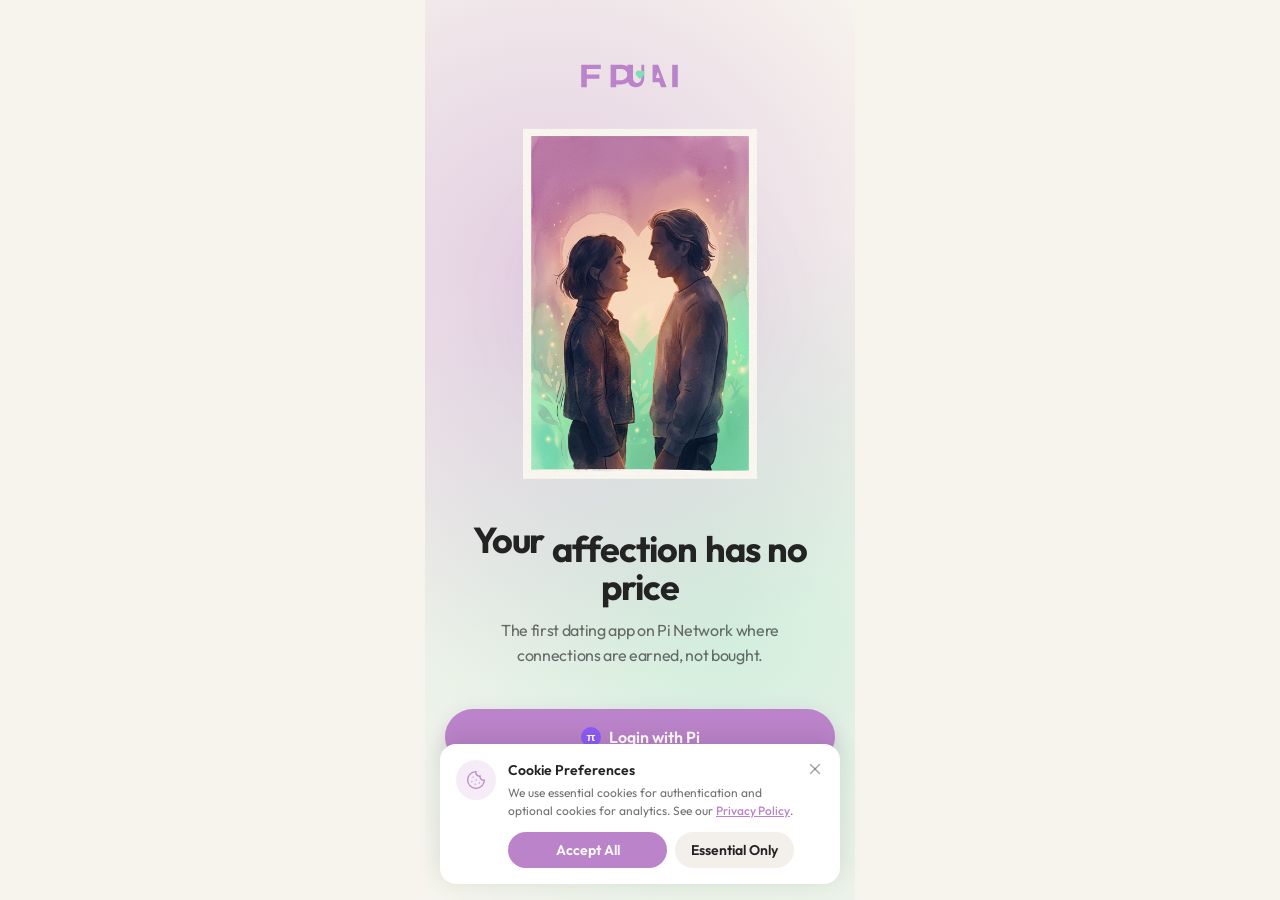
==== index.html @ 89ef03f2 "fix: backend warm-up ping on Welcome load + returning user auto-redirect Co-Authored-By: Claude Sonn" ====
<!DOCTYPE html>
<html lang="en">
<head>
  <meta charset="UTF-8" />
  <meta name="viewport" content="width=device-width, initial-scale=1.0, maximum-scale=1.0, user-scalable=no">
  <meta name="description" content="Equal — The first dating app on Pi Network. Your affection has no price.">
  <meta name="theme-color" content="#BB83C9">
  <title>Equal - Dating on Pi Network</title>
  <link rel="manifest" href="./manifest.json">
  <link rel="apple-touch-icon" href="./apple-touch-icon.png">
  <link href="https://fonts.googleapis.com/css2?family=Outfit:wght@400;500;600;700&display=swap" rel="stylesheet">
  <script src="https://sdk.minepi.com/pi-sdk.js"></script>
  <script type="module" crossorigin src="./assets/index-Cpblaclc.js"></script>
  <link rel="modulepreload" crossorigin href="./assets/vendor-Cgt5Vt7h.js">
  <link rel="modulepreload" crossorigin href="./assets/ui-o7NDKXPU.js">
  <link rel="modulepreload" crossorigin href="./assets/i18n-C26jH6Mh.js">
  <link rel="stylesheet" crossorigin href="./assets/index-re_MmMt7.css">
</head>
<body>
  <div id="root"></div>
</body>
</html>
---- assets/index-re_MmMt7.css ----
*,:before,:after{--tw-border-spacing-x: 0;--tw-border-spacing-y: 0;--tw-translate-x: 0;--tw-translate-y: 0;--tw-rotate: 0;--tw-skew-x: 0;--tw-skew-y: 0;--tw-scale-x: 1;--tw-scale-y: 1;--tw-pan-x: ;--tw-pan-y: ;--tw-pinch-zoom: ;--tw-scroll-snap-strictness: proximity;--tw-gradient-from-position: ;--tw-gradient-via-position: ;--tw-gradient-to-position: ;--tw-ordinal: ;--tw-slashed-zero: ;--tw-numeric-figure: ;--tw-numeric-spacing: ;--tw-numeric-fraction: ;--tw-ring-inset: ;--tw-ring-offset-width: 0px;--tw-ring-offset-color: #fff;--tw-ring-color: rgb(59 130 246 / .5);--tw-ring-offset-shadow: 0 0 #0000;--tw-ring-shadow: 0 0 #0000;--tw-shadow: 0 0 #0000;--tw-shadow-colored: 0 0 #0000;--tw-blur: ;--tw-brightness: ;--tw-contrast: ;--tw-grayscale: ;--tw-hue-rotate: ;--tw-invert: ;--tw-saturate: ;--tw-sepia: ;--tw-drop-shadow: ;--tw-backdrop-blur: ;--tw-backdrop-brightness: ;--tw-backdrop-contrast: ;--tw-backdrop-grayscale: ;--tw-backdrop-hue-rotate: ;--tw-backdrop-invert: ;--tw-backdrop-opacity: ;--tw-backdrop-saturate: ;--tw-backdrop-sepia: ;--tw-contain-size: ;--tw-contain-layout: ;--tw-contain-paint: ;--tw-contain-style: }::backdrop{--tw-border-spacing-x: 0;--tw-border-spacing-y: 0;--tw-translate-x: 0;--tw-translate-y: 0;--tw-rotate: 0;--tw-skew-x: 0;--tw-skew-y: 0;--tw-scale-x: 1;--tw-scale-y: 1;--tw-pan-x: ;--tw-pan-y: ;--tw-pinch-zoom: ;--tw-scroll-snap-strictness: proximity;--tw-gradient-from-position: ;--tw-gradient-via-position: ;--tw-gradient-to-position: ;--tw-ordinal: ;--tw-slashed-zero: ;--tw-numeric-figure: ;--tw-numeric-spacing: ;--tw-numeric-fraction: ;--tw-ring-inset: ;--tw-ring-offset-width: 0px;--tw-ring-offset-color: #fff;--tw-ring-color: rgb(59 130 246 / .5);--tw-ring-offset-shadow: 0 0 #0000;--tw-ring-shadow: 0 0 #0000;--tw-shadow: 0 0 #0000;--tw-shadow-colored: 0 0 #0000;--tw-blur: ;--tw-brightness: ;--tw-contrast: ;--tw-grayscale: ;--tw-hue-rotate: ;--tw-invert: ;--tw-saturate: ;--tw-sepia: ;--tw-drop-shadow: ;--tw-backdrop-blur: ;--tw-backdrop-brightness: ;--tw-backdrop-contrast: ;--tw-backdrop-grayscale: ;--tw-backdrop-hue-rotate: ;--tw-backdrop-invert: ;--tw-backdrop-opacity: ;--tw-backdrop-saturate: ;--tw-backdrop-sepia: ;--tw-contain-size: ;--tw-contain-layout: ;--tw-contain-paint: ;--tw-contain-style: }*,:before,:after{box-sizing:border-box;border-width:0;border-style:solid;border-color:#e5e7eb}:before,:after{--tw-content: ""}html,:host{line-height:1.5;-webkit-text-size-adjust:100%;-moz-tab-size:4;-o-tab-size:4;tab-size:4;font-family:ui-sans-serif,system-ui,sans-serif,"Apple Color Emoji","Segoe UI Emoji",Segoe UI Symbol,"Noto Color Emoji";font-feature-settings:normal;font-variation-settings:normal;-webkit-tap-highlight-color:transparent}body{margin:0;line-height:inherit}hr{height:0;color:inherit;border-top-width:1px}abbr:where([title]){-webkit-text-decoration:underline dotted;text-decoration:underline dotted}h1,h2,h3,h4,h5,h6{font-size:inherit;font-weight:inherit}a{color:inherit;text-decoration:inherit}b,strong{font-weight:bolder}code,kbd,samp,pre{font-family:JetBrains Mono,ui-monospace,monospace;font-feature-settings:normal;font-variation-settings:normal;font-size:1em}small{font-size:80%}sub,sup{font-size:75%;line-height:0;position:relative;vertical-align:baseline}sub{bottom:-.25em}sup{top:-.5em}table{text-indent:0;border-color:inherit;border-collapse:collapse}button,input,optgroup,select,textarea{font-family:inherit;font-feature-settings:inherit;font-variation-settings:inherit;font-size:100%;font-weight:inherit;line-height:inherit;letter-spacing:inherit;color:inherit;margin:0;padding:0}button,select{text-transform:none}button,input:where([type=button]),input:where([type=reset]),input:where([type=submit]){-webkit-appearance:button;background-color:transparent;background-image:none}:-moz-focusring{outline:auto}:-moz-ui-invalid{box-shadow:none}progress{vertical-align:baseline}::-webkit-inner-spin-button,::-webkit-outer-spin-button{height:auto}[type=search]{-webkit-appearance:textfield;outline-offset:-2px}::-webkit-search-decoration{-webkit-appearance:none}::-webkit-file-upload-button{-webkit-appearance:button;font:inherit}summary{display:list-item}blockquote,dl,dd,h1,h2,h3,h4,h5,h6,hr,figure,p,pre{margin:0}fieldset{margin:0;padding:0}legend{padding:0}ol,ul,menu{list-style:none;margin:0;padding:0}dialog{padding:0}textarea{resize:vertical}input::-moz-placeholder,textarea::-moz-placeholder{opacity:1;color:#9ca3af}input::placeholder,textarea::placeholder{opacity:1;color:#9ca3af}button,[role=button]{cursor:pointer}:disabled{cursor:default}img,svg,video,canvas,audio,iframe,embed,object{display:block;vertical-align:middle}img,video{max-width:100%;height:auto}[hidden]:where(:not([hidden=until-found])){display:none}:root{--background: 40 23% 95%;--foreground: 0 0% 14%;--card: 0 0% 100%;--card-foreground: 0 0% 14%;--popover: 0 0% 100%;--popover-foreground: 0 0% 14%;--primary: 288 36% 65%;--primary-foreground: 0 0% 100%;--secondary: 155 62% 69%;--secondary-foreground: 0 0% 14%;--muted: 37 18% 88%;--muted-foreground: 0 0% 14%;--accent: 288 36% 65%;--accent-foreground: 0 0% 100%;--destructive: 0 72% 66%;--destructive-foreground: 0 0% 100%;--border: 37 18% 88%;--input: 37 18% 88%;--ring: 288 36% 65%;--radius: .625rem;--sidebar-background: 40 23% 95%;--sidebar-foreground: 0 0% 14%;--sidebar-primary: 288 36% 65%;--sidebar-primary-foreground: 0 0% 100%;--sidebar-accent: 37 18% 88%;--sidebar-accent-foreground: 0 0% 14%;--sidebar-border: 37 18% 88%;--sidebar-ring: 288 36% 65%;--mauve: #BB83C9;--mauve-light: #D4A8DE;--mauve-dark: #9A63A8;--emerald: #7DE0B3;--emerald-light: #A8EBCC;--emerald-dark: #5BC492;--charcoal: #232323;--charcoal-light: #3A3A3A;--linen: #F7F4EE;--linen-dark: #E8E2D8;--error: #E86A6A;--warning: #F0B84A;--sky: #7BC4E8}.dark{--background: 240 25% 14%;--foreground: 0 0% 88%;--card: 222 41% 17%;--card-foreground: 0 0% 88%;--popover: 222 41% 17%;--popover-foreground: 0 0% 88%;--primary: 288 36% 65%;--primary-foreground: 0 0% 100%;--secondary: 155 62% 69%;--secondary-foreground: 0 0% 14%;--muted: 240 15% 22%;--muted-foreground: 0 0% 88%;--accent: 288 36% 65%;--accent-foreground: 0 0% 100%;--destructive: 0 72% 66%;--destructive-foreground: 0 0% 100%;--border: 240 15% 22%;--input: 240 15% 22%;--ring: 288 36% 65%;--sidebar-background: 240 25% 14%;--sidebar-foreground: 0 0% 88%;--sidebar-primary: 288 36% 65%;--sidebar-primary-foreground: 0 0% 100%;--sidebar-accent: 240 15% 22%;--sidebar-accent-foreground: 0 0% 88%;--sidebar-border: 240 15% 22%;--sidebar-ring: 288 36% 65%;--mauve: #BB83C9;--mauve-light: #D4A8DE;--mauve-dark: #9A63A8;--emerald: #7DE0B3;--emerald-light: #A8EBCC;--emerald-dark: #5BC492;--charcoal: #E0E0E0;--charcoal-light: #A0A0B0;--linen: #1a1a2e;--linen-dark: #16213e;--error: #E86A6A;--warning: #F0B84A;--sky: #7BC4E8}*{border-color:hsl(var(--border));-ms-overflow-style:none;scrollbar-width:none}*::-webkit-scrollbar{display:none}html{-webkit-tap-highlight-color:transparent;text-rendering:optimizeLegibility;-webkit-font-smoothing:antialiased;-moz-osx-font-smoothing:grayscale}body{font-family:Outfit,system-ui,sans-serif;background-color:var(--linen);color:var(--charcoal);overscroll-behavior-y:none;touch-action:manipulation}.container{width:100%}@media(min-width:640px){.container{max-width:640px}}@media(min-width:768px){.container{max-width:768px}}@media(min-width:1024px){.container{max-width:1024px}}@media(min-width:1280px){.container{max-width:1280px}}@media(min-width:1536px){.container{max-width:1536px}}.sr-only{position:absolute;width:1px;height:1px;padding:0;margin:-1px;overflow:hidden;clip:rect(0,0,0,0);white-space:nowrap;border-width:0}.pointer-events-none{pointer-events:none}.pointer-events-auto{pointer-events:auto}.visible{visibility:visible}.invisible{visibility:hidden}.static{position:static}.fixed{position:fixed}.absolute{position:absolute}.relative{position:relative}.sticky{position:sticky}.inset-0{inset:0}.inset-x-0{left:0;right:0}.inset-y-0{top:0;bottom:0}.-bottom-0\.5{bottom:-.125rem}.-bottom-12{bottom:-3rem}.-bottom-8{bottom:-2rem}.-left-12{left:-3rem}.-left-8{left:-2rem}.-right-0\.5{right:-.125rem}.-right-1{right:-.25rem}.-right-12{right:-3rem}.-right-2{right:-.5rem}.-right-3{right:-.75rem}.-right-5{right:-1.25rem}.-right-6{right:-1.5rem}.-top-0\.5{top:-.125rem}.-top-1{top:-.25rem}.-top-1\.5{top:-.375rem}.-top-12{top:-3rem}.-top-2{top:-.5rem}.-top-5{top:-1.25rem}.bottom-0{bottom:0}.bottom-0\.5{bottom:.125rem}.bottom-20{bottom:5rem}.bottom-3{bottom:.75rem}.bottom-4{bottom:1rem}.left-0{left:0}.left-1\/2{left:50%}.left-2{left:.5rem}.left-3{left:.75rem}.left-4{left:1rem}.left-6{left:1.5rem}.left-\[50\%\]{left:50%}.right-0{right:0}.right-0\.5{right:.125rem}.right-1{right:.25rem}.right-2{right:.5rem}.right-20{right:5rem}.right-3{right:.75rem}.right-4{right:1rem}.right-5{right:1.25rem}.right-6{right:1.5rem}.top-0{top:0}.top-0\.5{top:.125rem}.top-1\.5{top:.375rem}.top-1\/2{top:50%}.top-12{top:3rem}.top-14{top:3.5rem}.top-16{top:4rem}.top-2{top:.5rem}.top-3{top:.75rem}.top-3\.5{top:.875rem}.top-4{top:1rem}.top-6{top:1.5rem}.top-\[1px\]{top:1px}.top-\[50\%\]{top:50%}.top-\[60\%\]{top:60%}.top-full{top:100%}.isolate{isolation:isolate}.z-0{z-index:0}.z-10{z-index:10}.z-20{z-index:20}.z-30{z-index:30}.z-40{z-index:40}.z-50{z-index:50}.z-\[1\]{z-index:1}.z-\[200\]{z-index:200}.z-\[201\]{z-index:201}.z-\[300\]{z-index:300}.z-\[60\]{z-index:60}.order-first{order:-9999}.order-last{order:9999}.col-start-2{grid-column-start:2}.row-span-2{grid-row:span 2 / span 2}.row-start-1{grid-row-start:1}.\!m-0{margin:0!important}.-mx-1{margin-left:-.25rem;margin-right:-.25rem}.-mx-5{margin-left:-1.25rem;margin-right:-1.25rem}.-my-2{margin-top:-.5rem;margin-bottom:-.5rem}.mx-0{margin-left:0;margin-right:0}.mx-2{margin-left:.5rem;margin-right:.5rem}.mx-3\.5{margin-left:.875rem;margin-right:.875rem}.mx-5{margin-left:1.25rem;margin-right:1.25rem}.mx-auto{margin-left:auto;margin-right:auto}.my-0{margin-top:0;margin-bottom:0}.my-0\.5{margin-top:.125rem;margin-bottom:.125rem}.my-1{margin-top:.25rem;margin-bottom:.25rem}.my-3{margin-top:.75rem;margin-bottom:.75rem}.my-4{margin-top:1rem;margin-bottom:1rem}.my-5{margin-top:1.25rem;margin-bottom:1.25rem}.-ml-4{margin-left:-1rem}.-mr-4{margin-right:-1rem}.-mt-4{margin-top:-1rem}.-mt-5{margin-top:-1.25rem}.mb-0\.5{margin-bottom:.125rem}.mb-1{margin-bottom:.25rem}.mb-1\.5{margin-bottom:.375rem}.mb-10{margin-bottom:2.5rem}.mb-2{margin-bottom:.5rem}.mb-3{margin-bottom:.75rem}.mb-4{margin-bottom:1rem}.mb-5{margin-bottom:1.25rem}.mb-6{margin-bottom:1.5rem}.mb-8{margin-bottom:2rem}.ml-0\.5{margin-left:.125rem}.ml-1{margin-left:.25rem}.ml-2{margin-left:.5rem}.ml-3{margin-left:.75rem}.ml-4{margin-left:1rem}.ml-auto{margin-left:auto}.mr-1{margin-right:.25rem}.mr-2{margin-right:.5rem}.mt-0\.5{margin-top:.125rem}.mt-1{margin-top:.25rem}.mt-1\.5{margin-top:.375rem}.mt-10{margin-top:2.5rem}.mt-2{margin-top:.5rem}.mt-3{margin-top:.75rem}.mt-4{margin-top:1rem}.mt-5{margin-top:1.25rem}.mt-6{margin-top:1.5rem}.mt-8{margin-top:2rem}.mt-auto{margin-top:auto}.line-clamp-1{overflow:hidden;display:-webkit-box;-webkit-box-orient:vertical;-webkit-line-clamp:1}.line-clamp-2{overflow:hidden;display:-webkit-box;-webkit-box-orient:vertical;-webkit-line-clamp:2}.block{display:block}.inline-block{display:inline-block}.inline{display:inline}.flex{display:flex}.inline-flex{display:inline-flex}.table{display:table}.table-caption{display:table-caption}.table-cell{display:table-cell}.table-row{display:table-row}.grid{display:grid}.hidden{display:none}.aspect-square{aspect-ratio:1 / 1}.aspect-video{aspect-ratio:16 / 9}.size-10{width:2.5rem;height:2.5rem}.size-2{width:.5rem;height:.5rem}.size-2\.5{width:.625rem;height:.625rem}.size-3{width:.75rem;height:.75rem}.size-3\.5{width:.875rem;height:.875rem}.size-4{width:1rem;height:1rem}.size-6{width:1.5rem;height:1.5rem}.size-7{width:1.75rem;height:1.75rem}.size-8{width:2rem;height:2rem}.size-9{width:2.25rem;height:2.25rem}.size-auto{width:auto;height:auto}.size-full{width:100%;height:100%}.h-0\.5{height:.125rem}.h-1{height:.25rem}.h-1\.5{height:.375rem}.h-10{height:2.5rem}.h-11{height:2.75rem}.h-12{height:3rem}.h-14{height:3.5rem}.h-16{height:4rem}.h-2{height:.5rem}.h-2\.5{height:.625rem}.h-20{height:5rem}.h-24{height:6rem}.h-3\.5{height:.875rem}.h-32{height:8rem}.h-4{height:1rem}.h-40{height:10rem}.h-48{height:12rem}.h-5{height:1.25rem}.h-6{height:1.5rem}.h-7{height:1.75rem}.h-8{height:2rem}.h-9{height:2.25rem}.h-\[1\.15rem\]{height:1.15rem}.h-\[100px\]{height:100px}.h-\[120px\]{height:120px}.h-\[18px\]{height:18px}.h-\[200px\]{height:200px}.h-\[52px\]{height:52px}.h-\[60px\]{height:60px}.h-\[72px\]{height:72px}.h-\[calc\(100\%-1px\)\]{height:calc(100% - 1px)}.h-\[var\(--radix-navigation-menu-viewport-height\)\]{height:var(--radix-navigation-menu-viewport-height)}.h-\[var\(--radix-select-trigger-height\)\]{height:var(--radix-select-trigger-height)}.h-auto{height:auto}.h-full{height:100%}.h-px{height:1px}.h-svh{height:100svh}.max-h-80{max-height:20rem}.max-h-\[300px\]{max-height:300px}.max-h-\[80vh\]{max-height:80vh}.max-h-\[90vh\]{max-height:90vh}.max-h-full{max-height:100%}.min-h-0{min-height:0px}.min-h-16{min-height:4rem}.min-h-4{min-height:1rem}.min-h-\[100dvh\]{min-height:100dvh}.min-h-\[120px\]{min-height:120px}.min-h-\[24px\]{min-height:24px}.min-h-screen{min-height:100vh}.min-h-svh{min-height:100svh}.w-0{width:0px}.w-1{width:.25rem}.w-1\.5{width:.375rem}.w-10{width:2.5rem}.w-11{width:2.75rem}.w-12{width:3rem}.w-14{width:3.5rem}.w-16{width:4rem}.w-2{width:.5rem}.w-2\.5{width:.625rem}.w-20{width:5rem}.w-24{width:6rem}.w-3{width:.75rem}.w-3\.5{width:.875rem}.w-3\/4{width:75%}.w-32{width:8rem}.w-4{width:1rem}.w-40{width:10rem}.w-48{width:12rem}.w-5{width:1.25rem}.w-6{width:1.5rem}.w-64{width:16rem}.w-7{width:1.75rem}.w-72{width:18rem}.w-8{width:2rem}.w-80{width:20rem}.w-9{width:2.25rem}.w-\[100px\]{width:100px}.w-\[140px\]{width:140px}.w-\[150px\]{width:150px}.w-\[200px\]{width:200px}.w-\[2px\]{width:2px}.w-\[45\%\]{width:45%}.w-\[50\%\]{width:50%}.w-\[60\%\]{width:60%}.w-\[60px\]{width:60px}.w-\[70\%\]{width:70%}.w-\[72px\]{width:72px}.w-\[80px\]{width:80px}.w-\[calc\(100\%-40px\)\]{width:calc(100% - 40px)}.w-auto{width:auto}.w-fit{width:-moz-fit-content;width:fit-content}.w-full{width:100%}.w-max{width:-moz-max-content;width:max-content}.w-px{width:1px}.min-w-0{min-width:0px}.min-w-10{min-width:2.5rem}.min-w-5{min-width:1.25rem}.min-w-8{min-width:2rem}.min-w-9{min-width:2.25rem}.min-w-\[12rem\]{min-width:12rem}.min-w-\[18px\]{min-width:18px}.min-w-\[20px\]{min-width:20px}.min-w-\[8rem\]{min-width:8rem}.min-w-\[var\(--radix-select-trigger-width\)\]{min-width:var(--radix-select-trigger-width)}.max-w-\[240px\]{max-width:240px}.max-w-\[260px\]{max-width:260px}.max-w-\[280px\]{max-width:280px}.max-w-\[300px\]{max-width:300px}.max-w-\[320px\]{max-width:320px}.max-w-\[340px\]{max-width:340px}.max-w-\[360px\]{max-width:360px}.max-w-\[400px\]{max-width:400px}.max-w-\[430px\]{max-width:430px}.max-w-\[75\%\]{max-width:75%}.max-w-\[calc\(100\%-2rem\)\]{max-width:calc(100% - 2rem)}.max-w-full{max-width:100%}.max-w-max{max-width:-moz-max-content;max-width:max-content}.max-w-sm{max-width:24rem}.flex-1{flex:1 1 0%}.flex-\[2\]{flex:2}.flex-shrink-0,.shrink-0{flex-shrink:0}.grow{flex-grow:1}.grow-0{flex-grow:0}.basis-full{flex-basis:100%}.caption-bottom{caption-side:bottom}.border-collapse{border-collapse:collapse}.-translate-x-1\/2{--tw-translate-x: -50%;transform:translate(var(--tw-translate-x),var(--tw-translate-y)) rotate(var(--tw-rotate)) skew(var(--tw-skew-x)) skewY(var(--tw-skew-y)) scaleX(var(--tw-scale-x)) scaleY(var(--tw-scale-y))}.-translate-x-px{--tw-translate-x: -1px;transform:translate(var(--tw-translate-x),var(--tw-translate-y)) rotate(var(--tw-rotate)) skew(var(--tw-skew-x)) skewY(var(--tw-skew-y)) scaleX(var(--tw-scale-x)) scaleY(var(--tw-scale-y))}.-translate-y-1\/2{--tw-translate-y: -50%;transform:translate(var(--tw-translate-x),var(--tw-translate-y)) rotate(var(--tw-rotate)) skew(var(--tw-skew-x)) skewY(var(--tw-skew-y)) scaleX(var(--tw-scale-x)) scaleY(var(--tw-scale-y))}.translate-x-\[-50\%\]{--tw-translate-x: -50%;transform:translate(var(--tw-translate-x),var(--tw-translate-y)) rotate(var(--tw-rotate)) skew(var(--tw-skew-x)) skewY(var(--tw-skew-y)) scaleX(var(--tw-scale-x)) scaleY(var(--tw-scale-y))}.translate-x-px{--tw-translate-x: 1px;transform:translate(var(--tw-translate-x),var(--tw-translate-y)) rotate(var(--tw-rotate)) skew(var(--tw-skew-x)) skewY(var(--tw-skew-y)) scaleX(var(--tw-scale-x)) scaleY(var(--tw-scale-y))}.translate-y-0\.5{--tw-translate-y: .125rem;transform:translate(var(--tw-translate-x),var(--tw-translate-y)) rotate(var(--tw-rotate)) skew(var(--tw-skew-x)) skewY(var(--tw-skew-y)) scaleX(var(--tw-scale-x)) scaleY(var(--tw-scale-y))}.translate-y-\[-50\%\]{--tw-translate-y: -50%;transform:translate(var(--tw-translate-x),var(--tw-translate-y)) rotate(var(--tw-rotate)) skew(var(--tw-skew-x)) skewY(var(--tw-skew-y)) scaleX(var(--tw-scale-x)) scaleY(var(--tw-scale-y))}.translate-y-\[calc\(-50\%_-_2px\)\]{--tw-translate-y: calc(-50% - 2px) ;transform:translate(var(--tw-translate-x),var(--tw-translate-y)) rotate(var(--tw-rotate)) skew(var(--tw-skew-x)) skewY(var(--tw-skew-y)) scaleX(var(--tw-scale-x)) scaleY(var(--tw-scale-y))}.-rotate-90{--tw-rotate: -90deg;transform:translate(var(--tw-translate-x),var(--tw-translate-y)) rotate(var(--tw-rotate)) skew(var(--tw-skew-x)) skewY(var(--tw-skew-y)) scaleX(var(--tw-scale-x)) scaleY(var(--tw-scale-y))}.rotate-45{--tw-rotate: 45deg;transform:translate(var(--tw-translate-x),var(--tw-translate-y)) rotate(var(--tw-rotate)) skew(var(--tw-skew-x)) skewY(var(--tw-skew-y)) scaleX(var(--tw-scale-x)) scaleY(var(--tw-scale-y))}.rotate-90{--tw-rotate: 90deg;transform:translate(var(--tw-translate-x),var(--tw-translate-y)) rotate(var(--tw-rotate)) skew(var(--tw-skew-x)) skewY(var(--tw-skew-y)) scaleX(var(--tw-scale-x)) scaleY(var(--tw-scale-y))}.transform{transform:translate(var(--tw-translate-x),var(--tw-translate-y)) rotate(var(--tw-rotate)) skew(var(--tw-skew-x)) skewY(var(--tw-skew-y)) scaleX(var(--tw-scale-x)) scaleY(var(--tw-scale-y))}@keyframes caret-blink{0%,70%,to{opacity:1}20%,50%{opacity:0}}.animate-caret-blink{animation:caret-blink 1.25s ease-out infinite}@keyframes float{0%,to{transform:translateY(0)}50%{transform:translateY(-6px)}}.animate-float{animation:float 4s ease-in-out infinite}@keyframes logo-breathe{0%,to{transform:scale(1)}50%{transform:scale(1.03)}}.animate-logo-breathe{animation:logo-breathe 3s ease-in-out infinite}@keyframes pulse{50%{opacity:.5}}.animate-pulse{animation:pulse 2s cubic-bezier(.4,0,.6,1) infinite}@keyframes spin{to{transform:rotate(360deg)}}.animate-spin{animation:spin 1s linear infinite}.cursor-default{cursor:default}.cursor-pointer{cursor:pointer}.cursor-text{cursor:text}.touch-none{touch-action:none}.select-none{-webkit-user-select:none;-moz-user-select:none;user-select:none}.resize-none{resize:none}.resize{resize:both}.snap-x{scroll-snap-type:x var(--tw-scroll-snap-strictness)}.snap-mandatory{--tw-scroll-snap-strictness: mandatory}.snap-start{scroll-snap-align:start}.scroll-my-1{scroll-margin-top:.25rem;scroll-margin-bottom:.25rem}.scroll-py-1{scroll-padding-top:.25rem;scroll-padding-bottom:.25rem}.list-disc{list-style-type:disc}.list-none{list-style-type:none}.appearance-none{-webkit-appearance:none;-moz-appearance:none;appearance:none}.auto-rows-min{grid-auto-rows:min-content}.grid-cols-2{grid-template-columns:repeat(2,minmax(0,1fr))}.grid-cols-3{grid-template-columns:repeat(3,minmax(0,1fr))}.grid-cols-5{grid-template-columns:repeat(5,minmax(0,1fr))}.grid-cols-\[0_1fr\]{grid-template-columns:0 1fr}.grid-rows-\[auto_auto\]{grid-template-rows:auto auto}.flex-row{flex-direction:row}.flex-row-reverse{flex-direction:row-reverse}.flex-col{flex-direction:column}.flex-col-reverse{flex-direction:column-reverse}.flex-wrap{flex-wrap:wrap}.place-content-center{place-content:center}.items-start{align-items:flex-start}.items-end{align-items:flex-end}.items-center{align-items:center}.items-stretch{align-items:stretch}.justify-start{justify-content:flex-start}.justify-end{justify-content:flex-end}.justify-center{justify-content:center}.justify-between{justify-content:space-between}.justify-around{justify-content:space-around}.justify-items-start{justify-items:start}.gap-0{gap:0px}.gap-0\.5{gap:.125rem}.gap-1{gap:.25rem}.gap-1\.5{gap:.375rem}.gap-2{gap:.5rem}.gap-2\.5{gap:.625rem}.gap-3{gap:.75rem}.gap-4{gap:1rem}.gap-5{gap:1.25rem}.gap-6{gap:1.5rem}.gap-7{gap:1.75rem}.gap-\[--spacing\(var\(--gap\)\)\]{gap:var(--spacing(var(--gap)))}.gap-\[2px\]{gap:2px}.gap-x-2{-moz-column-gap:.5rem;column-gap:.5rem}.gap-y-0{row-gap:0px}.gap-y-0\.5{row-gap:.125rem}.-space-x-2>:not([hidden])~:not([hidden]){--tw-space-x-reverse: 0;margin-right:calc(-.5rem * var(--tw-space-x-reverse));margin-left:calc(-.5rem * calc(1 - var(--tw-space-x-reverse)))}.-space-x-2\.5>:not([hidden])~:not([hidden]){--tw-space-x-reverse: 0;margin-right:calc(-.625rem * var(--tw-space-x-reverse));margin-left:calc(-.625rem * calc(1 - var(--tw-space-x-reverse)))}.space-y-1>:not([hidden])~:not([hidden]){--tw-space-y-reverse: 0;margin-top:calc(.25rem * calc(1 - var(--tw-space-y-reverse)));margin-bottom:calc(.25rem * var(--tw-space-y-reverse))}.space-y-2>:not([hidden])~:not([hidden]){--tw-space-y-reverse: 0;margin-top:calc(.5rem * calc(1 - var(--tw-space-y-reverse)));margin-bottom:calc(.5rem * var(--tw-space-y-reverse))}.space-y-3>:not([hidden])~:not([hidden]){--tw-space-y-reverse: 0;margin-top:calc(.75rem * calc(1 - var(--tw-space-y-reverse)));margin-bottom:calc(.75rem * var(--tw-space-y-reverse))}.space-y-4>:not([hidden])~:not([hidden]){--tw-space-y-reverse: 0;margin-top:calc(1rem * calc(1 - var(--tw-space-y-reverse)));margin-bottom:calc(1rem * var(--tw-space-y-reverse))}.space-y-5>:not([hidden])~:not([hidden]){--tw-space-y-reverse: 0;margin-top:calc(1.25rem * calc(1 - var(--tw-space-y-reverse)));margin-bottom:calc(1.25rem * var(--tw-space-y-reverse))}.space-y-6>:not([hidden])~:not([hidden]){--tw-space-y-reverse: 0;margin-top:calc(1.5rem * calc(1 - var(--tw-space-y-reverse)));margin-bottom:calc(1.5rem * var(--tw-space-y-reverse))}.space-y-8>:not([hidden])~:not([hidden]){--tw-space-y-reverse: 0;margin-top:calc(2rem * calc(1 - var(--tw-space-y-reverse)));margin-bottom:calc(2rem * var(--tw-space-y-reverse))}.self-start{align-self:flex-start}.self-stretch{align-self:stretch}.justify-self-end{justify-self:end}.overflow-auto{overflow:auto}.overflow-hidden{overflow:hidden}.overflow-x-auto{overflow-x:auto}.overflow-y-auto{overflow-y:auto}.overflow-x-hidden{overflow-x:hidden}.truncate{overflow:hidden;text-overflow:ellipsis;white-space:nowrap}.whitespace-nowrap{white-space:nowrap}.whitespace-pre-wrap{white-space:pre-wrap}.text-balance{text-wrap:balance}.break-words{overflow-wrap:break-word}.break-all{word-break:break-all}.rounded{border-radius:.25rem}.rounded-2xl{border-radius:1rem}.rounded-3xl{border-radius:1.5rem}.rounded-\[10px\]{border-radius:10px}.rounded-\[12px\]{border-radius:12px}.rounded-\[16px\]{border-radius:16px}.rounded-\[18px\]{border-radius:18px}.rounded-\[20px\]{border-radius:20px}.rounded-\[24px\]{border-radius:24px}.rounded-\[2px\]{border-radius:2px}.rounded-\[4px\]{border-radius:4px}.rounded-\[calc\(var\(--radius\)-5px\)\]{border-radius:calc(var(--radius) - 5px)}.rounded-\[inherit\]{border-radius:inherit}.rounded-full{border-radius:9999px}.rounded-lg{border-radius:var(--radius)}.rounded-md{border-radius:calc(var(--radius) - 2px)}.rounded-none{border-radius:0}.rounded-sm{border-radius:calc(var(--radius) - 4px)}.rounded-xl{border-radius:calc(var(--radius) + 4px)}.rounded-xs{border-radius:calc(var(--radius) - 6px)}.rounded-b-none{border-bottom-right-radius:0;border-bottom-left-radius:0}.rounded-l-md{border-top-left-radius:calc(var(--radius) - 2px);border-bottom-left-radius:calc(var(--radius) - 2px)}.rounded-r-md{border-top-right-radius:calc(var(--radius) - 2px);border-bottom-right-radius:calc(var(--radius) - 2px)}.rounded-t-3xl{border-top-left-radius:1.5rem;border-top-right-radius:1.5rem}.rounded-t-\[24px\]{border-top-left-radius:24px;border-top-right-radius:24px}.rounded-tl-sm{border-top-left-radius:calc(var(--radius) - 4px)}.border{border-width:1px}.border-0{border-width:0px}.border-2{border-width:2px}.border-4{border-width:4px}.border-\[1\.5px\]{border-width:1.5px}.border-\[3px\]{border-width:3px}.border-y{border-top-width:1px;border-bottom-width:1px}.border-b{border-bottom-width:1px}.border-l{border-left-width:1px}.border-r{border-right-width:1px}.border-t{border-top-width:1px}.border-dashed{border-style:dashed}.border-\[\#232323\]{--tw-border-opacity: 1;border-color:rgb(35 35 35 / var(--tw-border-opacity, 1))}.border-\[\#7DE0B3\]{--tw-border-opacity: 1;border-color:rgb(125 224 179 / var(--tw-border-opacity, 1))}.border-\[\#BB83C9\]{--tw-border-opacity: 1;border-color:rgb(187 131 201 / var(--tw-border-opacity, 1))}.border-\[\#E86A6A\]{--tw-border-opacity: 1;border-color:rgb(232 106 106 / var(--tw-border-opacity, 1))}.border-\[\#E8E2D8\]{--tw-border-opacity: 1;border-color:rgb(232 226 216 / var(--tw-border-opacity, 1))}.border-\[\#F0B84A40\]{border-color:#f0b84a40}.border-\[rgba\(232\,106\,106\,0\.3\)\]{border-color:#e86a6a4d}.border-\[rgba\(35\,35\,35\,0\.1\)\]{border-color:#2323231a}.border-border{border-color:hsl(var(--border))}.border-border\/50{border-color:hsl(var(--border) / .5)}.border-input{border-color:hsl(var(--input))}.border-primary{border-color:hsl(var(--primary))}.border-sidebar-border{border-color:hsl(var(--sidebar-border))}.border-transparent{border-color:transparent}.border-white{--tw-border-opacity: 1;border-color:rgb(255 255 255 / var(--tw-border-opacity, 1))}.border-white\/30{border-color:#ffffff4d}.border-l-transparent{border-left-color:transparent}.border-t-transparent{border-top-color:transparent}.bg-\[\#232323\]{--tw-bg-opacity: 1;background-color:rgb(35 35 35 / var(--tw-bg-opacity, 1))}.bg-\[\#7DE0B3\]{--tw-bg-opacity: 1;background-color:rgb(125 224 179 / var(--tw-bg-opacity, 1))}.bg-\[\#BB83C9\]{--tw-bg-opacity: 1;background-color:rgb(187 131 201 / var(--tw-bg-opacity, 1))}.bg-\[\#BB83C9\]\/10{background-color:#bb83c91a}.bg-\[\#E86A6A\]{--tw-bg-opacity: 1;background-color:rgb(232 106 106 / var(--tw-bg-opacity, 1))}.bg-\[\#E8E2D8\]{--tw-bg-opacity: 1;background-color:rgb(232 226 216 / var(--tw-bg-opacity, 1))}.bg-\[\#F0B84A15\]{background-color:#f0b84a15}.bg-\[\#F0B84A\]{--tw-bg-opacity: 1;background-color:rgb(240 184 74 / var(--tw-bg-opacity, 1))}.bg-\[rgba\(125\,224\,179\,0\.15\)\]{background-color:#7de0b326}.bg-\[rgba\(232\,106\,106\,0\.15\)\]{background-color:#e86a6a26}.bg-\[rgba\(232\,226\,216\,0\.4\)\]{background-color:#e8e2d866}.bg-\[rgba\(240\,184\,74\,0\.15\)\]{background-color:#f0b84a26}.bg-\[rgba\(255\,255\,255\,0\.72\)\]{background-color:#ffffffb8}.bg-accent{background-color:hsl(var(--accent))}.bg-background{background-color:hsl(var(--background))}.bg-black\/50{background-color:#00000080}.bg-border{background-color:hsl(var(--border))}.bg-card{background-color:hsl(var(--card))}.bg-destructive{--tw-bg-opacity: 1;background-color:hsl(var(--destructive) / var(--tw-bg-opacity, 1))}.bg-foreground{background-color:hsl(var(--foreground))}.bg-input{background-color:hsl(var(--input))}.bg-muted{background-color:hsl(var(--muted))}.bg-muted\/50{background-color:hsl(var(--muted) / .5)}.bg-popover{background-color:hsl(var(--popover))}.bg-primary{background-color:hsl(var(--primary))}.bg-primary\/20{background-color:hsl(var(--primary) / .2)}.bg-secondary{background-color:hsl(var(--secondary))}.bg-sidebar{background-color:hsl(var(--sidebar-background))}.bg-sidebar-border{background-color:hsl(var(--sidebar-border))}.bg-transparent{background-color:transparent}.bg-white{--tw-bg-opacity: 1;background-color:rgb(255 255 255 / var(--tw-bg-opacity, 1))}.bg-gradient-to-t{background-image:linear-gradient(to top,var(--tw-gradient-stops))}.from-black\/50{--tw-gradient-from: rgb(0 0 0 / .5) var(--tw-gradient-from-position);--tw-gradient-to: rgb(0 0 0 / 0) var(--tw-gradient-to-position);--tw-gradient-stops: var(--tw-gradient-from), var(--tw-gradient-to)}.from-purple-400{--tw-gradient-from: #c084fc var(--tw-gradient-from-position);--tw-gradient-to: rgb(192 132 252 / 0) var(--tw-gradient-to-position);--tw-gradient-stops: var(--tw-gradient-from), var(--tw-gradient-to)}.to-pink-400{--tw-gradient-to: #f472b6 var(--tw-gradient-to-position)}.to-transparent{--tw-gradient-to: transparent var(--tw-gradient-to-position)}.fill-current{fill:currentColor}.fill-foreground{fill:hsl(var(--foreground))}.fill-primary{fill:hsl(var(--primary))}.object-contain{-o-object-fit:contain;object-fit:contain}.object-cover{-o-object-fit:cover;object-fit:cover}.p-0{padding:0}.p-1{padding:.25rem}.p-2{padding:.5rem}.p-3{padding:.75rem}.p-4{padding:1rem}.p-5{padding:1.25rem}.p-6{padding:1.5rem}.p-\[3px\]{padding:3px}.p-px{padding:1px}.px-1{padding-left:.25rem;padding-right:.25rem}.px-1\.5{padding-left:.375rem;padding-right:.375rem}.px-10{padding-left:2.5rem;padding-right:2.5rem}.px-2{padding-left:.5rem;padding-right:.5rem}.px-2\.5{padding-left:.625rem;padding-right:.625rem}.px-3{padding-left:.75rem;padding-right:.75rem}.px-3\.5{padding-left:.875rem;padding-right:.875rem}.px-4{padding-left:1rem;padding-right:1rem}.px-5{padding-left:1.25rem;padding-right:1.25rem}.px-6{padding-left:1.5rem;padding-right:1.5rem}.px-8{padding-left:2rem;padding-right:2rem}.py-0\.5{padding-top:.125rem;padding-bottom:.125rem}.py-1{padding-top:.25rem;padding-bottom:.25rem}.py-1\.5{padding-top:.375rem;padding-bottom:.375rem}.py-10{padding-top:2.5rem;padding-bottom:2.5rem}.py-12{padding-top:3rem;padding-bottom:3rem}.py-16{padding-top:4rem;padding-bottom:4rem}.py-2{padding-top:.5rem;padding-bottom:.5rem}.py-2\.5{padding-top:.625rem;padding-bottom:.625rem}.py-3{padding-top:.75rem;padding-bottom:.75rem}.py-3\.5{padding-top:.875rem;padding-bottom:.875rem}.py-4{padding-top:1rem;padding-bottom:1rem}.py-5{padding-top:1.25rem;padding-bottom:1.25rem}.py-6{padding-top:1.5rem;padding-bottom:1.5rem}.py-8{padding-top:2rem;padding-bottom:2rem}.pb-1{padding-bottom:.25rem}.pb-10{padding-bottom:2.5rem}.pb-2{padding-bottom:.5rem}.pb-2\.5{padding-bottom:.625rem}.pb-28{padding-bottom:7rem}.pb-3{padding-bottom:.75rem}.pb-4{padding-bottom:1rem}.pb-5{padding-bottom:1.25rem}.pb-6{padding-bottom:1.5rem}.pb-8{padding-bottom:2rem}.pl-11{padding-left:2.75rem}.pl-2{padding-left:.5rem}.pl-3{padding-left:.75rem}.pl-4{padding-left:1rem}.pl-8{padding-left:2rem}.pl-9{padding-left:2.25rem}.pr-1{padding-right:.25rem}.pr-2{padding-right:.5rem}.pr-2\.5{padding-right:.625rem}.pr-3{padding-right:.75rem}.pr-4{padding-right:1rem}.pr-8{padding-right:2rem}.pt-0{padding-top:0}.pt-1{padding-top:.25rem}.pt-10{padding-top:2.5rem}.pt-2{padding-top:.5rem}.pt-3{padding-top:.75rem}.pt-4{padding-top:1rem}.pt-5{padding-top:1.25rem}.pt-6{padding-top:1.5rem}.text-left{text-align:left}.text-center{text-align:center}.text-right{text-align:right}.align-middle{vertical-align:middle}.font-mono{font-family:JetBrains Mono,ui-monospace,monospace}.font-sans{font-family:ui-sans-serif,system-ui,sans-serif,"Apple Color Emoji","Segoe UI Emoji",Segoe UI Symbol,"Noto Color Emoji"}.text-2xl{font-size:1.5rem;line-height:2rem}.text-3xl{font-size:1.875rem;line-height:2.25rem}.text-4xl{font-size:2.25rem;line-height:2.5rem}.text-5xl{font-size:3rem;line-height:1}.text-\[0\.8rem\]{font-size:.8rem}.text-\[10px\]{font-size:10px}.text-\[11px\]{font-size:11px}.text-\[120px\]{font-size:120px}.text-\[28px\]{font-size:28px}.text-base{font-size:1rem;line-height:1.5rem}.text-lg{font-size:1.125rem;line-height:1.75rem}.text-sm{font-size:.875rem;line-height:1.25rem}.text-sm\/relaxed{font-size:.875rem;line-height:1.625}.text-xl{font-size:1.25rem;line-height:1.75rem}.text-xs{font-size:.75rem;line-height:1rem}.font-black{font-weight:900}.font-bold{font-weight:700}.font-medium{font-weight:500}.font-normal{font-weight:400}.font-semibold{font-weight:600}.uppercase{text-transform:uppercase}.capitalize{text-transform:capitalize}.tabular-nums{--tw-numeric-spacing: tabular-nums;font-variant-numeric:var(--tw-ordinal) var(--tw-slashed-zero) var(--tw-numeric-figure) var(--tw-numeric-spacing) var(--tw-numeric-fraction)}.leading-none{line-height:1}.leading-normal{line-height:1.5}.leading-relaxed{line-height:1.625}.leading-snug{line-height:1.375}.leading-tight{line-height:1.25}.tracking-\[2px\]{letter-spacing:2px}.tracking-tight{letter-spacing:-.025em}.tracking-wide{letter-spacing:.025em}.tracking-wider{letter-spacing:.05em}.tracking-widest{letter-spacing:.1em}.text-\[\#232323\]{--tw-text-opacity: 1;color:rgb(35 35 35 / var(--tw-text-opacity, 1))}.text-\[\#232323\]\/20{color:#23232333}.text-\[\#232323\]\/30{color:#2323234d}.text-\[\#232323\]\/40{color:#23232366}.text-\[\#232323\]\/50{color:#23232380}.text-\[\#232323\]\/60{color:#23232399}.text-\[\#232323\]\/70{color:#232323b3}.text-\[\#5BC492\]{--tw-text-opacity: 1;color:rgb(91 196 146 / var(--tw-text-opacity, 1))}.text-\[\#7DE0B3\]{--tw-text-opacity: 1;color:rgb(125 224 179 / var(--tw-text-opacity, 1))}.text-\[\#BB83C9\]{--tw-text-opacity: 1;color:rgb(187 131 201 / var(--tw-text-opacity, 1))}.text-\[\#E86A6A\]{--tw-text-opacity: 1;color:rgb(232 106 106 / var(--tw-text-opacity, 1))}.text-\[\#E8E2D8\]{--tw-text-opacity: 1;color:rgb(232 226 216 / var(--tw-text-opacity, 1))}.text-\[\#F0B84A\]{--tw-text-opacity: 1;color:rgb(240 184 74 / var(--tw-text-opacity, 1))}.text-accent-foreground{color:hsl(var(--accent-foreground))}.text-background{color:hsl(var(--background))}.text-card-foreground{color:hsl(var(--card-foreground))}.text-current{color:currentColor}.text-destructive{--tw-text-opacity: 1;color:hsl(var(--destructive) / var(--tw-text-opacity, 1))}.text-foreground{color:hsl(var(--foreground))}.text-muted-foreground{color:hsl(var(--muted-foreground))}.text-popover-foreground{color:hsl(var(--popover-foreground))}.text-primary{color:hsl(var(--primary))}.text-primary-foreground{color:hsl(var(--primary-foreground))}.text-secondary-foreground{color:hsl(var(--secondary-foreground))}.text-sidebar-foreground{color:hsl(var(--sidebar-foreground))}.text-sidebar-foreground\/70{color:hsl(var(--sidebar-foreground) / .7)}.text-white{--tw-text-opacity: 1;color:rgb(255 255 255 / var(--tw-text-opacity, 1))}.text-opacity-50{--tw-text-opacity: .5}.text-opacity-80{--tw-text-opacity: .8}.underline{text-decoration-line:underline}.underline-offset-4{text-underline-offset:4px}.opacity-0{opacity:0}.opacity-10{opacity:.1}.opacity-25{opacity:.25}.opacity-30{opacity:.3}.opacity-35{opacity:.35}.opacity-40{opacity:.4}.opacity-45{opacity:.45}.opacity-50{opacity:.5}.opacity-60{opacity:.6}.opacity-70{opacity:.7}.opacity-80{opacity:.8}.shadow{--tw-shadow: 0 1px 3px 0 rgb(0 0 0 / .1), 0 1px 2px -1px rgb(0 0 0 / .1);--tw-shadow-colored: 0 1px 3px 0 var(--tw-shadow-color), 0 1px 2px -1px var(--tw-shadow-color);box-shadow:var(--tw-ring-offset-shadow, 0 0 #0000),var(--tw-ring-shadow, 0 0 #0000),var(--tw-shadow)}.shadow-\[0_0_0_1px_hsl\(var\(--sidebar-border\)\)\]{--tw-shadow: 0 0 0 1px hsl(var(--sidebar-border));--tw-shadow-colored: 0 0 0 1px var(--tw-shadow-color);box-shadow:var(--tw-ring-offset-shadow, 0 0 #0000),var(--tw-ring-shadow, 0 0 #0000),var(--tw-shadow)}.shadow-lg{--tw-shadow: 0 10px 15px -3px rgb(0 0 0 / .1), 0 4px 6px -4px rgb(0 0 0 / .1);--tw-shadow-colored: 0 10px 15px -3px var(--tw-shadow-color), 0 4px 6px -4px var(--tw-shadow-color);box-shadow:var(--tw-ring-offset-shadow, 0 0 #0000),var(--tw-ring-shadow, 0 0 #0000),var(--tw-shadow)}.shadow-md{--tw-shadow: 0 4px 6px -1px rgb(0 0 0 / .1), 0 2px 4px -2px rgb(0 0 0 / .1);--tw-shadow-colored: 0 4px 6px -1px var(--tw-shadow-color), 0 2px 4px -2px var(--tw-shadow-color);box-shadow:var(--tw-ring-offset-shadow, 0 0 #0000),var(--tw-ring-shadow, 0 0 #0000),var(--tw-shadow)}.shadow-none{--tw-shadow: 0 0 #0000;--tw-shadow-colored: 0 0 #0000;box-shadow:var(--tw-ring-offset-shadow, 0 0 #0000),var(--tw-ring-shadow, 0 0 #0000),var(--tw-shadow)}.shadow-sm{--tw-shadow: 0 1px 2px 0 rgb(0 0 0 / .05);--tw-shadow-colored: 0 1px 2px 0 var(--tw-shadow-color);box-shadow:var(--tw-ring-offset-shadow, 0 0 #0000),var(--tw-ring-shadow, 0 0 #0000),var(--tw-shadow)}.shadow-xl{--tw-shadow: 0 20px 25px -5px rgb(0 0 0 / .1), 0 8px 10px -6px rgb(0 0 0 / .1);--tw-shadow-colored: 0 20px 25px -5px var(--tw-shadow-color), 0 8px 10px -6px var(--tw-shadow-color);box-shadow:var(--tw-ring-offset-shadow, 0 0 #0000),var(--tw-ring-shadow, 0 0 #0000),var(--tw-shadow)}.shadow-xs{--tw-shadow: 0 1px 2px 0 rgb(0 0 0 / .05);--tw-shadow-colored: 0 1px 2px 0 var(--tw-shadow-color);box-shadow:var(--tw-ring-offset-shadow, 0 0 #0000),var(--tw-ring-shadow, 0 0 #0000),var(--tw-shadow)}.outline-none{outline:2px solid transparent;outline-offset:2px}.outline{outline-style:solid}.ring-0{--tw-ring-offset-shadow: var(--tw-ring-inset) 0 0 0 var(--tw-ring-offset-width) var(--tw-ring-offset-color);--tw-ring-shadow: var(--tw-ring-inset) 0 0 0 calc(0px + var(--tw-ring-offset-width)) var(--tw-ring-color);box-shadow:var(--tw-ring-offset-shadow),var(--tw-ring-shadow),var(--tw-shadow, 0 0 #0000)}.ring-ring\/50{--tw-ring-color: hsl(var(--ring) / .5)}.ring-sidebar-ring{--tw-ring-color: hsl(var(--sidebar-ring))}.ring-offset-background{--tw-ring-offset-color: hsl(var(--background))}.blur{--tw-blur: blur(8px);filter:var(--tw-blur) var(--tw-brightness) var(--tw-contrast) var(--tw-grayscale) var(--tw-hue-rotate) var(--tw-invert) var(--tw-saturate) var(--tw-sepia) var(--tw-drop-shadow)}.drop-shadow{--tw-drop-shadow: drop-shadow(0 1px 2px rgb(0 0 0 / .1)) drop-shadow(0 1px 1px rgb(0 0 0 / .06));filter:var(--tw-blur) var(--tw-brightness) var(--tw-contrast) var(--tw-grayscale) var(--tw-hue-rotate) var(--tw-invert) var(--tw-saturate) var(--tw-sepia) var(--tw-drop-shadow)}.filter{filter:var(--tw-blur) var(--tw-brightness) var(--tw-contrast) var(--tw-grayscale) var(--tw-hue-rotate) var(--tw-invert) var(--tw-saturate) var(--tw-sepia) var(--tw-drop-shadow)}.transition{transition-property:color,background-color,border-color,text-decoration-color,fill,stroke,opacity,box-shadow,transform,filter,backdrop-filter;transition-timing-function:cubic-bezier(.4,0,.2,1);transition-duration:.15s}.transition-\[color\,box-shadow\]{transition-property:color,box-shadow;transition-timing-function:cubic-bezier(.4,0,.2,1);transition-duration:.15s}.transition-\[left\,right\,width\]{transition-property:left,right,width;transition-timing-function:cubic-bezier(.4,0,.2,1);transition-duration:.15s}.transition-\[margin\,opacity\]{transition-property:margin,opacity;transition-timing-function:cubic-bezier(.4,0,.2,1);transition-duration:.15s}.transition-\[width\,height\,padding\]{transition-property:width,height,padding;transition-timing-function:cubic-bezier(.4,0,.2,1);transition-duration:.15s}.transition-\[width\]{transition-property:width;transition-timing-function:cubic-bezier(.4,0,.2,1);transition-duration:.15s}.transition-all{transition-property:all;transition-timing-function:cubic-bezier(.4,0,.2,1);transition-duration:.15s}.transition-colors{transition-property:color,background-color,border-color,text-decoration-color,fill,stroke;transition-timing-function:cubic-bezier(.4,0,.2,1);transition-duration:.15s}.transition-none{transition-property:none}.transition-opacity{transition-property:opacity;transition-timing-function:cubic-bezier(.4,0,.2,1);transition-duration:.15s}.transition-shadow{transition-property:box-shadow;transition-timing-function:cubic-bezier(.4,0,.2,1);transition-duration:.15s}.transition-transform{transition-property:transform;transition-timing-function:cubic-bezier(.4,0,.2,1);transition-duration:.15s}.duration-100{transition-duration:.1s}.duration-1000{transition-duration:1s}.duration-200{transition-duration:.2s}.duration-300{transition-duration:.3s}.ease-in-out{transition-timing-function:cubic-bezier(.4,0,.2,1)}.ease-linear{transition-timing-function:linear}@keyframes enter{0%{opacity:var(--tw-enter-opacity, 1);transform:translate3d(var(--tw-enter-translate-x, 0),var(--tw-enter-translate-y, 0),0) scale3d(var(--tw-enter-scale, 1),var(--tw-enter-scale, 1),var(--tw-enter-scale, 1)) rotate(var(--tw-enter-rotate, 0))}}@keyframes exit{to{opacity:var(--tw-exit-opacity, 1);transform:translate3d(var(--tw-exit-translate-x, 0),var(--tw-exit-translate-y, 0),0) scale3d(var(--tw-exit-scale, 1),var(--tw-exit-scale, 1),var(--tw-exit-scale, 1)) rotate(var(--tw-exit-rotate, 0))}}.animate-in{animation-name:enter;animation-duration:.15s;--tw-enter-opacity: initial;--tw-enter-scale: initial;--tw-enter-rotate: initial;--tw-enter-translate-x: initial;--tw-enter-translate-y: initial}.fade-in-0{--tw-enter-opacity: 0}.zoom-in-95{--tw-enter-scale: .95}.duration-100{animation-duration:.1s}.duration-1000{animation-duration:1s}.duration-200{animation-duration:.2s}.duration-300{animation-duration:.3s}.ease-in-out{animation-timing-function:cubic-bezier(.4,0,.2,1)}.ease-linear{animation-timing-function:linear}.\[--cell-size\:--spacing\(8\)\]{--cell-size: var(--spacing(8))}.selection\:bg-primary *::-moz-selection{background-color:hsl(var(--primary))}.selection\:bg-primary *::selection{background-color:hsl(var(--primary))}.selection\:text-primary-foreground *::-moz-selection{color:hsl(var(--primary-foreground))}.selection\:text-primary-foreground *::selection{color:hsl(var(--primary-foreground))}.selection\:bg-primary::-moz-selection{background-color:hsl(var(--primary))}.selection\:bg-primary::selection{background-color:hsl(var(--primary))}.selection\:text-primary-foreground::-moz-selection{color:hsl(var(--primary-foreground))}.selection\:text-primary-foreground::selection{color:hsl(var(--primary-foreground))}.file\:inline-flex::file-selector-button{display:inline-flex}.file\:h-7::file-selector-button{height:1.75rem}.file\:border-0::file-selector-button{border-width:0px}.file\:bg-transparent::file-selector-button{background-color:transparent}.file\:text-sm::file-selector-button{font-size:.875rem;line-height:1.25rem}.file\:font-medium::file-selector-button{font-weight:500}.file\:text-foreground::file-selector-button{color:hsl(var(--foreground))}.placeholder\:text-\[\#232323\]::-moz-placeholder{--tw-text-opacity: 1;color:rgb(35 35 35 / var(--tw-text-opacity, 1))}.placeholder\:text-\[\#232323\]::placeholder{--tw-text-opacity: 1;color:rgb(35 35 35 / var(--tw-text-opacity, 1))}.placeholder\:text-\[\#232323\]\/30::-moz-placeholder{color:#2323234d}.placeholder\:text-\[\#232323\]\/30::placeholder{color:#2323234d}.placeholder\:text-\[rgba\(35\,35\,35\,0\.35\)\]::-moz-placeholder{color:#23232359}.placeholder\:text-\[rgba\(35\,35\,35\,0\.35\)\]::placeholder{color:#23232359}.placeholder\:text-muted-foreground::-moz-placeholder{color:hsl(var(--muted-foreground))}.placeholder\:text-muted-foreground::placeholder{color:hsl(var(--muted-foreground))}.placeholder\:opacity-35::-moz-placeholder{opacity:.35}.placeholder\:opacity-35::placeholder{opacity:.35}.after\:absolute:after{content:var(--tw-content);position:absolute}.after\:-inset-2:after{content:var(--tw-content);inset:-.5rem}.after\:inset-y-0:after{content:var(--tw-content);top:0;bottom:0}.after\:left-1\/2:after{content:var(--tw-content);left:50%}.after\:w-1:after{content:var(--tw-content);width:.25rem}.after\:w-\[2px\]:after{content:var(--tw-content);width:2px}.after\:-translate-x-1\/2:after{content:var(--tw-content);--tw-translate-x: -50%;transform:translate(var(--tw-translate-x),var(--tw-translate-y)) rotate(var(--tw-rotate)) skew(var(--tw-skew-x)) skewY(var(--tw-skew-y)) scaleX(var(--tw-scale-x)) scaleY(var(--tw-scale-y))}.first\:rounded-l-md:first-child{border-top-left-radius:calc(var(--radius) - 2px);border-bottom-left-radius:calc(var(--radius) - 2px)}.first\:border-l:first-child{border-left-width:1px}.last\:mt-0:last-child{margin-top:0}.last\:rounded-r-md:last-child{border-top-right-radius:calc(var(--radius) - 2px);border-bottom-right-radius:calc(var(--radius) - 2px)}.last\:border-b-0:last-child{border-bottom-width:0px}.hover\:border-\[\#E86A6A\]:hover{--tw-border-opacity: 1;border-color:rgb(232 106 106 / var(--tw-border-opacity, 1))}.hover\:border-\[\#F0B84A\]:hover{--tw-border-opacity: 1;border-color:rgb(240 184 74 / var(--tw-border-opacity, 1))}.hover\:bg-\[\#5BC492\]:hover{--tw-bg-opacity: 1;background-color:rgb(91 196 146 / var(--tw-bg-opacity, 1))}.hover\:bg-\[\#9A63A8\]:hover{--tw-bg-opacity: 1;background-color:rgb(154 99 168 / var(--tw-bg-opacity, 1))}.hover\:bg-\[\#E86A6A\]\/10:hover{background-color:#e86a6a1a}.hover\:bg-\[\#E86A6A\]\/90:hover{background-color:#e86a6ae6}.hover\:bg-\[\#F0B84A\]\/10:hover{background-color:#f0b84a1a}.hover\:bg-\[\#F0B84A\]\/90:hover{background-color:#f0b84ae6}.hover\:bg-\[\#F7F4EE\]:hover{--tw-bg-opacity: 1;background-color:rgb(247 244 238 / var(--tw-bg-opacity, 1))}.hover\:bg-\[rgba\(125\,224\,179\,0\.15\)\]:hover{background-color:#7de0b326}.hover\:bg-\[rgba\(232\,106\,106\,0\.15\)\]:hover{background-color:#e86a6a26}.hover\:bg-\[rgba\(240\,184\,74\,0\.15\)\]:hover{background-color:#f0b84a26}.hover\:bg-accent:hover{background-color:hsl(var(--accent))}.hover\:bg-destructive\/90:hover{background-color:hsl(var(--destructive) / .9)}.hover\:bg-muted:hover{background-color:hsl(var(--muted))}.hover\:bg-muted\/50:hover{background-color:hsl(var(--muted) / .5)}.hover\:bg-primary\/90:hover{background-color:hsl(var(--primary) / .9)}.hover\:bg-secondary\/80:hover{background-color:hsl(var(--secondary) / .8)}.hover\:bg-sidebar-accent:hover{background-color:hsl(var(--sidebar-accent))}.hover\:text-\[\#E86A6A\]:hover{--tw-text-opacity: 1;color:rgb(232 106 106 / var(--tw-text-opacity, 1))}.hover\:text-accent-foreground:hover{color:hsl(var(--accent-foreground))}.hover\:text-foreground:hover{color:hsl(var(--foreground))}.hover\:text-muted-foreground:hover{color:hsl(var(--muted-foreground))}.hover\:text-sidebar-accent-foreground:hover{color:hsl(var(--sidebar-accent-foreground))}.hover\:underline:hover{text-decoration-line:underline}.hover\:no-underline:hover{text-decoration-line:none}.hover\:opacity-100:hover{opacity:1}.hover\:shadow-\[0_0_0_1px_hsl\(var\(--sidebar-accent\)\)\]:hover{--tw-shadow: 0 0 0 1px hsl(var(--sidebar-accent));--tw-shadow-colored: 0 0 0 1px var(--tw-shadow-color);box-shadow:var(--tw-ring-offset-shadow, 0 0 #0000),var(--tw-ring-shadow, 0 0 #0000),var(--tw-shadow)}.hover\:ring-4:hover{--tw-ring-offset-shadow: var(--tw-ring-inset) 0 0 0 var(--tw-ring-offset-width) var(--tw-ring-offset-color);--tw-ring-shadow: var(--tw-ring-inset) 0 0 0 calc(4px + var(--tw-ring-offset-width)) var(--tw-ring-color);box-shadow:var(--tw-ring-offset-shadow),var(--tw-ring-shadow),var(--tw-shadow, 0 0 #0000)}.hover\:after\:bg-sidebar-border:hover:after{content:var(--tw-content);background-color:hsl(var(--sidebar-border))}.focus\:z-10:focus{z-index:10}.focus\:border-\[\#BB83C3\]:focus{--tw-border-opacity: 1;border-color:rgb(187 131 195 / var(--tw-border-opacity, 1))}.focus\:border-\[\#BB83C9\]:focus{--tw-border-opacity: 1;border-color:rgb(187 131 201 / var(--tw-border-opacity, 1))}.focus\:border-\[\#E86A6A\]:focus{--tw-border-opacity: 1;border-color:rgb(232 106 106 / var(--tw-border-opacity, 1))}.focus\:bg-\[rgba\(187\,131\,201\,0\.1\)\]:focus{background-color:#bb83c91a}.focus\:bg-accent:focus{background-color:hsl(var(--accent))}.focus\:text-\[\#232323\]:focus{--tw-text-opacity: 1;color:rgb(35 35 35 / var(--tw-text-opacity, 1))}.focus\:text-accent-foreground:focus{color:hsl(var(--accent-foreground))}.focus\:ring-0:focus{--tw-ring-offset-shadow: var(--tw-ring-inset) 0 0 0 var(--tw-ring-offset-width) var(--tw-ring-offset-color);--tw-ring-shadow: var(--tw-ring-inset) 0 0 0 calc(0px + var(--tw-ring-offset-width)) var(--tw-ring-color);box-shadow:var(--tw-ring-offset-shadow),var(--tw-ring-shadow),var(--tw-shadow, 0 0 #0000)}.focus\:ring-2:focus{--tw-ring-offset-shadow: var(--tw-ring-inset) 0 0 0 var(--tw-ring-offset-width) var(--tw-ring-offset-color);--tw-ring-shadow: var(--tw-ring-inset) 0 0 0 calc(2px + var(--tw-ring-offset-width)) var(--tw-ring-color);box-shadow:var(--tw-ring-offset-shadow),var(--tw-ring-shadow),var(--tw-shadow, 0 0 #0000)}.focus\:ring-\[3px\]:focus{--tw-ring-offset-shadow: var(--tw-ring-inset) 0 0 0 var(--tw-ring-offset-width) var(--tw-ring-offset-color);--tw-ring-shadow: var(--tw-ring-inset) 0 0 0 calc(3px + var(--tw-ring-offset-width)) var(--tw-ring-color);box-shadow:var(--tw-ring-offset-shadow),var(--tw-ring-shadow),var(--tw-shadow, 0 0 #0000)}.focus\:ring-\[rgba\(187\,131\,201\,0\.15\)\]:focus{--tw-ring-color: rgba(187,131,201,.15)}.focus\:ring-\[rgba\(232\,106\,106\,0\.15\)\]:focus{--tw-ring-color: rgba(232,106,106,.15)}.focus\:ring-ring:focus{--tw-ring-color: hsl(var(--ring))}.focus\:ring-offset-0:focus{--tw-ring-offset-width: 0px}.focus\:ring-offset-2:focus{--tw-ring-offset-width: 2px}.focus-visible\:z-10:focus-visible{z-index:10}.focus-visible\:border-ring:focus-visible{border-color:hsl(var(--ring))}.focus-visible\:outline-1:focus-visible{outline-width:1px}.focus-visible\:outline-ring:focus-visible{outline-color:hsl(var(--ring))}.focus-visible\:ring-0:focus-visible{--tw-ring-offset-shadow: var(--tw-ring-inset) 0 0 0 var(--tw-ring-offset-width) var(--tw-ring-offset-color);--tw-ring-shadow: var(--tw-ring-inset) 0 0 0 calc(0px + var(--tw-ring-offset-width)) var(--tw-ring-color);box-shadow:var(--tw-ring-offset-shadow),var(--tw-ring-shadow),var(--tw-shadow, 0 0 #0000)}.focus-visible\:ring-1:focus-visible{--tw-ring-offset-shadow: var(--tw-ring-inset) 0 0 0 var(--tw-ring-offset-width) var(--tw-ring-offset-color);--tw-ring-shadow: var(--tw-ring-inset) 0 0 0 calc(1px + var(--tw-ring-offset-width)) var(--tw-ring-color);box-shadow:var(--tw-ring-offset-shadow),var(--tw-ring-shadow),var(--tw-shadow, 0 0 #0000)}.focus-visible\:ring-2:focus-visible{--tw-ring-offset-shadow: var(--tw-ring-inset) 0 0 0 var(--tw-ring-offset-width) var(--tw-ring-offset-color);--tw-ring-shadow: var(--tw-ring-inset) 0 0 0 calc(2px + var(--tw-ring-offset-width)) var(--tw-ring-color);box-shadow:var(--tw-ring-offset-shadow),var(--tw-ring-shadow),var(--tw-shadow, 0 0 #0000)}.focus-visible\:ring-4:focus-visible{--tw-ring-offset-shadow: var(--tw-ring-inset) 0 0 0 var(--tw-ring-offset-width) var(--tw-ring-offset-color);--tw-ring-shadow: var(--tw-ring-inset) 0 0 0 calc(4px + var(--tw-ring-offset-width)) var(--tw-ring-color);box-shadow:var(--tw-ring-offset-shadow),var(--tw-ring-shadow),var(--tw-shadow, 0 0 #0000)}.focus-visible\:ring-\[3px\]:focus-visible{--tw-ring-offset-shadow: var(--tw-ring-inset) 0 0 0 var(--tw-ring-offset-width) var(--tw-ring-offset-color);--tw-ring-shadow: var(--tw-ring-inset) 0 0 0 calc(3px + var(--tw-ring-offset-width)) var(--tw-ring-color);box-shadow:var(--tw-ring-offset-shadow),var(--tw-ring-shadow),var(--tw-shadow, 0 0 #0000)}.focus-visible\:ring-\[\#BB83C9\]\/20:focus-visible{--tw-ring-color: rgb(187 131 201 / .2)}.focus-visible\:ring-destructive\/20:focus-visible{--tw-ring-color: hsl(var(--destructive) / .2)}.focus-visible\:ring-ring:focus-visible{--tw-ring-color: hsl(var(--ring))}.focus-visible\:ring-ring\/50:focus-visible{--tw-ring-color: hsl(var(--ring) / .5)}.focus-visible\:ring-offset-1:focus-visible{--tw-ring-offset-width: 1px}.active\:bg-\[rgba\(232\,226\,216\,0\.2\)\]:active{background-color:#e8e2d833}.active\:bg-sidebar-accent:active{background-color:hsl(var(--sidebar-accent))}.active\:text-sidebar-accent-foreground:active{color:hsl(var(--sidebar-accent-foreground))}.disabled\:pointer-events-none:disabled{pointer-events:none}.disabled\:cursor-not-allowed:disabled{cursor:not-allowed}.disabled\:opacity-30:disabled{opacity:.3}.disabled\:opacity-40:disabled{opacity:.4}.disabled\:opacity-50:disabled{opacity:.5}.disabled\:shadow-none:disabled{--tw-shadow: 0 0 #0000;--tw-shadow-colored: 0 0 #0000;box-shadow:var(--tw-ring-offset-shadow, 0 0 #0000),var(--tw-ring-shadow, 0 0 #0000),var(--tw-shadow)}.group\/menu-item:focus-within .group-focus-within\/menu-item\:opacity-100{opacity:1}.group\/menu-item:hover .group-hover\/menu-item\:opacity-100{opacity:1}.peer\/menu-button:hover~.peer-hover\/menu-button\:text-sidebar-accent-foreground{color:hsl(var(--sidebar-accent-foreground))}.peer:disabled~.peer-disabled\:cursor-not-allowed{cursor:not-allowed}.peer:disabled~.peer-disabled\:opacity-50{opacity:.5}.has-\[\>button\]\:ml-\[-0\.45rem\]:has(>button){margin-left:-.45rem}.has-\[\>button\]\:mr-\[-0\.45rem\]:has(>button){margin-right:-.45rem}.has-\[\>kbd\]\:ml-\[-0\.35rem\]:has(>kbd){margin-left:-.35rem}.has-\[\>kbd\]\:mr-\[-0\.35rem\]:has(>kbd){margin-right:-.35rem}.has-\[\>\[data-align\=block-end\]\]\:h-auto:has(>[data-align=block-end]){height:auto}.has-\[\>\[data-align\=block-start\]\]\:h-auto:has(>[data-align=block-start]){height:auto}.has-\[\>textarea\]\:h-auto:has(>textarea){height:auto}.has-\[\>\[data-slot\=field\]\]\:w-full:has(>[data-slot=field]){width:100%}.has-\[\>svg\]\:grid-cols-\[calc\(var\(--spacing\)\*4\)_1fr\]:has(>svg){grid-template-columns:calc(var(--spacing) * 4) 1fr}.has-\[\>\[data-align\=block-end\]\]\:flex-col:has(>[data-align=block-end]){flex-direction:column}.has-\[\>\[data-align\=block-start\]\]\:flex-col:has(>[data-align=block-start]){flex-direction:column}.has-\[\>\[data-slot\=field\]\]\:flex-col:has(>[data-slot=field]){flex-direction:column}.has-\[\>\[data-slot\=field-content\]\]\:items-start:has(>[data-slot=field-content]){align-items:flex-start}.has-\[\>\[data-slot\=button-group\]\]\:gap-2:has(>[data-slot=button-group]){gap:.5rem}.has-\[\>\[data-slot\=checkbox-group\]\]\:gap-3:has(>[data-slot=checkbox-group]){gap:.75rem}.has-\[\>\[data-slot\=radio-group\]\]\:gap-3:has(>[data-slot=radio-group]){gap:.75rem}.has-\[\>svg\]\:gap-x-3:has(>svg){-moz-column-gap:.75rem;column-gap:.75rem}.has-\[\>\[data-slot\=field\]\]\:rounded-md:has(>[data-slot=field]){border-radius:calc(var(--radius) - 2px)}.has-\[\>\[data-slot\=field\]\]\:border:has(>[data-slot=field]){border-width:1px}.has-\[\[data-slot\=input-group-control\]\:focus-visible\]\:border-ring:has([data-slot=input-group-control]:focus-visible){border-color:hsl(var(--ring))}.has-\[\[data-slot\]\[aria-invalid\=true\]\]\:border-destructive:has([data-slot][aria-invalid=true]){--tw-border-opacity: 1;border-color:hsl(var(--destructive) / var(--tw-border-opacity, 1))}.has-\[\>svg\]\:p-0:has(>svg){padding:0}.has-\[\>svg\]\:px-2:has(>svg){padding-left:.5rem;padding-right:.5rem}.has-\[\>svg\]\:px-2\.5:has(>svg){padding-left:.625rem;padding-right:.625rem}.has-\[\>svg\]\:px-3:has(>svg){padding-left:.75rem;padding-right:.75rem}.has-\[\>svg\]\:px-4:has(>svg){padding-left:1rem;padding-right:1rem}.has-\[\[data-slot\=input-group-control\]\:focus-visible\]\:ring-\[3px\]:has([data-slot=input-group-control]:focus-visible){--tw-ring-offset-shadow: var(--tw-ring-inset) 0 0 0 var(--tw-ring-offset-width) var(--tw-ring-offset-color);--tw-ring-shadow: var(--tw-ring-inset) 0 0 0 calc(3px + var(--tw-ring-offset-width)) var(--tw-ring-color);box-shadow:var(--tw-ring-offset-shadow),var(--tw-ring-shadow),var(--tw-shadow, 0 0 #0000)}.has-\[\[data-slot\=input-group-control\]\:focus-visible\]\:ring-ring\/50:has([data-slot=input-group-control]:focus-visible){--tw-ring-color: hsl(var(--ring) / .5)}.has-\[\[data-slot\]\[aria-invalid\=true\]\]\:ring-destructive\/20:has([data-slot][aria-invalid=true]){--tw-ring-color: hsl(var(--destructive) / .2)}.group\/item:has([data-slot=item-description]) .group-has-\[\[data-slot\=item-description\]\]\/item\:translate-y-0\.5{--tw-translate-y: .125rem;transform:translate(var(--tw-translate-x),var(--tw-translate-y)) rotate(var(--tw-rotate)) skew(var(--tw-skew-x)) skewY(var(--tw-skew-y)) scaleX(var(--tw-scale-x)) scaleY(var(--tw-scale-y))}.group\/item:has([data-slot=item-description]) .group-has-\[\[data-slot\=item-description\]\]\/item\:self-start{align-self:flex-start}.group\/field:has([data-orientation=horizontal]) .group-has-\[\[data-orientation\=horizontal\]\]\/field\:text-balance{text-wrap:balance}.group\/input-group:has(>input) .group-has-\[\>input\]\/input-group\:pb-2\.5{padding-bottom:.625rem}.group\/input-group:has(>input) .group-has-\[\>input\]\/input-group\:pt-2\.5{padding-top:.625rem}.aria-disabled\:pointer-events-none[aria-disabled=true]{pointer-events:none}.aria-disabled\:opacity-50[aria-disabled=true]{opacity:.5}.aria-selected\:text-muted-foreground[aria-selected=true]{color:hsl(var(--muted-foreground))}.data-\[disabled\=true\]\:pointer-events-none[data-disabled=true],.data-\[disabled\]\:pointer-events-none[data-disabled]{pointer-events:none}.data-\[vaul-drawer-direction\=bottom\]\:inset-x-0[data-vaul-drawer-direction=bottom]{left:0;right:0}.data-\[vaul-drawer-direction\=left\]\:inset-y-0[data-vaul-drawer-direction=left],.data-\[vaul-drawer-direction\=right\]\:inset-y-0[data-vaul-drawer-direction=right]{top:0;bottom:0}.data-\[vaul-drawer-direction\=top\]\:inset-x-0[data-vaul-drawer-direction=top]{left:0;right:0}.data-\[vaul-drawer-direction\=bottom\]\:bottom-0[data-vaul-drawer-direction=bottom]{bottom:0}.data-\[vaul-drawer-direction\=left\]\:left-0[data-vaul-drawer-direction=left]{left:0}.data-\[vaul-drawer-direction\=right\]\:right-0[data-vaul-drawer-direction=right]{right:0}.data-\[vaul-drawer-direction\=top\]\:top-0[data-vaul-drawer-direction=top]{top:0}.data-\[active\=true\]\:z-10[data-active=true]{z-index:10}.data-\[vaul-drawer-direction\=bottom\]\:mt-24[data-vaul-drawer-direction=bottom]{margin-top:6rem}.data-\[vaul-drawer-direction\=top\]\:mb-24[data-vaul-drawer-direction=top]{margin-bottom:6rem}.data-\[orientation\=horizontal\]\:h-1\.5[data-orientation=horizontal]{height:.375rem}.data-\[orientation\=horizontal\]\:h-full[data-orientation=horizontal]{height:100%}.data-\[orientation\=horizontal\]\:h-px[data-orientation=horizontal]{height:1px}.data-\[orientation\=vertical\]\:h-auto[data-orientation=vertical]{height:auto}.data-\[orientation\=vertical\]\:h-full[data-orientation=vertical]{height:100%}.data-\[panel-group-direction\=vertical\]\:h-px[data-panel-group-direction=vertical]{height:1px}.data-\[size\=default\]\:h-9[data-size=default]{height:2.25rem}.data-\[size\=sm\]\:h-8[data-size=sm]{height:2rem}.data-\[vaul-drawer-direction\=bottom\]\:max-h-\[80vh\][data-vaul-drawer-direction=bottom],.data-\[vaul-drawer-direction\=top\]\:max-h-\[80vh\][data-vaul-drawer-direction=top]{max-height:80vh}.data-\[orientation\=vertical\]\:min-h-44[data-orientation=vertical]{min-height:11rem}.data-\[orientation\=horizontal\]\:w-full[data-orientation=horizontal]{width:100%}.data-\[orientation\=vertical\]\:w-1\.5[data-orientation=vertical]{width:.375rem}.data-\[orientation\=vertical\]\:w-auto[data-orientation=vertical]{width:auto}.data-\[orientation\=vertical\]\:w-full[data-orientation=vertical]{width:100%}.data-\[orientation\=vertical\]\:w-px[data-orientation=vertical]{width:1px}.data-\[panel-group-direction\=vertical\]\:w-full[data-panel-group-direction=vertical]{width:100%}.data-\[vaul-drawer-direction\=left\]\:w-3\/4[data-vaul-drawer-direction=left],.data-\[vaul-drawer-direction\=right\]\:w-3\/4[data-vaul-drawer-direction=right]{width:75%}.data-\[side\=bottom\]\:translate-y-1[data-side=bottom]{--tw-translate-y: .25rem;transform:translate(var(--tw-translate-x),var(--tw-translate-y)) rotate(var(--tw-rotate)) skew(var(--tw-skew-x)) skewY(var(--tw-skew-y)) scaleX(var(--tw-scale-x)) scaleY(var(--tw-scale-y))}.data-\[side\=left\]\:-translate-x-1[data-side=left]{--tw-translate-x: -.25rem;transform:translate(var(--tw-translate-x),var(--tw-translate-y)) rotate(var(--tw-rotate)) skew(var(--tw-skew-x)) skewY(var(--tw-skew-y)) scaleX(var(--tw-scale-x)) scaleY(var(--tw-scale-y))}.data-\[side\=right\]\:translate-x-1[data-side=right]{--tw-translate-x: .25rem;transform:translate(var(--tw-translate-x),var(--tw-translate-y)) rotate(var(--tw-rotate)) skew(var(--tw-skew-x)) skewY(var(--tw-skew-y)) scaleX(var(--tw-scale-x)) scaleY(var(--tw-scale-y))}.data-\[side\=top\]\:-translate-y-1[data-side=top]{--tw-translate-y: -.25rem;transform:translate(var(--tw-translate-x),var(--tw-translate-y)) rotate(var(--tw-rotate)) skew(var(--tw-skew-x)) skewY(var(--tw-skew-y)) scaleX(var(--tw-scale-x)) scaleY(var(--tw-scale-y))}.data-\[state\=checked\]\:translate-x-\[calc\(100\%-2px\)\][data-state=checked]{--tw-translate-x: calc(100% - 2px) ;transform:translate(var(--tw-translate-x),var(--tw-translate-y)) rotate(var(--tw-rotate)) skew(var(--tw-skew-x)) skewY(var(--tw-skew-y)) scaleX(var(--tw-scale-x)) scaleY(var(--tw-scale-y))}.data-\[state\=unchecked\]\:translate-x-0[data-state=unchecked]{--tw-translate-x: 0px;transform:translate(var(--tw-translate-x),var(--tw-translate-y)) rotate(var(--tw-rotate)) skew(var(--tw-skew-x)) skewY(var(--tw-skew-y)) scaleX(var(--tw-scale-x)) scaleY(var(--tw-scale-y))}@keyframes accordion-up{0%{height:var(--radix-accordion-content-height)}to{height:0}}.data-\[state\=closed\]\:animate-accordion-up[data-state=closed]{animation:accordion-up .2s ease-out}@keyframes accordion-down{0%{height:0}to{height:var(--radix-accordion-content-height)}}.data-\[state\=open\]\:animate-accordion-down[data-state=open]{animation:accordion-down .2s ease-out}.data-\[orientation\=vertical\]\:flex-col[data-orientation=vertical],.data-\[panel-group-direction\=vertical\]\:flex-col[data-panel-group-direction=vertical]{flex-direction:column}.data-\[slot\=checkbox-group\]\:gap-3[data-slot=checkbox-group]{gap:.75rem}.data-\[range-end\=true\]\:rounded-md[data-range-end=true]{border-radius:calc(var(--radius) - 2px)}.data-\[range-middle\=true\]\:rounded-none[data-range-middle=true]{border-radius:0}.data-\[range-start\=true\]\:rounded-md[data-range-start=true]{border-radius:calc(var(--radius) - 2px)}.data-\[selected\=true\]\:rounded-none[data-selected=true],.data-\[spacing\=0\]\:rounded-none[data-spacing="0"]{border-radius:0}.data-\[range-end\=true\]\:rounded-r-md[data-range-end=true]{border-top-right-radius:calc(var(--radius) - 2px);border-bottom-right-radius:calc(var(--radius) - 2px)}.data-\[range-start\=true\]\:rounded-l-md[data-range-start=true]{border-top-left-radius:calc(var(--radius) - 2px);border-bottom-left-radius:calc(var(--radius) - 2px)}.data-\[vaul-drawer-direction\=bottom\]\:rounded-t-lg[data-vaul-drawer-direction=bottom]{border-top-left-radius:var(--radius);border-top-right-radius:var(--radius)}.data-\[vaul-drawer-direction\=top\]\:rounded-b-lg[data-vaul-drawer-direction=top]{border-bottom-right-radius:var(--radius);border-bottom-left-radius:var(--radius)}.data-\[spacing\=0\]\:data-\[variant\=outline\]\:border-l-0[data-variant=outline][data-spacing="0"]{border-left-width:0px}.data-\[vaul-drawer-direction\=bottom\]\:border-t[data-vaul-drawer-direction=bottom]{border-top-width:1px}.data-\[vaul-drawer-direction\=left\]\:border-r[data-vaul-drawer-direction=left]{border-right-width:1px}.data-\[vaul-drawer-direction\=right\]\:border-l[data-vaul-drawer-direction=right]{border-left-width:1px}.data-\[vaul-drawer-direction\=top\]\:border-b[data-vaul-drawer-direction=top]{border-bottom-width:1px}.data-\[active\=true\]\:border-ring[data-active=true]{border-color:hsl(var(--ring))}.data-\[state\=checked\]\:border-primary[data-state=checked]{border-color:hsl(var(--primary))}.data-\[active\=true\]\:bg-accent\/50[data-active=true]{background-color:hsl(var(--accent) / .5)}.data-\[active\=true\]\:bg-sidebar-accent[data-active=true]{background-color:hsl(var(--sidebar-accent))}.data-\[range-end\=true\]\:bg-primary[data-range-end=true]{background-color:hsl(var(--primary))}.data-\[range-middle\=true\]\:bg-accent[data-range-middle=true]{background-color:hsl(var(--accent))}.data-\[range-start\=true\]\:bg-primary[data-range-start=true],.data-\[selected-single\=true\]\:bg-primary[data-selected-single=true]{background-color:hsl(var(--primary))}.data-\[selected\=true\]\:bg-accent[data-selected=true]{background-color:hsl(var(--accent))}.data-\[state\=active\]\:bg-background[data-state=active]{background-color:hsl(var(--background))}.data-\[state\=active\]\:bg-white[data-state=active]{--tw-bg-opacity: 1;background-color:rgb(255 255 255 / var(--tw-bg-opacity, 1))}.data-\[state\=checked\]\:bg-\[\#BB83C9\][data-state=checked]{--tw-bg-opacity: 1;background-color:rgb(187 131 201 / var(--tw-bg-opacity, 1))}.data-\[state\=checked\]\:bg-primary[data-state=checked]{background-color:hsl(var(--primary))}.data-\[state\=on\]\:bg-accent[data-state=on],.data-\[state\=open\]\:bg-accent[data-state=open]{background-color:hsl(var(--accent))}.data-\[state\=open\]\:bg-accent\/50[data-state=open]{background-color:hsl(var(--accent) / .5)}.data-\[state\=open\]\:bg-secondary[data-state=open]{background-color:hsl(var(--secondary))}.data-\[state\=selected\]\:bg-muted[data-state=selected]{background-color:hsl(var(--muted))}.data-\[state\=unchecked\]\:bg-input[data-state=unchecked]{background-color:hsl(var(--input))}.data-\[inset\]\:pl-8[data-inset]{padding-left:2rem}.data-\[variant\=label\]\:text-sm[data-variant=label]{font-size:.875rem;line-height:1.25rem}.data-\[variant\=legend\]\:text-base[data-variant=legend]{font-size:1rem;line-height:1.5rem}.data-\[active\=true\]\:font-medium[data-active=true]{font-weight:500}.data-\[active\=true\]\:text-accent-foreground[data-active=true]{color:hsl(var(--accent-foreground))}.data-\[active\=true\]\:text-sidebar-accent-foreground[data-active=true]{color:hsl(var(--sidebar-accent-foreground))}.data-\[error\=true\]\:text-destructive[data-error=true],.data-\[invalid\=true\]\:text-destructive[data-invalid=true]{--tw-text-opacity: 1;color:hsl(var(--destructive) / var(--tw-text-opacity, 1))}.data-\[placeholder\]\:text-muted-foreground[data-placeholder]{color:hsl(var(--muted-foreground))}.data-\[range-end\=true\]\:text-primary-foreground[data-range-end=true]{color:hsl(var(--primary-foreground))}.data-\[range-middle\=true\]\:text-accent-foreground[data-range-middle=true]{color:hsl(var(--accent-foreground))}.data-\[range-start\=true\]\:text-primary-foreground[data-range-start=true],.data-\[selected-single\=true\]\:text-primary-foreground[data-selected-single=true]{color:hsl(var(--primary-foreground))}.data-\[selected\=true\]\:text-accent-foreground[data-selected=true]{color:hsl(var(--accent-foreground))}.data-\[state\=active\]\:text-\[\#232323\][data-state=active]{--tw-text-opacity: 1;color:rgb(35 35 35 / var(--tw-text-opacity, 1))}.data-\[state\=checked\]\:text-primary-foreground[data-state=checked]{color:hsl(var(--primary-foreground))}.data-\[state\=on\]\:text-accent-foreground[data-state=on],.data-\[state\=open\]\:text-accent-foreground[data-state=open]{color:hsl(var(--accent-foreground))}.data-\[state\=open\]\:text-muted-foreground[data-state=open]{color:hsl(var(--muted-foreground))}.data-\[variant\=destructive\]\:text-destructive[data-variant=destructive]{--tw-text-opacity: 1;color:hsl(var(--destructive) / var(--tw-text-opacity, 1))}.data-\[disabled\=true\]\:opacity-50[data-disabled=true],.data-\[disabled\]\:opacity-50[data-disabled]{opacity:.5}.data-\[state\=open\]\:opacity-100[data-state=open]{opacity:1}.data-\[spacing\=0\]\:shadow-none[data-spacing="0"]{--tw-shadow: 0 0 #0000;--tw-shadow-colored: 0 0 #0000;box-shadow:var(--tw-ring-offset-shadow, 0 0 #0000),var(--tw-ring-shadow, 0 0 #0000),var(--tw-shadow)}.data-\[spacing\=default\]\:data-\[variant\=outline\]\:shadow-xs[data-variant=outline][data-spacing=default],.data-\[state\=active\]\:shadow-sm[data-state=active]{--tw-shadow: 0 1px 2px 0 rgb(0 0 0 / .05);--tw-shadow-colored: 0 1px 2px 0 var(--tw-shadow-color);box-shadow:var(--tw-ring-offset-shadow, 0 0 #0000),var(--tw-ring-shadow, 0 0 #0000),var(--tw-shadow)}.data-\[active\=true\]\:ring-\[3px\][data-active=true]{--tw-ring-offset-shadow: var(--tw-ring-inset) 0 0 0 var(--tw-ring-offset-width) var(--tw-ring-offset-color);--tw-ring-shadow: var(--tw-ring-inset) 0 0 0 calc(3px + var(--tw-ring-offset-width)) var(--tw-ring-color);box-shadow:var(--tw-ring-offset-shadow),var(--tw-ring-shadow),var(--tw-shadow, 0 0 #0000)}.data-\[active\=true\]\:ring-ring\/50[data-active=true]{--tw-ring-color: hsl(var(--ring) / .5)}.data-\[state\=closed\]\:duration-300[data-state=closed]{transition-duration:.3s}.data-\[state\=open\]\:duration-500[data-state=open]{transition-duration:.5s}.data-\[motion\^\=from-\]\:animate-in[data-motion^=from-],.data-\[state\=open\]\:animate-in[data-state=open],.data-\[state\=visible\]\:animate-in[data-state=visible]{animation-name:enter;animation-duration:.15s;--tw-enter-opacity: initial;--tw-enter-scale: initial;--tw-enter-rotate: initial;--tw-enter-translate-x: initial;--tw-enter-translate-y: initial}.data-\[motion\^\=to-\]\:animate-out[data-motion^=to-],.data-\[state\=closed\]\:animate-out[data-state=closed],.data-\[state\=hidden\]\:animate-out[data-state=hidden]{animation-name:exit;animation-duration:.15s;--tw-exit-opacity: initial;--tw-exit-scale: initial;--tw-exit-rotate: initial;--tw-exit-translate-x: initial;--tw-exit-translate-y: initial}.data-\[motion\^\=from-\]\:fade-in[data-motion^=from-]{--tw-enter-opacity: 0}.data-\[motion\^\=to-\]\:fade-out[data-motion^=to-],.data-\[state\=closed\]\:fade-out-0[data-state=closed],.data-\[state\=hidden\]\:fade-out[data-state=hidden]{--tw-exit-opacity: 0}.data-\[state\=open\]\:fade-in-0[data-state=open],.data-\[state\=visible\]\:fade-in[data-state=visible]{--tw-enter-opacity: 0}.data-\[state\=closed\]\:zoom-out-95[data-state=closed]{--tw-exit-scale: .95}.data-\[state\=open\]\:zoom-in-90[data-state=open]{--tw-enter-scale: .9}.data-\[state\=open\]\:zoom-in-95[data-state=open]{--tw-enter-scale: .95}.data-\[motion\=from-end\]\:slide-in-from-right-52[data-motion=from-end]{--tw-enter-translate-x: 13rem}.data-\[motion\=from-start\]\:slide-in-from-left-52[data-motion=from-start]{--tw-enter-translate-x: -13rem}.data-\[motion\=to-end\]\:slide-out-to-right-52[data-motion=to-end]{--tw-exit-translate-x: 13rem}.data-\[motion\=to-start\]\:slide-out-to-left-52[data-motion=to-start]{--tw-exit-translate-x: -13rem}.data-\[side\=bottom\]\:slide-in-from-top-2[data-side=bottom]{--tw-enter-translate-y: -.5rem}.data-\[side\=left\]\:slide-in-from-right-2[data-side=left]{--tw-enter-translate-x: .5rem}.data-\[side\=right\]\:slide-in-from-left-2[data-side=right]{--tw-enter-translate-x: -.5rem}.data-\[side\=top\]\:slide-in-from-bottom-2[data-side=top]{--tw-enter-translate-y: .5rem}.data-\[state\=closed\]\:slide-out-to-bottom[data-state=closed]{--tw-exit-translate-y: 100%}.data-\[state\=closed\]\:slide-out-to-left[data-state=closed]{--tw-exit-translate-x: -100%}.data-\[state\=closed\]\:slide-out-to-right[data-state=closed]{--tw-exit-translate-x: 100%}.data-\[state\=closed\]\:slide-out-to-top[data-state=closed]{--tw-exit-translate-y: -100%}.data-\[state\=open\]\:slide-in-from-bottom[data-state=open]{--tw-enter-translate-y: 100%}.data-\[state\=open\]\:slide-in-from-left[data-state=open]{--tw-enter-translate-x: -100%}.data-\[state\=open\]\:slide-in-from-right[data-state=open]{--tw-enter-translate-x: 100%}.data-\[state\=open\]\:slide-in-from-top[data-state=open]{--tw-enter-translate-y: -100%}.data-\[state\=closed\]\:duration-300[data-state=closed]{animation-duration:.3s}.data-\[state\=open\]\:duration-500[data-state=open]{animation-duration:.5s}.\*\:data-\[slot\=select-value\]\:line-clamp-1[data-slot=select-value]>*{overflow:hidden;display:-webkit-box;-webkit-box-orient:vertical;-webkit-line-clamp:1}.\*\:data-\[slot\=select-value\]\:flex[data-slot=select-value]>*{display:flex}.\*\:data-\[slot\=select-value\]\:items-center[data-slot=select-value]>*{align-items:center}.\*\:data-\[slot\=select-value\]\:gap-2[data-slot=select-value]>*{gap:.5rem}.\*\:data-\[slot\=alert-description\]\:text-destructive\/90[data-slot=alert-description]>*{color:hsl(var(--destructive) / .9)}.data-\[panel-group-direction\=vertical\]\:after\:left-0[data-panel-group-direction=vertical]:after{content:var(--tw-content);left:0}.data-\[panel-group-direction\=vertical\]\:after\:h-1[data-panel-group-direction=vertical]:after{content:var(--tw-content);height:.25rem}.data-\[panel-group-direction\=vertical\]\:after\:w-full[data-panel-group-direction=vertical]:after{content:var(--tw-content);width:100%}.data-\[panel-group-direction\=vertical\]\:after\:-translate-y-1\/2[data-panel-group-direction=vertical]:after{content:var(--tw-content);--tw-translate-y: -50%;transform:translate(var(--tw-translate-x),var(--tw-translate-y)) rotate(var(--tw-rotate)) skew(var(--tw-skew-x)) skewY(var(--tw-skew-y)) scaleX(var(--tw-scale-x)) scaleY(var(--tw-scale-y))}.data-\[panel-group-direction\=vertical\]\:after\:translate-x-0[data-panel-group-direction=vertical]:after{content:var(--tw-content);--tw-translate-x: 0px;transform:translate(var(--tw-translate-x),var(--tw-translate-y)) rotate(var(--tw-rotate)) skew(var(--tw-skew-x)) skewY(var(--tw-skew-y)) scaleX(var(--tw-scale-x)) scaleY(var(--tw-scale-y))}.data-\[spacing\=0\]\:first\:rounded-l-md:first-child[data-spacing="0"]{border-top-left-radius:calc(var(--radius) - 2px);border-bottom-left-radius:calc(var(--radius) - 2px)}.data-\[spacing\=0\]\:data-\[variant\=outline\]\:first\:border-l:first-child[data-variant=outline][data-spacing="0"]{border-left-width:1px}.data-\[spacing\=0\]\:last\:rounded-r-md:last-child[data-spacing="0"]{border-top-right-radius:calc(var(--radius) - 2px);border-bottom-right-radius:calc(var(--radius) - 2px)}.data-\[active\=true\]\:hover\:bg-accent:hover[data-active=true],.data-\[state\=open\]\:hover\:bg-accent:hover[data-state=open]{background-color:hsl(var(--accent))}.data-\[state\=open\]\:hover\:bg-sidebar-accent:hover[data-state=open]{background-color:hsl(var(--sidebar-accent))}.data-\[state\=open\]\:hover\:text-sidebar-accent-foreground:hover[data-state=open]{color:hsl(var(--sidebar-accent-foreground))}.data-\[active\=true\]\:focus\:bg-accent:focus[data-active=true]{background-color:hsl(var(--accent))}.data-\[state\=open\]\:focus\:bg-accent:focus[data-state=open]{background-color:hsl(var(--accent))}.data-\[variant\=destructive\]\:focus\:bg-destructive\/10:focus[data-variant=destructive]{background-color:hsl(var(--destructive) / .1)}.data-\[variant\=destructive\]\:focus\:text-destructive:focus[data-variant=destructive]{--tw-text-opacity: 1;color:hsl(var(--destructive) / var(--tw-text-opacity, 1))}.group[data-disabled=true] .group-data-\[disabled\=true\]\:pointer-events-none{pointer-events:none}.group\/day[data-focused=true] .group-data-\[focused\=true\]\/day\:relative{position:relative}.group[data-collapsible=offcanvas] .group-data-\[collapsible\=offcanvas\]\:left-\[calc\(var\(--sidebar-width\)\*-1\)\]{left:calc(var(--sidebar-width) * -1)}.group[data-collapsible=offcanvas] .group-data-\[collapsible\=offcanvas\]\:right-\[calc\(var\(--sidebar-width\)\*-1\)\]{right:calc(var(--sidebar-width) * -1)}.group[data-side=left] .group-data-\[side\=left\]\:-right-4{right:-1rem}.group[data-side=right] .group-data-\[side\=right\]\:left-0{left:0}.group\/navigation-menu[data-viewport=false] .group-data-\[viewport\=false\]\/navigation-menu\:top-full{top:100%}.group\/day[data-focused=true] .group-data-\[focused\=true\]\/day\:z-10{z-index:10}.group[data-collapsible=icon] .group-data-\[collapsible\=icon\]\:-mt-8{margin-top:-2rem}.group\/field-group[data-variant=outline] .group-data-\[variant\=outline\]\/field-group\:-mb-2{margin-bottom:-.5rem}.group\/navigation-menu[data-viewport=false] .group-data-\[viewport\=false\]\/navigation-menu\:mt-1\.5{margin-top:.375rem}.group\/drawer-content[data-vaul-drawer-direction=bottom] .group-data-\[vaul-drawer-direction\=bottom\]\/drawer-content\:block{display:block}.group[data-collapsible=icon] .group-data-\[collapsible\=icon\]\:hidden{display:none}.group[data-collapsible=icon] .group-data-\[collapsible\=icon\]\:w-\[calc\(var\(--sidebar-width-icon\)\+\(--spacing\(4\)\)\)\]{width:calc(var(--sidebar-width-icon) + (--spacing(4)))}.group[data-collapsible=icon] .group-data-\[collapsible\=icon\]\:w-\[calc\(var\(--sidebar-width-icon\)\+\(--spacing\(4\)\)\+2px\)\]{width:calc(var(--sidebar-width-icon) + (--spacing(4)) + 2px)}.group[data-collapsible=offcanvas] .group-data-\[collapsible\=offcanvas\]\:w-0{width:0px}.group[data-collapsible=offcanvas] .group-data-\[collapsible\=offcanvas\]\:translate-x-0{--tw-translate-x: 0px;transform:translate(var(--tw-translate-x),var(--tw-translate-y)) rotate(var(--tw-rotate)) skew(var(--tw-skew-x)) skewY(var(--tw-skew-y)) scaleX(var(--tw-scale-x)) scaleY(var(--tw-scale-y))}.group[data-side=right] .group-data-\[side\=right\]\:rotate-180,.group[data-state=open] .group-data-\[state\=open\]\:rotate-180{--tw-rotate: 180deg;transform:translate(var(--tw-translate-x),var(--tw-translate-y)) rotate(var(--tw-rotate)) skew(var(--tw-skew-x)) skewY(var(--tw-skew-y)) scaleX(var(--tw-scale-x)) scaleY(var(--tw-scale-y))}.group[data-collapsible=icon] .group-data-\[collapsible\=icon\]\:overflow-hidden,.group\/navigation-menu[data-viewport=false] .group-data-\[viewport\=false\]\/navigation-menu\:overflow-hidden{overflow:hidden}.group[data-variant=floating] .group-data-\[variant\=floating\]\:rounded-lg{border-radius:var(--radius)}.group\/navigation-menu[data-viewport=false] .group-data-\[viewport\=false\]\/navigation-menu\:rounded-md{border-radius:calc(var(--radius) - 2px)}.group[data-variant=floating] .group-data-\[variant\=floating\]\:border,.group\/navigation-menu[data-viewport=false] .group-data-\[viewport\=false\]\/navigation-menu\:border{border-width:1px}.group[data-side=left] .group-data-\[side\=left\]\:border-r{border-right-width:1px}.group[data-side=right] .group-data-\[side\=right\]\:border-l{border-left-width:1px}.group\/day[data-focused=true] .group-data-\[focused\=true\]\/day\:border-ring{border-color:hsl(var(--ring))}.group[data-variant=floating] .group-data-\[variant\=floating\]\:border-sidebar-border{border-color:hsl(var(--sidebar-border))}.group\/navigation-menu[data-viewport=false] .group-data-\[viewport\=false\]\/navigation-menu\:bg-popover{background-color:hsl(var(--popover))}.group\/drawer-content[data-vaul-drawer-direction=bottom] .group-data-\[vaul-drawer-direction\=bottom\]\/drawer-content\:text-center,.group\/drawer-content[data-vaul-drawer-direction=top] .group-data-\[vaul-drawer-direction\=top\]\/drawer-content\:text-center{text-align:center}.group\/navigation-menu[data-viewport=false] .group-data-\[viewport\=false\]\/navigation-menu\:text-popover-foreground{color:hsl(var(--popover-foreground))}.group[data-collapsible=icon] .group-data-\[collapsible\=icon\]\:opacity-0{opacity:0}.group\/field[data-disabled=true] .group-data-\[disabled\=true\]\/field\:opacity-50,.group\/input-group[data-disabled=true] .group-data-\[disabled\=true\]\/input-group\:opacity-50,.group[data-disabled=true] .group-data-\[disabled\=true\]\:opacity-50{opacity:.5}.group[data-variant=floating] .group-data-\[variant\=floating\]\:shadow-sm{--tw-shadow: 0 1px 2px 0 rgb(0 0 0 / .05);--tw-shadow-colored: 0 1px 2px 0 var(--tw-shadow-color);box-shadow:var(--tw-ring-offset-shadow, 0 0 #0000),var(--tw-ring-shadow, 0 0 #0000),var(--tw-shadow)}.group\/navigation-menu[data-viewport=false] .group-data-\[viewport\=false\]\/navigation-menu\:shadow{--tw-shadow: 0 1px 3px 0 rgb(0 0 0 / .1), 0 1px 2px -1px rgb(0 0 0 / .1);--tw-shadow-colored: 0 1px 3px 0 var(--tw-shadow-color), 0 1px 2px -1px var(--tw-shadow-color);box-shadow:var(--tw-ring-offset-shadow, 0 0 #0000),var(--tw-ring-shadow, 0 0 #0000),var(--tw-shadow)}.group\/day[data-focused=true] .group-data-\[focused\=true\]\/day\:ring-\[3px\]{--tw-ring-offset-shadow: var(--tw-ring-inset) 0 0 0 var(--tw-ring-offset-width) var(--tw-ring-offset-color);--tw-ring-shadow: var(--tw-ring-inset) 0 0 0 calc(3px + var(--tw-ring-offset-width)) var(--tw-ring-color);box-shadow:var(--tw-ring-offset-shadow),var(--tw-ring-shadow),var(--tw-shadow, 0 0 #0000)}.group\/day[data-focused=true] .group-data-\[focused\=true\]\/day\:ring-ring\/50{--tw-ring-color: hsl(var(--ring) / .5)}.group\/navigation-menu[data-viewport=false] .group-data-\[viewport\=false\]\/navigation-menu\:duration-200{transition-duration:.2s;animation-duration:.2s}.group[data-collapsible=offcanvas] .group-data-\[collapsible\=offcanvas\]\:after\:left-full:after{content:var(--tw-content);left:100%}.group[data-collapsible=offcanvas] .hover\:group-data-\[collapsible\=offcanvas\]\:bg-sidebar:hover{background-color:hsl(var(--sidebar-background))}.group\/navigation-menu[data-viewport=false] .group-data-\[viewport\=false\]\/navigation-menu\:data-\[state\=open\]\:animate-in[data-state=open]{animation-name:enter;animation-duration:.15s;--tw-enter-opacity: initial;--tw-enter-scale: initial;--tw-enter-rotate: initial;--tw-enter-translate-x: initial;--tw-enter-translate-y: initial}.group\/navigation-menu[data-viewport=false] .group-data-\[viewport\=false\]\/navigation-menu\:data-\[state\=closed\]\:animate-out[data-state=closed]{animation-name:exit;animation-duration:.15s;--tw-exit-opacity: initial;--tw-exit-scale: initial;--tw-exit-rotate: initial;--tw-exit-translate-x: initial;--tw-exit-translate-y: initial}.group\/navigation-menu[data-viewport=false] .group-data-\[viewport\=false\]\/navigation-menu\:data-\[state\=closed\]\:fade-out-0[data-state=closed]{--tw-exit-opacity: 0}.group\/navigation-menu[data-viewport=false] .group-data-\[viewport\=false\]\/navigation-menu\:data-\[state\=open\]\:fade-in-0[data-state=open]{--tw-enter-opacity: 0}.group\/navigation-menu[data-viewport=false] .group-data-\[viewport\=false\]\/navigation-menu\:data-\[state\=closed\]\:zoom-out-95[data-state=closed]{--tw-exit-scale: .95}.group\/navigation-menu[data-viewport=false] .group-data-\[viewport\=false\]\/navigation-menu\:data-\[state\=open\]\:zoom-in-95[data-state=open]{--tw-enter-scale: .95}.peer\/menu-button[data-size=default]~.peer-data-\[size\=default\]\/menu-button\:top-1\.5{top:.375rem}.peer\/menu-button[data-size=lg]~.peer-data-\[size\=lg\]\/menu-button\:top-2\.5{top:.625rem}.peer\/menu-button[data-size=sm]~.peer-data-\[size\=sm\]\/menu-button\:top-1{top:.25rem}.peer\/menu-button[data-active=true]~.peer-data-\[active\=true\]\/menu-button\:text-sidebar-accent-foreground{color:hsl(var(--sidebar-accent-foreground))}.dark\:border-input:is(.dark *){border-color:hsl(var(--input))}.dark\:bg-destructive\/60:is(.dark *){background-color:hsl(var(--destructive) / .6)}.dark\:bg-input\/30:is(.dark *){background-color:hsl(var(--input) / .3)}.dark\:bg-transparent:is(.dark *){background-color:transparent}.dark\:text-muted-foreground:is(.dark *){color:hsl(var(--muted-foreground))}.dark\:hover\:bg-accent\/50:hover:is(.dark *){background-color:hsl(var(--accent) / .5)}.dark\:hover\:bg-input\/50:hover:is(.dark *){background-color:hsl(var(--input) / .5)}.dark\:hover\:text-accent-foreground:hover:is(.dark *){color:hsl(var(--accent-foreground))}.dark\:focus-visible\:ring-destructive\/40:focus-visible:is(.dark *){--tw-ring-color: hsl(var(--destructive) / .4)}.dark\:has-\[\[data-slot\]\[aria-invalid\=true\]\]\:ring-destructive\/40:has([data-slot][aria-invalid=true]):is(.dark *){--tw-ring-color: hsl(var(--destructive) / .4)}.dark\:data-\[state\=active\]\:border-input[data-state=active]:is(.dark *){border-color:hsl(var(--input))}.dark\:data-\[state\=active\]\:bg-input\/30[data-state=active]:is(.dark *){background-color:hsl(var(--input) / .3)}.dark\:data-\[state\=checked\]\:bg-primary[data-state=checked]:is(.dark *){background-color:hsl(var(--primary))}.dark\:data-\[state\=checked\]\:bg-primary-foreground[data-state=checked]:is(.dark *){background-color:hsl(var(--primary-foreground))}.dark\:data-\[state\=unchecked\]\:bg-foreground[data-state=unchecked]:is(.dark *){background-color:hsl(var(--foreground))}.dark\:data-\[state\=unchecked\]\:bg-input\/80[data-state=unchecked]:is(.dark *){background-color:hsl(var(--input) / .8)}.dark\:data-\[state\=active\]\:text-foreground[data-state=active]:is(.dark *){color:hsl(var(--foreground))}.dark\:data-\[variant\=destructive\]\:focus\:bg-destructive\/20:focus[data-variant=destructive]:is(.dark *){background-color:hsl(var(--destructive) / .2)}@media(min-width:640px){.sm\:block{display:block}.sm\:flex{display:flex}.sm\:max-w-lg{max-width:32rem}.sm\:max-w-sm{max-width:24rem}.sm\:flex-row{flex-direction:row}.sm\:flex-col{flex-direction:column}.sm\:justify-end{justify-content:flex-end}.sm\:gap-2\.5{gap:.625rem}.sm\:pl-2\.5{padding-left:.625rem}.sm\:pr-2\.5{padding-right:.625rem}.sm\:text-left{text-align:left}.data-\[vaul-drawer-direction\=left\]\:sm\:max-w-sm[data-vaul-drawer-direction=left],.data-\[vaul-drawer-direction\=right\]\:sm\:max-w-sm[data-vaul-drawer-direction=right]{max-width:24rem}}@media(min-width:768px){.md\:absolute{position:absolute}.md\:block{display:block}.md\:flex{display:flex}.md\:w-\[var\(--radix-navigation-menu-viewport-width\)\]{width:var(--radix-navigation-menu-viewport-width)}.md\:w-auto{width:auto}.md\:flex-row{flex-direction:row}.md\:gap-1\.5{gap:.375rem}.md\:p-12{padding:3rem}.md\:text-left{text-align:left}.md\:text-sm{font-size:.875rem;line-height:1.25rem}.md\:opacity-0{opacity:0}.md\:after\:hidden:after{content:var(--tw-content);display:none}.peer[data-variant=inset]~.md\:peer-data-\[variant\=inset\]\:m-2{margin:.5rem}.peer[data-variant=inset]~.md\:peer-data-\[variant\=inset\]\:ml-0{margin-left:0}.peer[data-variant=inset][data-state=collapsed]~.md\:peer-data-\[variant\=inset\]\:peer-data-\[state\=collapsed\]\:ml-2{margin-left:.5rem}.peer[data-variant=inset]~.md\:peer-data-\[variant\=inset\]\:rounded-xl{border-radius:calc(var(--radius) + 4px)}.peer[data-variant=inset]~.md\:peer-data-\[variant\=inset\]\:shadow-sm{--tw-shadow: 0 1px 2px 0 rgb(0 0 0 / .05);--tw-shadow-colored: 0 1px 2px 0 var(--tw-shadow-color);box-shadow:var(--tw-ring-offset-shadow, 0 0 #0000),var(--tw-ring-shadow, 0 0 #0000),var(--tw-shadow)}}.\[\&\+\[data-slot\=item-content\]\]\:flex-none+[data-slot=item-content]{flex:none}.\[\&\:first-child\[data-selected\=true\]_button\]\:rounded-l-md:first-child[data-selected=true] button{border-top-left-radius:calc(var(--radius) - 2px);border-bottom-left-radius:calc(var(--radius) - 2px)}.\[\&\:has\(\[role\=checkbox\]\)\]\:pr-0:has([role=checkbox]){padding-right:0}.\[\&\:last-child\[data-selected\=true\]_button\]\:rounded-r-md:last-child[data-selected=true] button{border-top-right-radius:calc(var(--radius) - 2px);border-bottom-right-radius:calc(var(--radius) - 2px)}.\[\&\:nth-child\(2\)\[data-selected\=true\]_button\]\:rounded-l-md:nth-child(2)[data-selected=true] button{border-top-left-radius:calc(var(--radius) - 2px);border-bottom-left-radius:calc(var(--radius) - 2px)}.\[\&\>\*\:not\(\:first-child\)\]\:rounded-l-none>*:not(:first-child){border-top-left-radius:0;border-bottom-left-radius:0}.\[\&\>\*\:not\(\:first-child\)\]\:rounded-t-none>*:not(:first-child){border-top-left-radius:0;border-top-right-radius:0}.\[\&\>\*\:not\(\:first-child\)\]\:border-l-0>*:not(:first-child){border-left-width:0px}.\[\&\>\*\:not\(\:first-child\)\]\:border-t-0>*:not(:first-child){border-top-width:0px}.\[\&\>\*\:not\(\:last-child\)\]\:rounded-b-none>*:not(:last-child){border-bottom-right-radius:0;border-bottom-left-radius:0}.\[\&\>\*\:not\(\:last-child\)\]\:rounded-r-none>*:not(:last-child){border-top-right-radius:0;border-bottom-right-radius:0}.\[\&\>\*\]\:w-full>*{width:100%}.\[\&\>\*\]\:focus-visible\:relative:focus-visible>*{position:relative}.\[\&\>\*\]\:focus-visible\:z-10:focus-visible>*{z-index:10}.\[\&\>\*\]\:data-\[slot\=field\]\:p-4[data-slot=field]>*{padding:1rem}.\[\&\>\.sr-only\]\:w-auto>.sr-only{width:auto}.\[\&\>\[data-slot\=field-group\]\]\:gap-4>[data-slot=field-group]{gap:1rem}.\[\&\>\[data-slot\=field-label\]\]\:flex-auto>[data-slot=field-label]{flex:1 1 auto}.has-\[select\[aria-hidden\=true\]\:last-child\]\:\[\&\>\[data-slot\=select-trigger\]\:last-of-type\]\:rounded-r-md>[data-slot=select-trigger]:last-of-type:has(select[aria-hidden=true]:last-child){border-top-right-radius:calc(var(--radius) - 2px);border-bottom-right-radius:calc(var(--radius) - 2px)}.\[\&\>\[data-slot\=select-trigger\]\:not\(\[class\*\=\'w-\'\]\)\]\:w-fit>[data-slot=select-trigger]:not([class*=w-]){width:-moz-fit-content;width:fit-content}.\[\&\>\[role\=checkbox\]\]\:translate-y-\[2px\]>[role=checkbox]{--tw-translate-y: 2px;transform:translate(var(--tw-translate-x),var(--tw-translate-y)) rotate(var(--tw-rotate)) skew(var(--tw-skew-x)) skewY(var(--tw-skew-y)) scaleX(var(--tw-scale-x)) scaleY(var(--tw-scale-y))}.\[\&\>a\:hover\]\:text-primary>a:hover{color:hsl(var(--primary))}.\[\&\>a\]\:underline>a{text-decoration-line:underline}.\[\&\>a\]\:underline-offset-4>a{text-underline-offset:4px}.\[\&\>button\]\:hidden>button{display:none}.\[\&\>input\]\:flex-1>input{flex:1 1 0%}.has-\[\>\[data-align\=block-end\]\]\:\[\&\>input\]\:pt-3>input:has(>[data-align=block-end]){padding-top:.75rem}.has-\[\>\[data-align\=block-start\]\]\:\[\&\>input\]\:pb-3>input:has(>[data-align=block-start]){padding-bottom:.75rem}.has-\[\>\[data-align\=inline-end\]\]\:\[\&\>input\]\:pr-2>input:has(>[data-align=inline-end]){padding-right:.5rem}.has-\[\>\[data-align\=inline-start\]\]\:\[\&\>input\]\:pl-2>input:has(>[data-align=inline-start]){padding-left:.5rem}.\[\&\>kbd\]\:rounded-\[calc\(var\(--radius\)-5px\)\]>kbd{border-radius:calc(var(--radius) - 5px)}.\[\&\>span\:last-child\]\:truncate>span:last-child{overflow:hidden;text-overflow:ellipsis;white-space:nowrap}.\[\&\>span\]\:text-xs>span{font-size:.75rem;line-height:1rem}.\[\&\>span\]\:opacity-70>span{opacity:.7}.\[\&\>svg\:not\(\[class\*\=\'size-\'\]\)\]\:size-3\.5>svg:not([class*=size-]){width:.875rem;height:.875rem}.\[\&\>svg\:not\(\[class\*\=\'size-\'\]\)\]\:size-4>svg:not([class*=size-]){width:1rem;height:1rem}.\[\&\>svg\]\:pointer-events-none>svg{pointer-events:none}.\[\&\>svg\]\:size-3>svg{width:.75rem;height:.75rem}.\[\&\>svg\]\:size-3\.5>svg{width:.875rem;height:.875rem}.\[\&\>svg\]\:size-4>svg{width:1rem;height:1rem}.\[\&\>svg\]\:h-2\.5>svg{height:.625rem}.\[\&\>svg\]\:h-3>svg{height:.75rem}.\[\&\>svg\]\:w-2\.5>svg{width:.625rem}.\[\&\>svg\]\:w-3>svg{width:.75rem}.\[\&\>svg\]\:shrink-0>svg{flex-shrink:0}.\[\&\>svg\]\:translate-y-0\.5>svg{--tw-translate-y: .125rem;transform:translate(var(--tw-translate-x),var(--tw-translate-y)) rotate(var(--tw-rotate)) skew(var(--tw-skew-x)) skewY(var(--tw-skew-y)) scaleX(var(--tw-scale-x)) scaleY(var(--tw-scale-y))}.\[\&\>svg\]\:text-\[\#232323\]\/30>svg{color:#2323234d}.\[\&\>svg\]\:text-current>svg{color:currentColor}.\[\&\>svg\]\:text-muted-foreground>svg{color:hsl(var(--muted-foreground))}.\[\&\>svg\]\:text-sidebar-accent-foreground>svg{color:hsl(var(--sidebar-accent-foreground))}.\[\&\>tr\]\:last\:border-b-0:last-child>tr{border-bottom-width:0px}.\[\&\[data-panel-group-direction\=vertical\]\>div\]\:rotate-90[data-panel-group-direction=vertical]>div{--tw-rotate: 90deg;transform:translate(var(--tw-translate-x),var(--tw-translate-y)) rotate(var(--tw-rotate)) skew(var(--tw-skew-x)) skewY(var(--tw-skew-y)) scaleX(var(--tw-scale-x)) scaleY(var(--tw-scale-y))}.\[\&\[data-state\=open\]\>svg\]\:rotate-180[data-state=open]>svg{--tw-rotate: 180deg;transform:translate(var(--tw-translate-x),var(--tw-translate-y)) rotate(var(--tw-rotate)) skew(var(--tw-skew-x)) skewY(var(--tw-skew-y)) scaleX(var(--tw-scale-x)) scaleY(var(--tw-scale-y))}.\[\&_\.recharts-cartesian-axis-tick_text\]\:fill-muted-foreground .recharts-cartesian-axis-tick text{fill:hsl(var(--muted-foreground))}.\[\&_\.recharts-cartesian-grid_line\[stroke\=\'\#ccc\'\]\]\:stroke-border\/50 .recharts-cartesian-grid line[stroke="#ccc"]{stroke:hsl(var(--border) / .5)}.\[\&_\.recharts-curve\.recharts-tooltip-cursor\]\:stroke-border .recharts-curve.recharts-tooltip-cursor{stroke:hsl(var(--border))}.\[\&_\.recharts-dot\[stroke\=\'\#fff\'\]\]\:stroke-transparent .recharts-dot[stroke="#fff"]{stroke:transparent}.\[\&_\.recharts-polar-grid_\[stroke\=\'\#ccc\'\]\]\:stroke-border .recharts-polar-grid [stroke="#ccc"]{stroke:hsl(var(--border))}.\[\&_\.recharts-radial-bar-background-sector\]\:fill-muted .recharts-radial-bar-background-sector,.\[\&_\.recharts-rectangle\.recharts-tooltip-cursor\]\:fill-muted .recharts-rectangle.recharts-tooltip-cursor{fill:hsl(var(--muted))}.\[\&_\.recharts-reference-line_\[stroke\=\'\#ccc\'\]\]\:stroke-border .recharts-reference-line [stroke="#ccc"]{stroke:hsl(var(--border))}.\[\&_\.recharts-sector\[stroke\=\'\#fff\'\]\]\:stroke-transparent .recharts-sector[stroke="#fff"]{stroke:transparent}.\[\&_\[cmdk-group-heading\]\]\:px-2 [cmdk-group-heading]{padding-left:.5rem;padding-right:.5rem}.\[\&_\[cmdk-group-heading\]\]\:py-1\.5 [cmdk-group-heading]{padding-top:.375rem;padding-bottom:.375rem}.\[\&_\[cmdk-group-heading\]\]\:text-xs [cmdk-group-heading]{font-size:.75rem;line-height:1rem}.\[\&_\[cmdk-group-heading\]\]\:font-medium [cmdk-group-heading]{font-weight:500}.\[\&_\[cmdk-group-heading\]\]\:text-muted-foreground [cmdk-group-heading]{color:hsl(var(--muted-foreground))}.\[\&_\[cmdk-group\]\:not\(\[hidden\]\)_\~\[cmdk-group\]\]\:pt-0 [cmdk-group]:not([hidden])~[cmdk-group]{padding-top:0}.\[\&_\[cmdk-group\]\]\:px-2 [cmdk-group]{padding-left:.5rem;padding-right:.5rem}.\[\&_\[cmdk-input-wrapper\]_svg\]\:h-5 [cmdk-input-wrapper] svg{height:1.25rem}.\[\&_\[cmdk-input-wrapper\]_svg\]\:w-5 [cmdk-input-wrapper] svg{width:1.25rem}.\[\&_\[cmdk-input\]\]\:h-12 [cmdk-input]{height:3rem}.\[\&_\[cmdk-item\]\]\:px-2 [cmdk-item]{padding-left:.5rem;padding-right:.5rem}.\[\&_\[cmdk-item\]\]\:py-3 [cmdk-item]{padding-top:.75rem;padding-bottom:.75rem}.\[\&_\[cmdk-item\]_svg\]\:h-5 [cmdk-item] svg{height:1.25rem}.\[\&_\[cmdk-item\]_svg\]\:w-5 [cmdk-item] svg{width:1.25rem}.\[\&_img\]\:size-full img{width:100%;height:100%}.\[\&_img\]\:object-cover img{-o-object-fit:cover;object-fit:cover}.\[\&_p\]\:leading-relaxed p{line-height:1.625}.\[\&_svg\:not\(\[class\*\=\'size-\'\]\)\]\:size-3 svg:not([class*=size-]){width:.75rem;height:.75rem}.\[\&_svg\:not\(\[class\*\=\'size-\'\]\)\]\:size-4 svg:not([class*=size-]){width:1rem;height:1rem}.\[\&_svg\:not\(\[class\*\=\'size-\'\]\)\]\:size-6 svg:not([class*=size-]){width:1.5rem;height:1.5rem}.\[\&_svg\:not\(\[class\*\=\'text-\'\]\)\]\:text-muted-foreground svg:not([class*=text-]){color:hsl(var(--muted-foreground))}.\[\&_svg\]\:pointer-events-none svg{pointer-events:none}.\[\&_svg\]\:shrink-0 svg{flex-shrink:0}.\[\&_tr\:last-child\]\:border-0 tr:last-child{border-width:0px}.\[\&_tr\]\:border-b tr{border-bottom-width:1px}[data-side=left][data-collapsible=offcanvas] .\[\[data-side\=left\]\[data-collapsible\=offcanvas\]_\&\]\:-right-2{right:-.5rem}[data-side=left][data-state=collapsed] .\[\[data-side\=left\]\[data-state\=collapsed\]_\&\]\:cursor-e-resize{cursor:e-resize}[data-side=right][data-collapsible=offcanvas] .\[\[data-side\=right\]\[data-collapsible\=offcanvas\]_\&\]\:-left-2{left:-.5rem}[data-side=right][data-state=collapsed] .\[\[data-side\=right\]\[data-state\=collapsed\]_\&\]\:cursor-w-resize{cursor:w-resize}[data-slot=card-content] .\[\[data-slot\=card-content\]_\&\]\:bg-transparent,[data-slot=popover-content] .\[\[data-slot\=popover-content\]_\&\]\:bg-transparent{background-color:transparent}[data-slot=tooltip-content] .\[\[data-slot\=tooltip-content\]_\&\]\:bg-background\/20{background-color:hsl(var(--background) / .2)}[data-slot=tooltip-content] .\[\[data-slot\=tooltip-content\]_\&\]\:text-background{color:hsl(var(--background))}[data-slot=tooltip-content] .dark\:\[\[data-slot\=tooltip-content\]_\&\]\:bg-background\/10:is(.dark *){background-color:hsl(var(--background) / .1)}[data-variant=legend]+.\[\[data-variant\=legend\]\+\&\]\:-mt-1\.5{margin-top:-.375rem}a.\[a\&\]\:hover\:bg-accent:hover{background-color:hsl(var(--accent))}a.\[a\&\]\:hover\:bg-destructive\/90:hover{background-color:hsl(var(--destructive) / .9)}a.\[a\&\]\:hover\:bg-primary\/90:hover{background-color:hsl(var(--primary) / .9)}a.\[a\&\]\:hover\:bg-secondary\/90:hover{background-color:hsl(var(--secondary) / .9)}a.\[a\&\]\:hover\:text-accent-foreground:hover{color:hsl(var(--accent-foreground))}
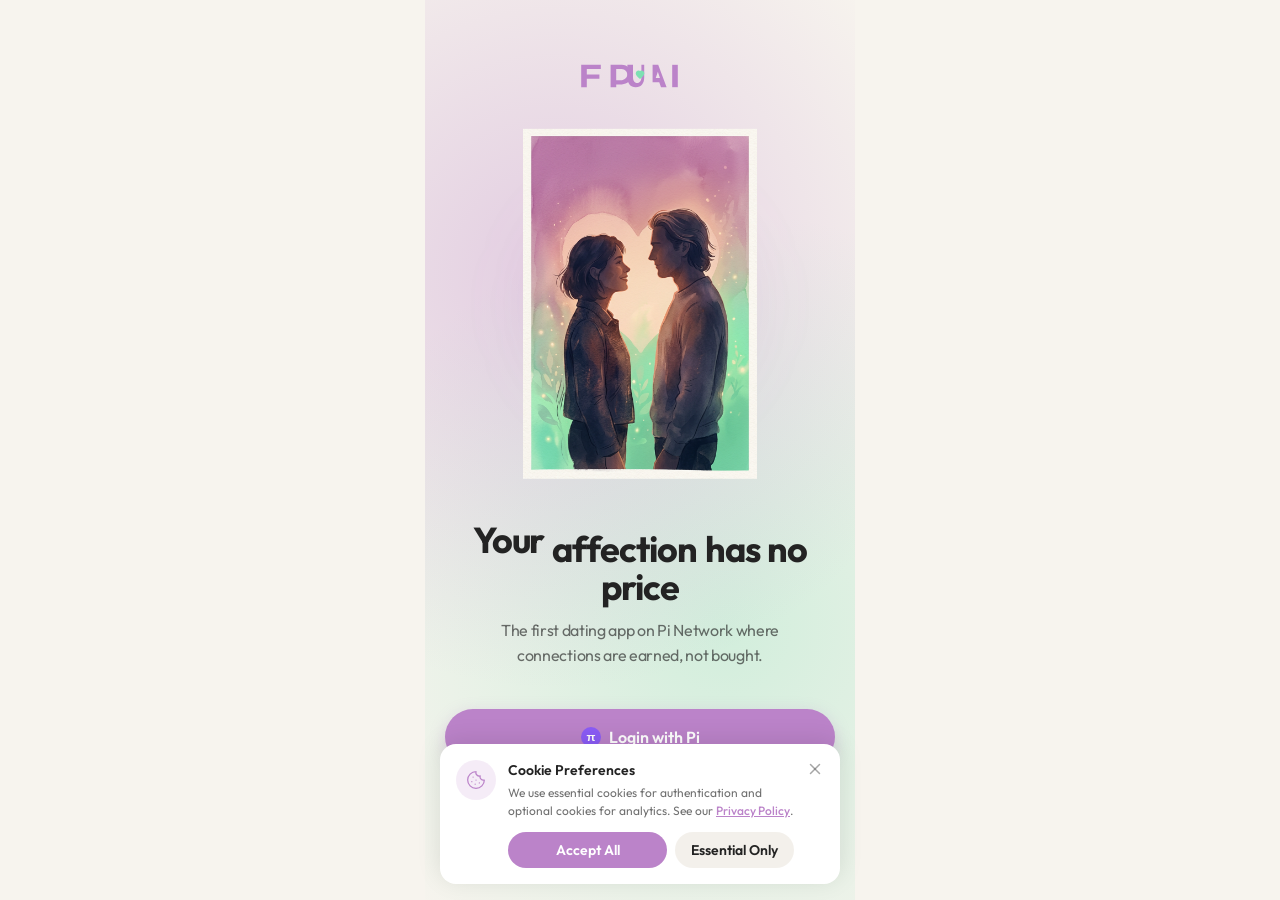
==== commit ccfe3a65: "fix: unwrap ResponseInterceptor envelope { success, data, timestamp } in API client Deployed backend" ====
--- a/index.html
+++ b/index.html
@@ -10,7 +10,7 @@
   <link rel="apple-touch-icon" href="./apple-touch-icon.png">
   <link href="https://fonts.googleapis.com/css2?family=Outfit:wght@400;500;600;700&display=swap" rel="stylesheet">
   <script src="https://sdk.minepi.com/pi-sdk.js"></script>
-  <script type="module" crossorigin src="./assets/index-Cpblaclc.js"></script>
+  <script type="module" crossorigin src="./assets/index-hm4r8QQE.js"></script>
   <link rel="modulepreload" crossorigin href="./assets/vendor-Cgt5Vt7h.js">
   <link rel="modulepreload" crossorigin href="./assets/ui-o7NDKXPU.js">
   <link rel="modulepreload" crossorigin href="./assets/i18n-C26jH6Mh.js">
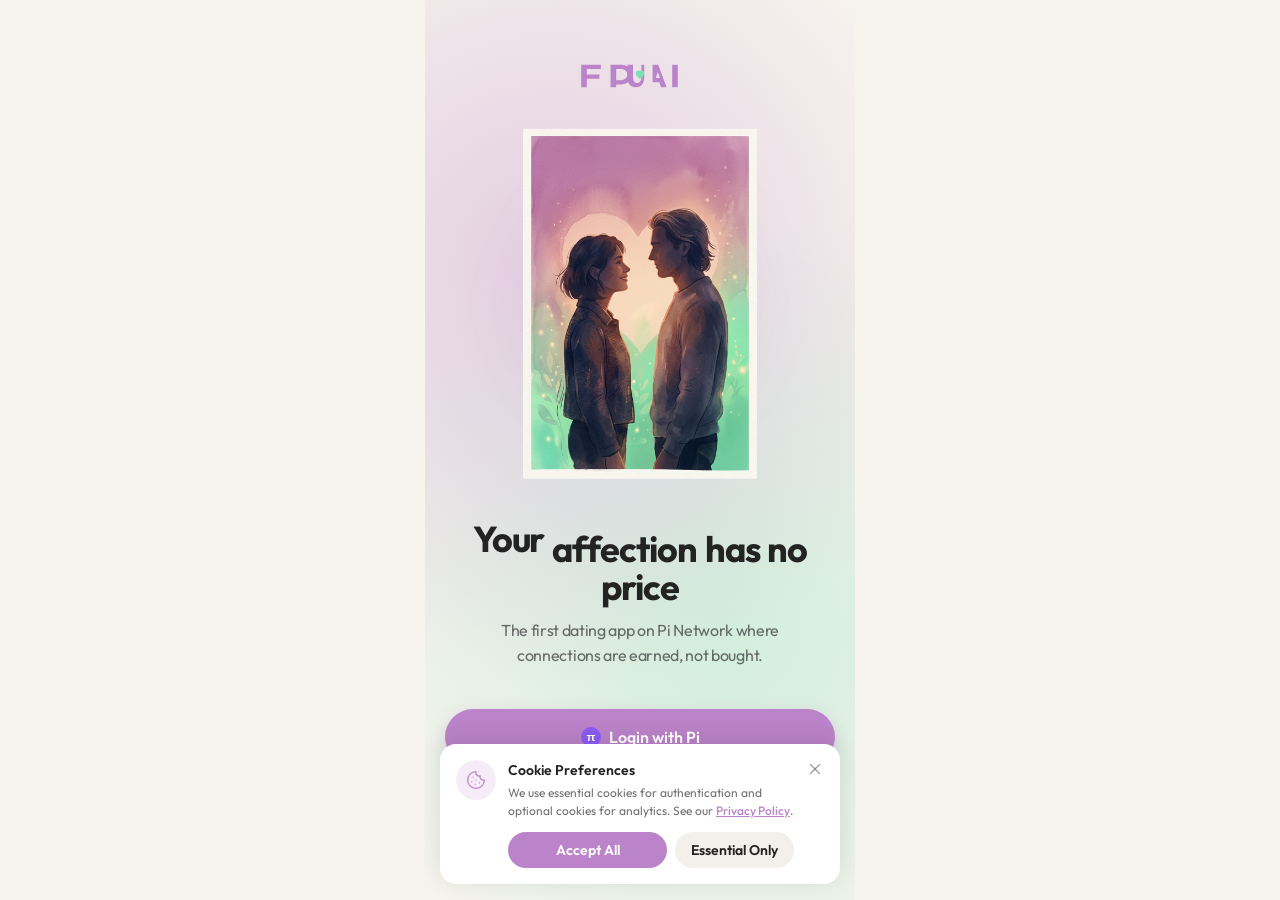
==== commit 01d51ee1: "fix: normalize nested profile fields in getMe(), split updateMe() for both backend versions - getMe(" ====
--- a/index.html
+++ b/index.html
@@ -10,7 +10,7 @@
   <link rel="apple-touch-icon" href="./apple-touch-icon.png">
   <link href="https://fonts.googleapis.com/css2?family=Outfit:wght@400;500;600;700&display=swap" rel="stylesheet">
   <script src="https://sdk.minepi.com/pi-sdk.js"></script>
-  <script type="module" crossorigin src="./assets/index-hm4r8QQE.js"></script>
+  <script type="module" crossorigin src="./assets/index-HyxApado.js"></script>
   <link rel="modulepreload" crossorigin href="./assets/vendor-Cgt5Vt7h.js">
   <link rel="modulepreload" crossorigin href="./assets/ui-o7NDKXPU.js">
   <link rel="modulepreload" crossorigin href="./assets/i18n-C26jH6Mh.js">
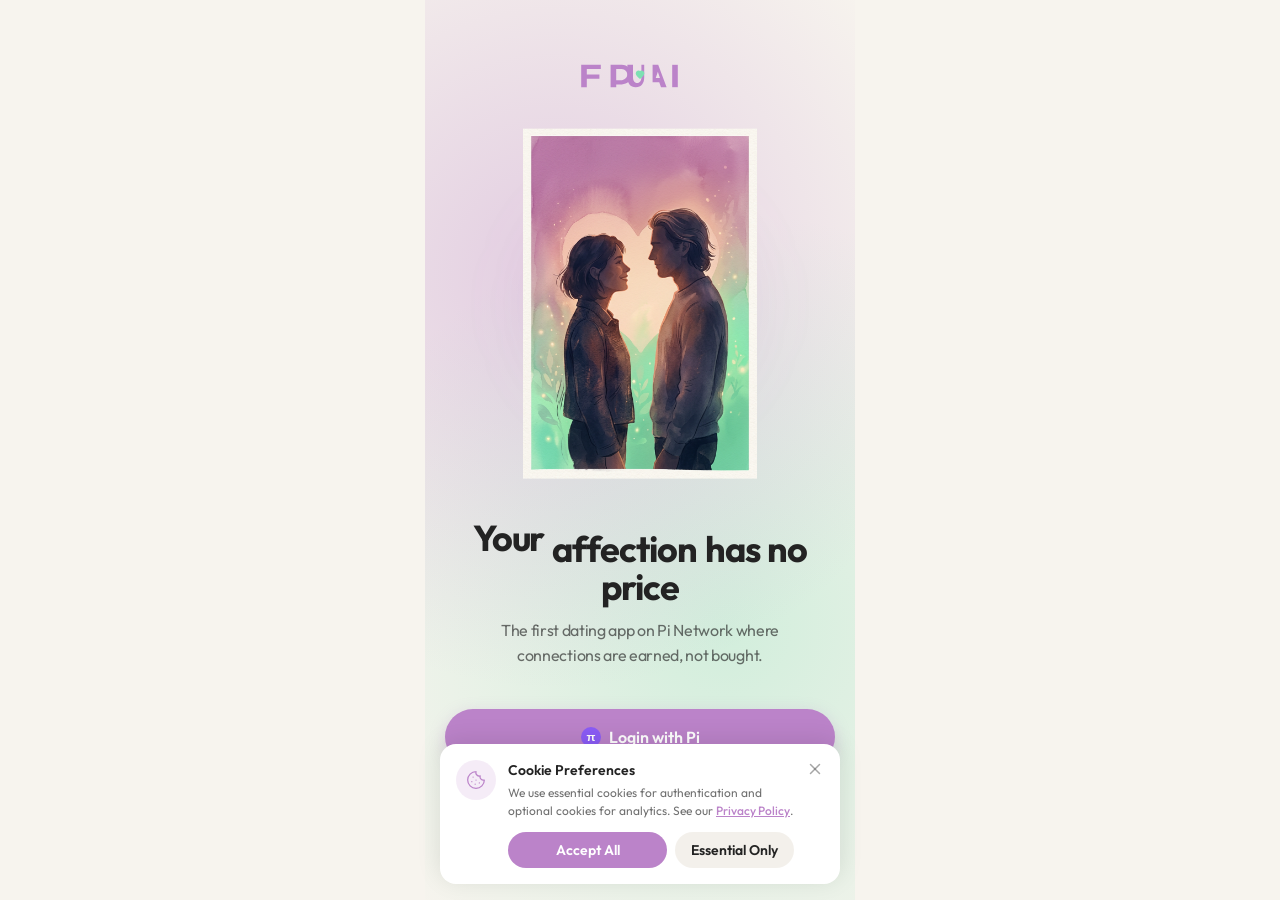
==== commit 5a31b6ad: "fix: warm-up ping to /v1/health (correct backend endpoint) Co-Authored-By: Claude Sonnet 4.6 <norepl" ====
--- a/index.html
+++ b/index.html
@@ -10,7 +10,7 @@
   <link rel="apple-touch-icon" href="./apple-touch-icon.png">
   <link href="https://fonts.googleapis.com/css2?family=Outfit:wght@400;500;600;700&display=swap" rel="stylesheet">
   <script src="https://sdk.minepi.com/pi-sdk.js"></script>
-  <script type="module" crossorigin src="./assets/index-HyxApado.js"></script>
+  <script type="module" crossorigin src="./assets/index-LpL075rf.js"></script>
   <link rel="modulepreload" crossorigin href="./assets/vendor-Cgt5Vt7h.js">
   <link rel="modulepreload" crossorigin href="./assets/ui-o7NDKXPU.js">
   <link rel="modulepreload" crossorigin href="./assets/i18n-C26jH6Mh.js">
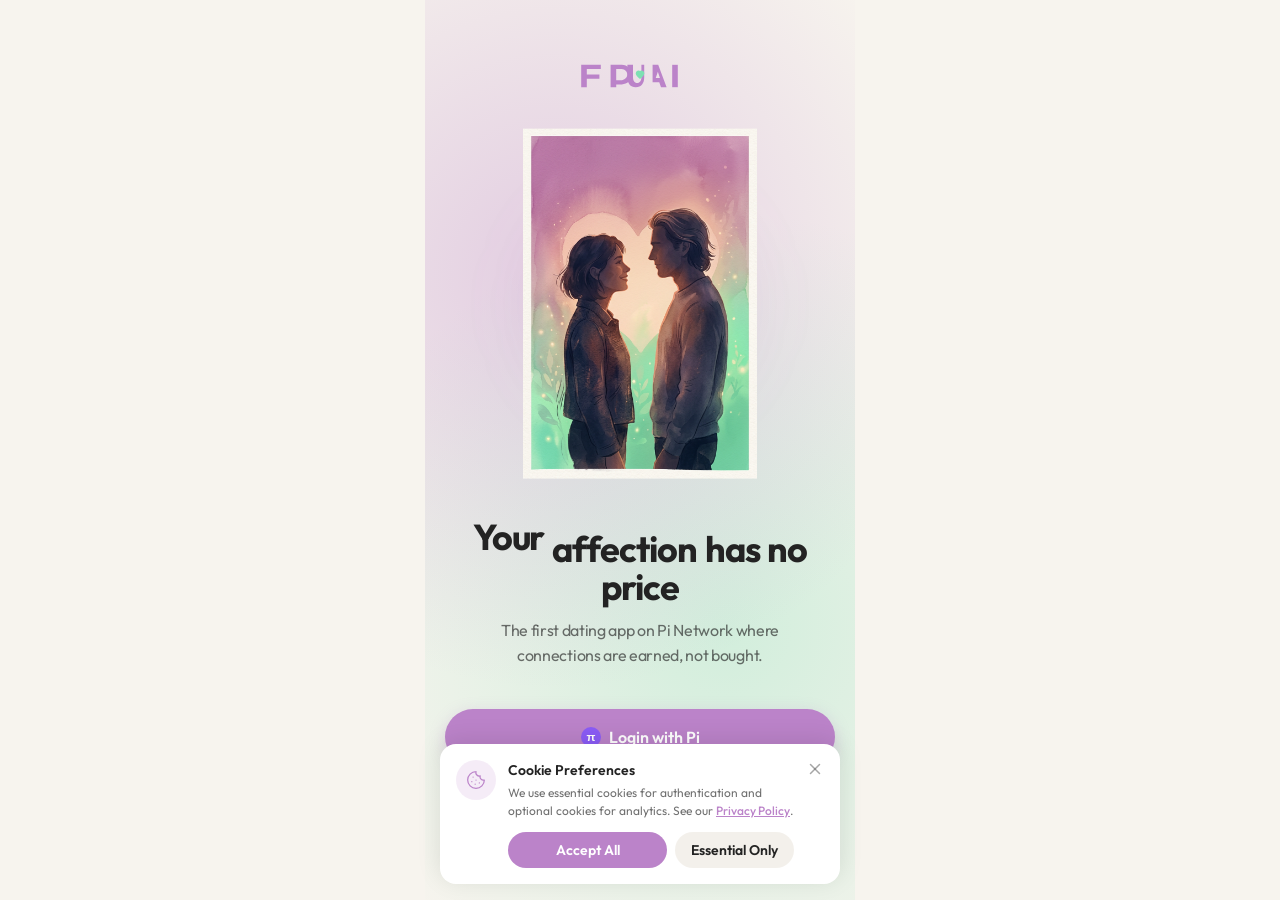
==== commit d4e0409a: "fix: logout now clears JWT token from localStorage Previously navigate('/') without clearing token c" ====
--- a/index.html
+++ b/index.html
@@ -10,7 +10,7 @@
   <link rel="apple-touch-icon" href="./apple-touch-icon.png">
   <link href="https://fonts.googleapis.com/css2?family=Outfit:wght@400;500;600;700&display=swap" rel="stylesheet">
   <script src="https://sdk.minepi.com/pi-sdk.js"></script>
-  <script type="module" crossorigin src="./assets/index-LpL075rf.js"></script>
+  <script type="module" crossorigin src="./assets/index-09tXg-iZ.js"></script>
   <link rel="modulepreload" crossorigin href="./assets/vendor-Cgt5Vt7h.js">
   <link rel="modulepreload" crossorigin href="./assets/ui-o7NDKXPU.js">
   <link rel="modulepreload" crossorigin href="./assets/i18n-C26jH6Mh.js">
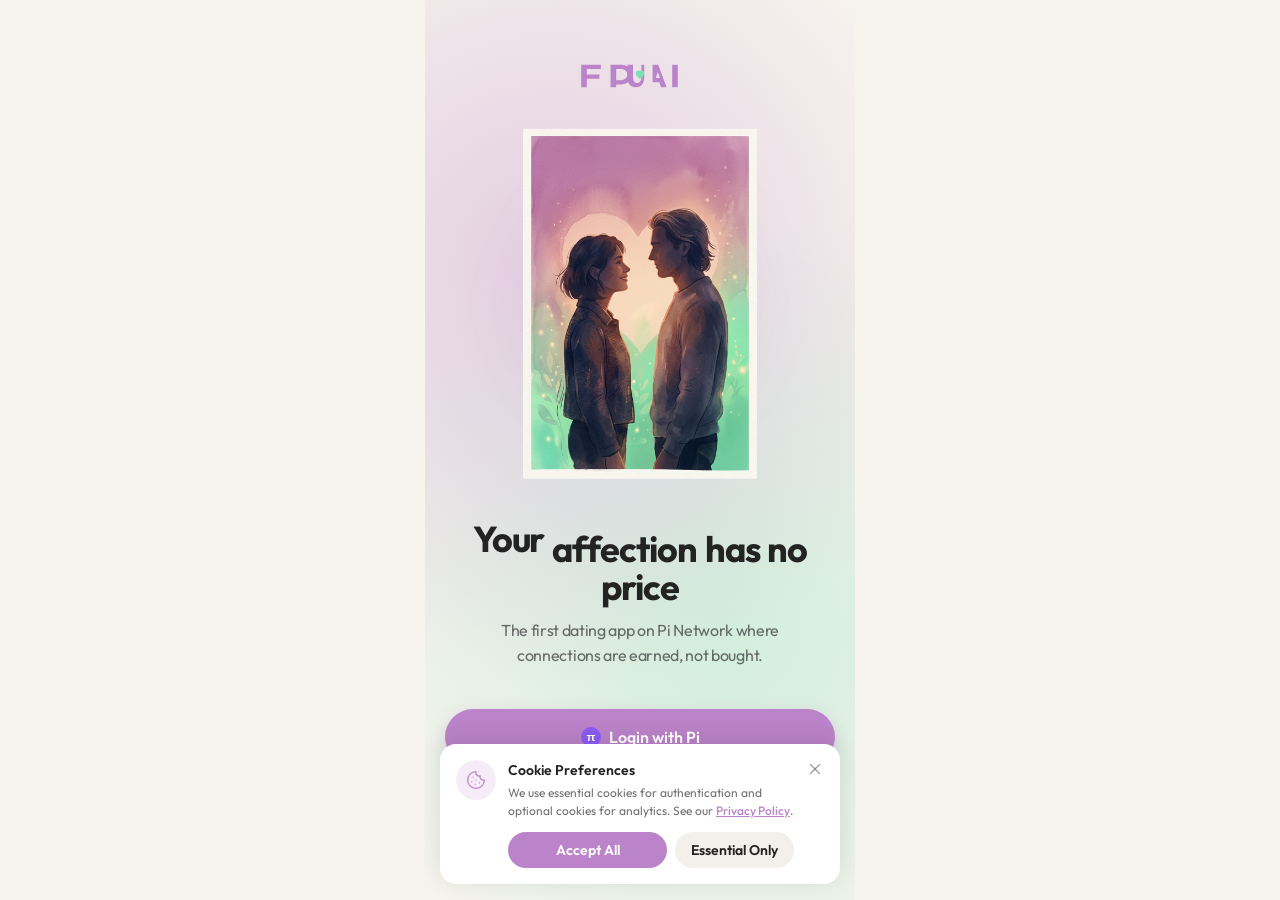
==== commit f555c661: "deploy: update to latest frontend build (all bug fixes)" ====
--- a/index.html
+++ b/index.html
@@ -10,7 +10,7 @@
   <link rel="apple-touch-icon" href="./apple-touch-icon.png">
   <link href="https://fonts.googleapis.com/css2?family=Outfit:wght@400;500;600;700&display=swap" rel="stylesheet">
   <script src="https://sdk.minepi.com/pi-sdk.js"></script>
-  <script type="module" crossorigin src="./assets/index-09tXg-iZ.js"></script>
+  <script type="module" crossorigin src="./assets/index-BdW_WDkN.js"></script>
   <link rel="modulepreload" crossorigin href="./assets/vendor-Cgt5Vt7h.js">
   <link rel="modulepreload" crossorigin href="./assets/ui-o7NDKXPU.js">
   <link rel="modulepreload" crossorigin href="./assets/i18n-C26jH6Mh.js">
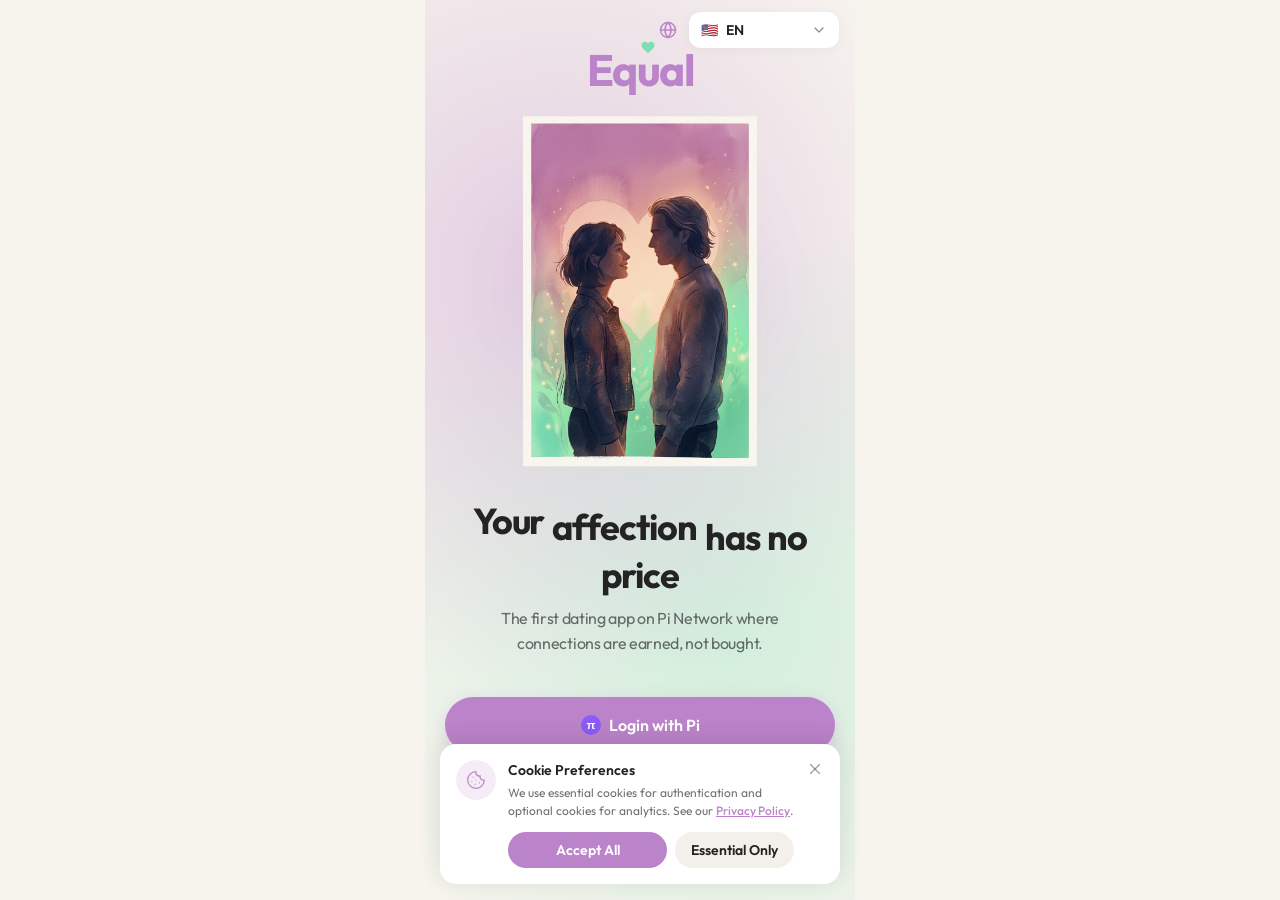
==== commit 2a4bc7d6: "deploy: i18n complete — all 33 locales filled, role fix, dark theme Co-Authored-By: Claude Sonnet 4." ====
--- a/index.html
+++ b/index.html
@@ -10,11 +10,11 @@
   <link rel="apple-touch-icon" href="./apple-touch-icon.png">
   <link href="https://fonts.googleapis.com/css2?family=Outfit:wght@400;500;600;700&display=swap" rel="stylesheet">
   <script src="https://sdk.minepi.com/pi-sdk.js"></script>
-  <script type="module" crossorigin src="./assets/index-BdW_WDkN.js"></script>
-  <link rel="modulepreload" crossorigin href="./assets/vendor-Cgt5Vt7h.js">
-  <link rel="modulepreload" crossorigin href="./assets/ui-o7NDKXPU.js">
-  <link rel="modulepreload" crossorigin href="./assets/i18n-C26jH6Mh.js">
-  <link rel="stylesheet" crossorigin href="./assets/index-re_MmMt7.css">
+  <script type="module" crossorigin src="./assets/index-CX6Tfggc.js"></script>
+  <link rel="modulepreload" crossorigin href="./assets/vendor-DPNQLmbw.js">
+  <link rel="modulepreload" crossorigin href="./assets/ui-BkP_bIej.js">
+  <link rel="modulepreload" crossorigin href="./assets/i18n-B4QmTDM_.js">
+  <link rel="stylesheet" crossorigin href="./assets/index-BJmJywMK.css">
 </head>
 <body>
   <div id="root"></div>
--- a/assets/index-BJmJywMK.css
+++ b/assets/index-BJmJywMK.css
@@ -0,0 +1 @@
+*,:before,:after{--tw-border-spacing-x: 0;--tw-border-spacing-y: 0;--tw-translate-x: 0;--tw-translate-y: 0;--tw-rotate: 0;--tw-skew-x: 0;--tw-skew-y: 0;--tw-scale-x: 1;--tw-scale-y: 1;--tw-pan-x: ;--tw-pan-y: ;--tw-pinch-zoom: ;--tw-scroll-snap-strictness: proximity;--tw-gradient-from-position: ;--tw-gradient-via-position: ;--tw-gradient-to-position: ;--tw-ordinal: ;--tw-slashed-zero: ;--tw-numeric-figure: ;--tw-numeric-spacing: ;--tw-numeric-fraction: ;--tw-ring-inset: ;--tw-ring-offset-width: 0px;--tw-ring-offset-color: #fff;--tw-ring-color: rgb(59 130 246 / .5);--tw-ring-offset-shadow: 0 0 #0000;--tw-ring-shadow: 0 0 #0000;--tw-shadow: 0 0 #0000;--tw-shadow-colored: 0 0 #0000;--tw-blur: ;--tw-brightness: ;--tw-contrast: ;--tw-grayscale: ;--tw-hue-rotate: ;--tw-invert: ;--tw-saturate: ;--tw-sepia: ;--tw-drop-shadow: ;--tw-backdrop-blur: ;--tw-backdrop-brightness: ;--tw-backdrop-contrast: ;--tw-backdrop-grayscale: ;--tw-backdrop-hue-rotate: ;--tw-backdrop-invert: ;--tw-backdrop-opacity: ;--tw-backdrop-saturate: ;--tw-backdrop-sepia: ;--tw-contain-size: ;--tw-contain-layout: ;--tw-contain-paint: ;--tw-contain-style: }::backdrop{--tw-border-spacing-x: 0;--tw-border-spacing-y: 0;--tw-translate-x: 0;--tw-translate-y: 0;--tw-rotate: 0;--tw-skew-x: 0;--tw-skew-y: 0;--tw-scale-x: 1;--tw-scale-y: 1;--tw-pan-x: ;--tw-pan-y: ;--tw-pinch-zoom: ;--tw-scroll-snap-strictness: proximity;--tw-gradient-from-position: ;--tw-gradient-via-position: ;--tw-gradient-to-position: ;--tw-ordinal: ;--tw-slashed-zero: ;--tw-numeric-figure: ;--tw-numeric-spacing: ;--tw-numeric-fraction: ;--tw-ring-inset: ;--tw-ring-offset-width: 0px;--tw-ring-offset-color: #fff;--tw-ring-color: rgb(59 130 246 / .5);--tw-ring-offset-shadow: 0 0 #0000;--tw-ring-shadow: 0 0 #0000;--tw-shadow: 0 0 #0000;--tw-shadow-colored: 0 0 #0000;--tw-blur: ;--tw-brightness: ;--tw-contrast: ;--tw-grayscale: ;--tw-hue-rotate: ;--tw-invert: ;--tw-saturate: ;--tw-sepia: ;--tw-drop-shadow: ;--tw-backdrop-blur: ;--tw-backdrop-brightness: ;--tw-backdrop-contrast: ;--tw-backdrop-grayscale: ;--tw-backdrop-hue-rotate: ;--tw-backdrop-invert: ;--tw-backdrop-opacity: ;--tw-backdrop-saturate: ;--tw-backdrop-sepia: ;--tw-contain-size: ;--tw-contain-layout: ;--tw-contain-paint: ;--tw-contain-style: }*,:before,:after{box-sizing:border-box;border-width:0;border-style:solid;border-color:#e5e7eb}:before,:after{--tw-content: ""}html,:host{line-height:1.5;-webkit-text-size-adjust:100%;-moz-tab-size:4;-o-tab-size:4;tab-size:4;font-family:ui-sans-serif,system-ui,sans-serif,"Apple Color Emoji","Segoe UI Emoji",Segoe UI Symbol,"Noto Color Emoji";font-feature-settings:normal;font-variation-settings:normal;-webkit-tap-highlight-color:transparent}body{margin:0;line-height:inherit}hr{height:0;color:inherit;border-top-width:1px}abbr:where([title]){-webkit-text-decoration:underline dotted;text-decoration:underline dotted}h1,h2,h3,h4,h5,h6{font-size:inherit;font-weight:inherit}a{color:inherit;text-decoration:inherit}b,strong{font-weight:bolder}code,kbd,samp,pre{font-family:JetBrains Mono,ui-monospace,monospace;font-feature-settings:normal;font-variation-settings:normal;font-size:1em}small{font-size:80%}sub,sup{font-size:75%;line-height:0;position:relative;vertical-align:baseline}sub{bottom:-.25em}sup{top:-.5em}table{text-indent:0;border-color:inherit;border-collapse:collapse}button,input,optgroup,select,textarea{font-family:inherit;font-feature-settings:inherit;font-variation-settings:inherit;font-size:100%;font-weight:inherit;line-height:inherit;letter-spacing:inherit;color:inherit;margin:0;padding:0}button,select{text-transform:none}button,input:where([type=button]),input:where([type=reset]),input:where([type=submit]){-webkit-appearance:button;background-color:transparent;background-image:none}:-moz-focusring{outline:auto}:-moz-ui-invalid{box-shadow:none}progress{vertical-align:baseline}::-webkit-inner-spin-button,::-webkit-outer-spin-button{height:auto}[type=search]{-webkit-appearance:textfield;outline-offset:-2px}::-webkit-search-decoration{-webkit-appearance:none}::-webkit-file-upload-button{-webkit-appearance:button;font:inherit}summary{display:list-item}blockquote,dl,dd,h1,h2,h3,h4,h5,h6,hr,figure,p,pre{margin:0}fieldset{margin:0;padding:0}legend{padding:0}ol,ul,menu{list-style:none;margin:0;padding:0}dialog{padding:0}textarea{resize:vertical}input::-moz-placeholder,textarea::-moz-placeholder{opacity:1;color:#9ca3af}input::placeholder,textarea::placeholder{opacity:1;color:#9ca3af}button,[role=button]{cursor:pointer}:disabled{cursor:default}img,svg,video,canvas,audio,iframe,embed,object{display:block;vertical-align:middle}img,video{max-width:100%;height:auto}[hidden]:where(:not([hidden=until-found])){display:none}:root{--background: 40 23% 95%;--foreground: 0 0% 14%;--card: 0 0% 100%;--card-foreground: 0 0% 14%;--popover: 0 0% 100%;--popover-foreground: 0 0% 14%;--primary: 288 36% 65%;--primary-foreground: 0 0% 100%;--secondary: 155 62% 69%;--secondary-foreground: 0 0% 14%;--muted: 37 18% 88%;--muted-foreground: 0 0% 14%;--accent: 288 36% 65%;--accent-foreground: 0 0% 100%;--destructive: 0 72% 66%;--destructive-foreground: 0 0% 100%;--border: 37 18% 88%;--input: 37 18% 88%;--ring: 288 36% 65%;--radius: .625rem;--sidebar-background: 40 23% 95%;--sidebar-foreground: 0 0% 14%;--sidebar-primary: 288 36% 65%;--sidebar-primary-foreground: 0 0% 100%;--sidebar-accent: 37 18% 88%;--sidebar-accent-foreground: 0 0% 14%;--sidebar-border: 37 18% 88%;--sidebar-ring: 288 36% 65%;--mauve: #BB83C9;--mauve-light: #D4A8DE;--mauve-dark: #9A63A8;--emerald: #7DE0B3;--emerald-light: #A8EBCC;--emerald-dark: #5BC492;--charcoal: #232323;--charcoal-rgb: 35, 35, 35;--charcoal-light: #3A3A3A;--linen: #F7F4EE;--linen-rgb-main: 247, 244, 238;--linen-dark: #E8E2D8;--linen-rgb: 232, 226, 216;--card-rgb: 255, 255, 255;--card-bg: #FFFFFF;--error: #E86A6A;--warning: #F0B84A;--sky: #7BC4E8}.dark{--background: 240 25% 14%;--foreground: 0 0% 88%;--card: 222 41% 17%;--card-foreground: 0 0% 88%;--popover: 222 41% 17%;--popover-foreground: 0 0% 88%;--primary: 288 36% 65%;--primary-foreground: 0 0% 100%;--secondary: 155 62% 69%;--secondary-foreground: 0 0% 14%;--muted: 240 15% 22%;--muted-foreground: 0 0% 88%;--accent: 288 36% 65%;--accent-foreground: 0 0% 100%;--destructive: 0 72% 66%;--destructive-foreground: 0 0% 100%;--border: 240 15% 22%;--input: 240 15% 22%;--ring: 288 36% 65%;--sidebar-background: 240 25% 14%;--sidebar-foreground: 0 0% 88%;--sidebar-primary: 288 36% 65%;--sidebar-primary-foreground: 0 0% 100%;--sidebar-accent: 240 15% 22%;--sidebar-accent-foreground: 0 0% 88%;--sidebar-border: 240 15% 22%;--sidebar-ring: 288 36% 65%;--mauve: #BB83C9;--mauve-light: #D4A8DE;--mauve-dark: #9A63A8;--emerald: #7DE0B3;--emerald-light: #A8EBCC;--emerald-dark: #5BC492;--charcoal: #E0E0E0;--charcoal-rgb: 224, 224, 224;--charcoal-light: #A0A0B0;--linen: #1a1a2e;--linen-rgb-main: 26, 26, 46;--linen-dark: #16213e;--linen-rgb: 22, 33, 62;--card-rgb: 34, 41, 59;--card-bg: #22293B;--error: #E86A6A;--warning: #F0B84A;--sky: #7BC4E8}*{border-color:hsl(var(--border));-ms-overflow-style:none;scrollbar-width:none}*::-webkit-scrollbar{display:none}html{-webkit-tap-highlight-color:transparent;text-rendering:optimizeLegibility;-webkit-font-smoothing:antialiased;-moz-osx-font-smoothing:grayscale}body{font-family:Outfit,system-ui,sans-serif;background-color:var(--linen);color:var(--charcoal);overscroll-behavior-y:none;touch-action:manipulation}.container{width:100%}@media(min-width:640px){.container{max-width:640px}}@media(min-width:768px){.container{max-width:768px}}@media(min-width:1024px){.container{max-width:1024px}}@media(min-width:1280px){.container{max-width:1280px}}@media(min-width:1536px){.container{max-width:1536px}}.sr-only{position:absolute;width:1px;height:1px;padding:0;margin:-1px;overflow:hidden;clip:rect(0,0,0,0);white-space:nowrap;border-width:0}.pointer-events-none{pointer-events:none}.pointer-events-auto{pointer-events:auto}.visible{visibility:visible}.invisible{visibility:hidden}.static{position:static}.fixed{position:fixed}.absolute{position:absolute}.relative{position:relative}.sticky{position:sticky}.inset-0{inset:0}.inset-x-0{left:0;right:0}.inset-y-0{top:0;bottom:0}.-bottom-0\.5{bottom:-.125rem}.-bottom-12{bottom:-3rem}.-bottom-8{bottom:-2rem}.-left-12{left:-3rem}.-left-8{left:-2rem}.-right-0\.5{right:-.125rem}.-right-1{right:-.25rem}.-right-12{right:-3rem}.-right-2{right:-.5rem}.-right-3{right:-.75rem}.-right-5{right:-1.25rem}.-right-6{right:-1.5rem}.-top-0\.5{top:-.125rem}.-top-1{top:-.25rem}.-top-1\.5{top:-.375rem}.-top-12{top:-3rem}.-top-2{top:-.5rem}.-top-5{top:-1.25rem}.bottom-0{bottom:0}.bottom-0\.5{bottom:.125rem}.bottom-20{bottom:5rem}.bottom-3{bottom:.75rem}.bottom-4{bottom:1rem}.left-0{left:0}.left-1\/2{left:50%}.left-2{left:.5rem}.left-3{left:.75rem}.left-4{left:1rem}.left-6{left:1.5rem}.left-\[50\%\]{left:50%}.right-0{right:0}.right-0\.5{right:.125rem}.right-1{right:.25rem}.right-2{right:.5rem}.right-20{right:5rem}.right-3{right:.75rem}.right-4{right:1rem}.right-5{right:1.25rem}.right-6{right:1.5rem}.top-0{top:0}.top-0\.5{top:.125rem}.top-1\.5{top:.375rem}.top-1\/2{top:50%}.top-12{top:3rem}.top-14{top:3.5rem}.top-16{top:4rem}.top-2{top:.5rem}.top-3{top:.75rem}.top-3\.5{top:.875rem}.top-4{top:1rem}.top-6{top:1.5rem}.top-\[1px\]{top:1px}.top-\[50\%\]{top:50%}.top-\[60\%\]{top:60%}.top-full{top:100%}.isolate{isolation:isolate}.z-0{z-index:0}.z-10{z-index:10}.z-20{z-index:20}.z-30{z-index:30}.z-40{z-index:40}.z-50{z-index:50}.z-\[1\]{z-index:1}.z-\[200\]{z-index:200}.z-\[201\]{z-index:201}.z-\[300\]{z-index:300}.z-\[60\]{z-index:60}.order-first{order:-9999}.order-last{order:9999}.col-start-2{grid-column-start:2}.row-span-2{grid-row:span 2 / span 2}.row-start-1{grid-row-start:1}.\!m-0{margin:0!important}.-mx-1{margin-left:-.25rem;margin-right:-.25rem}.-mx-5{margin-left:-1.25rem;margin-right:-1.25rem}.-my-2{margin-top:-.5rem;margin-bottom:-.5rem}.mx-0{margin-left:0;margin-right:0}.mx-2{margin-left:.5rem;margin-right:.5rem}.mx-3\.5{margin-left:.875rem;margin-right:.875rem}.mx-5{margin-left:1.25rem;margin-right:1.25rem}.mx-auto{margin-left:auto;margin-right:auto}.my-0{margin-top:0;margin-bottom:0}.my-0\.5{margin-top:.125rem;margin-bottom:.125rem}.my-1{margin-top:.25rem;margin-bottom:.25rem}.my-3{margin-top:.75rem;margin-bottom:.75rem}.my-4{margin-top:1rem;margin-bottom:1rem}.my-5{margin-top:1.25rem;margin-bottom:1.25rem}.-ml-4{margin-left:-1rem}.-mr-4{margin-right:-1rem}.-mt-4{margin-top:-1rem}.-mt-5{margin-top:-1.25rem}.mb-0\.5{margin-bottom:.125rem}.mb-1{margin-bottom:.25rem}.mb-1\.5{margin-bottom:.375rem}.mb-10{margin-bottom:2.5rem}.mb-2{margin-bottom:.5rem}.mb-3{margin-bottom:.75rem}.mb-4{margin-bottom:1rem}.mb-5{margin-bottom:1.25rem}.mb-6{margin-bottom:1.5rem}.mb-8{margin-bottom:2rem}.ml-0\.5{margin-left:.125rem}.ml-1{margin-left:.25rem}.ml-2{margin-left:.5rem}.ml-3{margin-left:.75rem}.ml-4{margin-left:1rem}.ml-auto{margin-left:auto}.mr-1{margin-right:.25rem}.mr-2{margin-right:.5rem}.mt-0\.5{margin-top:.125rem}.mt-1{margin-top:.25rem}.mt-1\.5{margin-top:.375rem}.mt-10{margin-top:2.5rem}.mt-2{margin-top:.5rem}.mt-3{margin-top:.75rem}.mt-4{margin-top:1rem}.mt-5{margin-top:1.25rem}.mt-6{margin-top:1.5rem}.mt-8{margin-top:2rem}.mt-auto{margin-top:auto}.line-clamp-1{overflow:hidden;display:-webkit-box;-webkit-box-orient:vertical;-webkit-line-clamp:1}.line-clamp-2{overflow:hidden;display:-webkit-box;-webkit-box-orient:vertical;-webkit-line-clamp:2}.block{display:block}.inline-block{display:inline-block}.inline{display:inline}.flex{display:flex}.inline-flex{display:inline-flex}.table{display:table}.table-caption{display:table-caption}.table-cell{display:table-cell}.table-row{display:table-row}.grid{display:grid}.hidden{display:none}.aspect-square{aspect-ratio:1 / 1}.aspect-video{aspect-ratio:16 / 9}.size-10{width:2.5rem;height:2.5rem}.size-2{width:.5rem;height:.5rem}.size-2\.5{width:.625rem;height:.625rem}.size-3{width:.75rem;height:.75rem}.size-3\.5{width:.875rem;height:.875rem}.size-4{width:1rem;height:1rem}.size-6{width:1.5rem;height:1.5rem}.size-7{width:1.75rem;height:1.75rem}.size-8{width:2rem;height:2rem}.size-9{width:2.25rem;height:2.25rem}.size-auto{width:auto;height:auto}.size-full{width:100%;height:100%}.h-0\.5{height:.125rem}.h-1{height:.25rem}.h-1\.5{height:.375rem}.h-10{height:2.5rem}.h-11{height:2.75rem}.h-12{height:3rem}.h-14{height:3.5rem}.h-16{height:4rem}.h-2{height:.5rem}.h-2\.5{height:.625rem}.h-20{height:5rem}.h-24{height:6rem}.h-28{height:7rem}.h-3\.5{height:.875rem}.h-32{height:8rem}.h-4{height:1rem}.h-40{height:10rem}.h-5{height:1.25rem}.h-6{height:1.5rem}.h-7{height:1.75rem}.h-8{height:2rem}.h-9{height:2.25rem}.h-\[1\.15rem\]{height:1.15rem}.h-\[100px\]{height:100px}.h-\[120px\]{height:120px}.h-\[18px\]{height:18px}.h-\[200px\]{height:200px}.h-\[52px\]{height:52px}.h-\[60px\]{height:60px}.h-\[72px\]{height:72px}.h-\[calc\(100\%-1px\)\]{height:calc(100% - 1px)}.h-\[var\(--radix-navigation-menu-viewport-height\)\]{height:var(--radix-navigation-menu-viewport-height)}.h-\[var\(--radix-select-trigger-height\)\]{height:var(--radix-select-trigger-height)}.h-auto{height:auto}.h-full{height:100%}.h-px{height:1px}.h-svh{height:100svh}.max-h-80{max-height:20rem}.max-h-\[300px\]{max-height:300px}.max-h-\[360px\]{max-height:360px}.max-h-\[80vh\]{max-height:80vh}.max-h-\[90vh\]{max-height:90vh}.max-h-full{max-height:100%}.min-h-0{min-height:0px}.min-h-16{min-height:4rem}.min-h-4{min-height:1rem}.min-h-\[100dvh\]{min-height:100dvh}.min-h-\[120px\]{min-height:120px}.min-h-\[24px\]{min-height:24px}.min-h-screen{min-height:100vh}.min-h-svh{min-height:100svh}.w-0{width:0px}.w-1{width:.25rem}.w-1\.5{width:.375rem}.w-10{width:2.5rem}.w-11{width:2.75rem}.w-12{width:3rem}.w-14{width:3.5rem}.w-16{width:4rem}.w-2{width:.5rem}.w-2\.5{width:.625rem}.w-20{width:5rem}.w-24{width:6rem}.w-28{width:7rem}.w-3{width:.75rem}.w-3\.5{width:.875rem}.w-3\/4{width:75%}.w-32{width:8rem}.w-4{width:1rem}.w-40{width:10rem}.w-48{width:12rem}.w-5{width:1.25rem}.w-6{width:1.5rem}.w-64{width:16rem}.w-7{width:1.75rem}.w-72{width:18rem}.w-8{width:2rem}.w-80{width:20rem}.w-9{width:2.25rem}.w-\[100px\]{width:100px}.w-\[140px\]{width:140px}.w-\[150px\]{width:150px}.w-\[200px\]{width:200px}.w-\[2px\]{width:2px}.w-\[45\%\]{width:45%}.w-\[50\%\]{width:50%}.w-\[60\%\]{width:60%}.w-\[60px\]{width:60px}.w-\[70\%\]{width:70%}.w-\[72px\]{width:72px}.w-\[80px\]{width:80px}.w-\[calc\(100\%-40px\)\]{width:calc(100% - 40px)}.w-auto{width:auto}.w-fit{width:-moz-fit-content;width:fit-content}.w-full{width:100%}.w-max{width:-moz-max-content;width:max-content}.w-px{width:1px}.min-w-0{min-width:0px}.min-w-10{min-width:2.5rem}.min-w-5{min-width:1.25rem}.min-w-8{min-width:2rem}.min-w-9{min-width:2.25rem}.min-w-\[12rem\]{min-width:12rem}.min-w-\[18px\]{min-width:18px}.min-w-\[20px\]{min-width:20px}.min-w-\[8rem\]{min-width:8rem}.min-w-\[var\(--radix-select-trigger-width\)\]{min-width:var(--radix-select-trigger-width)}.max-w-\[240px\]{max-width:240px}.max-w-\[260px\]{max-width:260px}.max-w-\[280px\]{max-width:280px}.max-w-\[300px\]{max-width:300px}.max-w-\[320px\]{max-width:320px}.max-w-\[340px\]{max-width:340px}.max-w-\[360px\]{max-width:360px}.max-w-\[400px\]{max-width:400px}.max-w-\[430px\]{max-width:430px}.max-w-\[75\%\]{max-width:75%}.max-w-\[calc\(100\%-2rem\)\]{max-width:calc(100% - 2rem)}.max-w-full{max-width:100%}.max-w-max{max-width:-moz-max-content;max-width:max-content}.max-w-sm{max-width:24rem}.flex-1{flex:1 1 0%}.flex-\[2\]{flex:2}.flex-shrink-0,.shrink-0{flex-shrink:0}.grow{flex-grow:1}.grow-0{flex-grow:0}.basis-full{flex-basis:100%}.caption-bottom{caption-side:bottom}.border-collapse{border-collapse:collapse}.-translate-x-1\/2{--tw-translate-x: -50%;transform:translate(var(--tw-translate-x),var(--tw-translate-y)) rotate(var(--tw-rotate)) skew(var(--tw-skew-x)) skewY(var(--tw-skew-y)) scaleX(var(--tw-scale-x)) scaleY(var(--tw-scale-y))}.-translate-x-px{--tw-translate-x: -1px;transform:translate(var(--tw-translate-x),var(--tw-translate-y)) rotate(var(--tw-rotate)) skew(var(--tw-skew-x)) skewY(var(--tw-skew-y)) scaleX(var(--tw-scale-x)) scaleY(var(--tw-scale-y))}.-translate-y-1\/2{--tw-translate-y: -50%;transform:translate(var(--tw-translate-x),var(--tw-translate-y)) rotate(var(--tw-rotate)) skew(var(--tw-skew-x)) skewY(var(--tw-skew-y)) scaleX(var(--tw-scale-x)) scaleY(var(--tw-scale-y))}.translate-x-\[-50\%\]{--tw-translate-x: -50%;transform:translate(var(--tw-translate-x),var(--tw-translate-y)) rotate(var(--tw-rotate)) skew(var(--tw-skew-x)) skewY(var(--tw-skew-y)) scaleX(var(--tw-scale-x)) scaleY(var(--tw-scale-y))}.translate-x-px{--tw-translate-x: 1px;transform:translate(var(--tw-translate-x),var(--tw-translate-y)) rotate(var(--tw-rotate)) skew(var(--tw-skew-x)) skewY(var(--tw-skew-y)) scaleX(var(--tw-scale-x)) scaleY(var(--tw-scale-y))}.translate-y-0\.5{--tw-translate-y: .125rem;transform:translate(var(--tw-translate-x),var(--tw-translate-y)) rotate(var(--tw-rotate)) skew(var(--tw-skew-x)) skewY(var(--tw-skew-y)) scaleX(var(--tw-scale-x)) scaleY(var(--tw-scale-y))}.translate-y-\[-50\%\]{--tw-translate-y: -50%;transform:translate(var(--tw-translate-x),var(--tw-translate-y)) rotate(var(--tw-rotate)) skew(var(--tw-skew-x)) skewY(var(--tw-skew-y)) scaleX(var(--tw-scale-x)) scaleY(var(--tw-scale-y))}.translate-y-\[calc\(-50\%_-_2px\)\]{--tw-translate-y: calc(-50% - 2px) ;transform:translate(var(--tw-translate-x),var(--tw-translate-y)) rotate(var(--tw-rotate)) skew(var(--tw-skew-x)) skewY(var(--tw-skew-y)) scaleX(var(--tw-scale-x)) scaleY(var(--tw-scale-y))}.-rotate-90{--tw-rotate: -90deg;transform:translate(var(--tw-translate-x),var(--tw-translate-y)) rotate(var(--tw-rotate)) skew(var(--tw-skew-x)) skewY(var(--tw-skew-y)) scaleX(var(--tw-scale-x)) scaleY(var(--tw-scale-y))}.rotate-45{--tw-rotate: 45deg;transform:translate(var(--tw-translate-x),var(--tw-translate-y)) rotate(var(--tw-rotate)) skew(var(--tw-skew-x)) skewY(var(--tw-skew-y)) scaleX(var(--tw-scale-x)) scaleY(var(--tw-scale-y))}.rotate-90{--tw-rotate: 90deg;transform:translate(var(--tw-translate-x),var(--tw-translate-y)) rotate(var(--tw-rotate)) skew(var(--tw-skew-x)) skewY(var(--tw-skew-y)) scaleX(var(--tw-scale-x)) scaleY(var(--tw-scale-y))}.transform{transform:translate(var(--tw-translate-x),var(--tw-translate-y)) rotate(var(--tw-rotate)) skew(var(--tw-skew-x)) skewY(var(--tw-skew-y)) scaleX(var(--tw-scale-x)) scaleY(var(--tw-scale-y))}@keyframes caret-blink{0%,70%,to{opacity:1}20%,50%{opacity:0}}.animate-caret-blink{animation:caret-blink 1.25s ease-out infinite}@keyframes float{0%,to{transform:translateY(0)}50%{transform:translateY(-6px)}}.animate-float{animation:float 4s ease-in-out infinite}@keyframes logo-breathe{0%,to{transform:scale(1)}50%{transform:scale(1.03)}}.animate-logo-breathe{animation:logo-breathe 3s ease-in-out infinite}@keyframes pulse{50%{opacity:.5}}.animate-pulse{animation:pulse 2s cubic-bezier(.4,0,.6,1) infinite}@keyframes spin{to{transform:rotate(360deg)}}.animate-spin{animation:spin 1s linear infinite}.cursor-default{cursor:default}.cursor-pointer{cursor:pointer}.cursor-text{cursor:text}.touch-none{touch-action:none}.select-none{-webkit-user-select:none;-moz-user-select:none;user-select:none}.resize-none{resize:none}.resize{resize:both}.snap-x{scroll-snap-type:x var(--tw-scroll-snap-strictness)}.snap-mandatory{--tw-scroll-snap-strictness: mandatory}.snap-start{scroll-snap-align:start}.scroll-my-1{scroll-margin-top:.25rem;scroll-margin-bottom:.25rem}.scroll-py-1{scroll-padding-top:.25rem;scroll-padding-bottom:.25rem}.list-disc{list-style-type:disc}.list-none{list-style-type:none}.appearance-none{-webkit-appearance:none;-moz-appearance:none;appearance:none}.auto-rows-min{grid-auto-rows:min-content}.grid-cols-2{grid-template-columns:repeat(2,minmax(0,1fr))}.grid-cols-3{grid-template-columns:repeat(3,minmax(0,1fr))}.grid-cols-5{grid-template-columns:repeat(5,minmax(0,1fr))}.grid-cols-\[0_1fr\]{grid-template-columns:0 1fr}.grid-rows-\[auto_auto\]{grid-template-rows:auto auto}.flex-row{flex-direction:row}.flex-row-reverse{flex-direction:row-reverse}.flex-col{flex-direction:column}.flex-col-reverse{flex-direction:column-reverse}.flex-wrap{flex-wrap:wrap}.place-content-center{place-content:center}.items-start{align-items:flex-start}.items-end{align-items:flex-end}.items-center{align-items:center}.items-stretch{align-items:stretch}.justify-start{justify-content:flex-start}.justify-end{justify-content:flex-end}.justify-center{justify-content:center}.justify-between{justify-content:space-between}.justify-around{justify-content:space-around}.justify-items-start{justify-items:start}.gap-0{gap:0px}.gap-0\.5{gap:.125rem}.gap-1{gap:.25rem}.gap-1\.5{gap:.375rem}.gap-2{gap:.5rem}.gap-2\.5{gap:.625rem}.gap-3{gap:.75rem}.gap-4{gap:1rem}.gap-5{gap:1.25rem}.gap-6{gap:1.5rem}.gap-7{gap:1.75rem}.gap-\[--spacing\(var\(--gap\)\)\]{gap:var(--spacing(var(--gap)))}.gap-\[2px\]{gap:2px}.gap-x-2{-moz-column-gap:.5rem;column-gap:.5rem}.gap-y-0{row-gap:0px}.gap-y-0\.5{row-gap:.125rem}.-space-x-2>:not([hidden])~:not([hidden]){--tw-space-x-reverse: 0;margin-right:calc(-.5rem * var(--tw-space-x-reverse));margin-left:calc(-.5rem * calc(1 - var(--tw-space-x-reverse)))}.-space-x-2\.5>:not([hidden])~:not([hidden]){--tw-space-x-reverse: 0;margin-right:calc(-.625rem * var(--tw-space-x-reverse));margin-left:calc(-.625rem * calc(1 - var(--tw-space-x-reverse)))}.space-y-1>:not([hidden])~:not([hidden]){--tw-space-y-reverse: 0;margin-top:calc(.25rem * calc(1 - var(--tw-space-y-reverse)));margin-bottom:calc(.25rem * var(--tw-space-y-reverse))}.space-y-2>:not([hidden])~:not([hidden]){--tw-space-y-reverse: 0;margin-top:calc(.5rem * calc(1 - var(--tw-space-y-reverse)));margin-bottom:calc(.5rem * var(--tw-space-y-reverse))}.space-y-3>:not([hidden])~:not([hidden]){--tw-space-y-reverse: 0;margin-top:calc(.75rem * calc(1 - var(--tw-space-y-reverse)));margin-bottom:calc(.75rem * var(--tw-space-y-reverse))}.space-y-4>:not([hidden])~:not([hidden]){--tw-space-y-reverse: 0;margin-top:calc(1rem * calc(1 - var(--tw-space-y-reverse)));margin-bottom:calc(1rem * var(--tw-space-y-reverse))}.space-y-5>:not([hidden])~:not([hidden]){--tw-space-y-reverse: 0;margin-top:calc(1.25rem * calc(1 - var(--tw-space-y-reverse)));margin-bottom:calc(1.25rem * var(--tw-space-y-reverse))}.space-y-6>:not([hidden])~:not([hidden]){--tw-space-y-reverse: 0;margin-top:calc(1.5rem * calc(1 - var(--tw-space-y-reverse)));margin-bottom:calc(1.5rem * var(--tw-space-y-reverse))}.space-y-8>:not([hidden])~:not([hidden]){--tw-space-y-reverse: 0;margin-top:calc(2rem * calc(1 - var(--tw-space-y-reverse)));margin-bottom:calc(2rem * var(--tw-space-y-reverse))}.self-start{align-self:flex-start}.self-stretch{align-self:stretch}.justify-self-end{justify-self:end}.overflow-auto{overflow:auto}.overflow-hidden{overflow:hidden}.overflow-x-auto{overflow-x:auto}.overflow-y-auto{overflow-y:auto}.overflow-x-hidden{overflow-x:hidden}.truncate{overflow:hidden;text-overflow:ellipsis;white-space:nowrap}.whitespace-nowrap{white-space:nowrap}.whitespace-pre-wrap{white-space:pre-wrap}.text-balance{text-wrap:balance}.break-words{overflow-wrap:break-word}.break-all{word-break:break-all}.rounded{border-radius:.25rem}.rounded-2xl{border-radius:1rem}.rounded-3xl{border-radius:1.5rem}.rounded-\[10px\]{border-radius:10px}.rounded-\[12px\]{border-radius:12px}.rounded-\[14px\]{border-radius:14px}.rounded-\[16px\]{border-radius:16px}.rounded-\[18px\]{border-radius:18px}.rounded-\[20px\]{border-radius:20px}.rounded-\[24px\]{border-radius:24px}.rounded-\[2px\]{border-radius:2px}.rounded-\[4px\]{border-radius:4px}.rounded-\[calc\(var\(--radius\)-5px\)\]{border-radius:calc(var(--radius) - 5px)}.rounded-\[inherit\]{border-radius:inherit}.rounded-full{border-radius:9999px}.rounded-lg{border-radius:var(--radius)}.rounded-md{border-radius:calc(var(--radius) - 2px)}.rounded-none{border-radius:0}.rounded-sm{border-radius:calc(var(--radius) - 4px)}.rounded-xl{border-radius:calc(var(--radius) + 4px)}.rounded-xs{border-radius:calc(var(--radius) - 6px)}.rounded-b-none{border-bottom-right-radius:0;border-bottom-left-radius:0}.rounded-l-md{border-top-left-radius:calc(var(--radius) - 2px);border-bottom-left-radius:calc(var(--radius) - 2px)}.rounded-r-md{border-top-right-radius:calc(var(--radius) - 2px);border-bottom-right-radius:calc(var(--radius) - 2px)}.rounded-t-3xl{border-top-left-radius:1.5rem;border-top-right-radius:1.5rem}.rounded-t-\[24px\]{border-top-left-radius:24px;border-top-right-radius:24px}.rounded-tl-sm{border-top-left-radius:calc(var(--radius) - 4px)}.border{border-width:1px}.border-0{border-width:0px}.border-2{border-width:2px}.border-4{border-width:4px}.border-\[1\.5px\]{border-width:1.5px}.border-\[3px\]{border-width:3px}.border-y{border-top-width:1px;border-bottom-width:1px}.border-b{border-bottom-width:1px}.border-l{border-left-width:1px}.border-r{border-right-width:1px}.border-t{border-top-width:1px}.border-dashed{border-style:dashed}.border-\[\#7DE0B3\]{--tw-border-opacity: 1;border-color:rgb(125 224 179 / var(--tw-border-opacity, 1))}.border-\[\#BB83C9\]{--tw-border-opacity: 1;border-color:rgb(187 131 201 / var(--tw-border-opacity, 1))}.border-\[\#E86A6A\]{--tw-border-opacity: 1;border-color:rgb(232 106 106 / var(--tw-border-opacity, 1))}.border-\[\#F0B84A40\]{border-color:#f0b84a40}.border-\[rgba\(232\,106\,106\,0\.3\)\]{border-color:#e86a6a4d}.border-\[var\(--charcoal\)\]{border-color:var(--charcoal)}.border-\[var\(--linen-dark\)\]{border-color:var(--linen-dark)}.border-border{border-color:hsl(var(--border))}.border-border\/50{border-color:hsl(var(--border) / .5)}.border-input{border-color:hsl(var(--input))}.border-primary{border-color:hsl(var(--primary))}.border-sidebar-border{border-color:hsl(var(--sidebar-border))}.border-transparent{border-color:transparent}.border-white{--tw-border-opacity: 1;border-color:rgb(255 255 255 / var(--tw-border-opacity, 1))}.border-l-transparent{border-left-color:transparent}.border-t-transparent{border-top-color:transparent}.bg-\[\#7DE0B3\]{--tw-bg-opacity: 1;background-color:rgb(125 224 179 / var(--tw-bg-opacity, 1))}.bg-\[\#BB83C9\]{--tw-bg-opacity: 1;background-color:rgb(187 131 201 / var(--tw-bg-opacity, 1))}.bg-\[\#BB83C9\]\/10{background-color:#bb83c91a}.bg-\[\#E86A6A\]{--tw-bg-opacity: 1;background-color:rgb(232 106 106 / var(--tw-bg-opacity, 1))}.bg-\[\#F0B84A15\]{background-color:#f0b84a15}.bg-\[\#F0B84A\]{--tw-bg-opacity: 1;background-color:rgb(240 184 74 / var(--tw-bg-opacity, 1))}.bg-\[\#F6F3EE\]{--tw-bg-opacity: 1;background-color:rgb(246 243 238 / var(--tw-bg-opacity, 1))}.bg-\[rgba\(125\,224\,179\,0\.15\)\]{background-color:#7de0b326}.bg-\[rgba\(232\,106\,106\,0\.15\)\]{background-color:#e86a6a26}.bg-\[rgba\(240\,184\,74\,0\.15\)\]{background-color:#f0b84a26}.bg-\[var\(--charcoal\)\]{background-color:var(--charcoal)}.bg-\[var\(--linen-dark\)\]{background-color:var(--linen-dark)}.bg-accent{background-color:hsl(var(--accent))}.bg-background{background-color:hsl(var(--background))}.bg-black\/50{background-color:#00000080}.bg-border{background-color:hsl(var(--border))}.bg-card{background-color:hsl(var(--card))}.bg-destructive{--tw-bg-opacity: 1;background-color:hsl(var(--destructive) / var(--tw-bg-opacity, 1))}.bg-foreground{background-color:hsl(var(--foreground))}.bg-input{background-color:hsl(var(--input))}.bg-muted{background-color:hsl(var(--muted))}.bg-muted\/50{background-color:hsl(var(--muted) / .5)}.bg-popover{background-color:hsl(var(--popover))}.bg-primary{background-color:hsl(var(--primary))}.bg-primary\/20{background-color:hsl(var(--primary) / .2)}.bg-secondary{background-color:hsl(var(--secondary))}.bg-sidebar{background-color:hsl(var(--sidebar-background))}.bg-sidebar-border{background-color:hsl(var(--sidebar-border))}.bg-transparent{background-color:transparent}.bg-white{--tw-bg-opacity: 1;background-color:rgb(255 255 255 / var(--tw-bg-opacity, 1))}.bg-gradient-to-t{background-image:linear-gradient(to top,var(--tw-gradient-stops))}.from-black\/50{--tw-gradient-from: rgb(0 0 0 / .5) var(--tw-gradient-from-position);--tw-gradient-to: rgb(0 0 0 / 0) var(--tw-gradient-to-position);--tw-gradient-stops: var(--tw-gradient-from), var(--tw-gradient-to)}.from-purple-400{--tw-gradient-from: #c084fc var(--tw-gradient-from-position);--tw-gradient-to: rgb(192 132 252 / 0) var(--tw-gradient-to-position);--tw-gradient-stops: var(--tw-gradient-from), var(--tw-gradient-to)}.to-pink-400{--tw-gradient-to: #f472b6 var(--tw-gradient-to-position)}.to-transparent{--tw-gradient-to: transparent var(--tw-gradient-to-position)}.fill-current{fill:currentColor}.fill-foreground{fill:hsl(var(--foreground))}.fill-primary{fill:hsl(var(--primary))}.object-contain{-o-object-fit:contain;object-fit:contain}.object-cover{-o-object-fit:cover;object-fit:cover}.p-0{padding:0}.p-1{padding:.25rem}.p-2{padding:.5rem}.p-3{padding:.75rem}.p-4{padding:1rem}.p-5{padding:1.25rem}.p-6{padding:1.5rem}.p-\[3px\]{padding:3px}.p-px{padding:1px}.px-1{padding-left:.25rem;padding-right:.25rem}.px-1\.5{padding-left:.375rem;padding-right:.375rem}.px-10{padding-left:2.5rem;padding-right:2.5rem}.px-2{padding-left:.5rem;padding-right:.5rem}.px-2\.5{padding-left:.625rem;padding-right:.625rem}.px-3{padding-left:.75rem;padding-right:.75rem}.px-3\.5{padding-left:.875rem;padding-right:.875rem}.px-4{padding-left:1rem;padding-right:1rem}.px-5{padding-left:1.25rem;padding-right:1.25rem}.px-6{padding-left:1.5rem;padding-right:1.5rem}.px-8{padding-left:2rem;padding-right:2rem}.py-0\.5{padding-top:.125rem;padding-bottom:.125rem}.py-1{padding-top:.25rem;padding-bottom:.25rem}.py-1\.5{padding-top:.375rem;padding-bottom:.375rem}.py-10{padding-top:2.5rem;padding-bottom:2.5rem}.py-12{padding-top:3rem;padding-bottom:3rem}.py-16{padding-top:4rem;padding-bottom:4rem}.py-2{padding-top:.5rem;padding-bottom:.5rem}.py-2\.5{padding-top:.625rem;padding-bottom:.625rem}.py-3{padding-top:.75rem;padding-bottom:.75rem}.py-3\.5{padding-top:.875rem;padding-bottom:.875rem}.py-4{padding-top:1rem;padding-bottom:1rem}.py-5{padding-top:1.25rem;padding-bottom:1.25rem}.py-6{padding-top:1.5rem;padding-bottom:1.5rem}.py-8{padding-top:2rem;padding-bottom:2rem}.pb-1{padding-bottom:.25rem}.pb-10{padding-bottom:2.5rem}.pb-2{padding-bottom:.5rem}.pb-2\.5{padding-bottom:.625rem}.pb-28{padding-bottom:7rem}.pb-3{padding-bottom:.75rem}.pb-4{padding-bottom:1rem}.pb-5{padding-bottom:1.25rem}.pb-6{padding-bottom:1.5rem}.pb-8{padding-bottom:2rem}.pl-11{padding-left:2.75rem}.pl-2{padding-left:.5rem}.pl-3{padding-left:.75rem}.pl-4{padding-left:1rem}.pl-8{padding-left:2rem}.pl-9{padding-left:2.25rem}.pr-1{padding-right:.25rem}.pr-2{padding-right:.5rem}.pr-2\.5{padding-right:.625rem}.pr-3{padding-right:.75rem}.pr-4{padding-right:1rem}.pr-8{padding-right:2rem}.pt-0{padding-top:0}.pt-1{padding-top:.25rem}.pt-10{padding-top:2.5rem}.pt-2{padding-top:.5rem}.pt-3{padding-top:.75rem}.pt-4{padding-top:1rem}.pt-5{padding-top:1.25rem}.pt-6{padding-top:1.5rem}.text-left{text-align:left}.text-center{text-align:center}.text-right{text-align:right}.align-middle{vertical-align:middle}.font-mono{font-family:JetBrains Mono,ui-monospace,monospace}.font-sans{font-family:ui-sans-serif,system-ui,sans-serif,"Apple Color Emoji","Segoe UI Emoji",Segoe UI Symbol,"Noto Color Emoji"}.text-2xl{font-size:1.5rem;line-height:2rem}.text-3xl{font-size:1.875rem;line-height:2.25rem}.text-4xl{font-size:2.25rem;line-height:2.5rem}.text-5xl{font-size:3rem;line-height:1}.text-\[0\.8rem\]{font-size:.8rem}.text-\[10px\]{font-size:10px}.text-\[11px\]{font-size:11px}.text-\[120px\]{font-size:120px}.text-\[28px\]{font-size:28px}.text-base{font-size:1rem;line-height:1.5rem}.text-lg{font-size:1.125rem;line-height:1.75rem}.text-sm{font-size:.875rem;line-height:1.25rem}.text-sm\/relaxed{font-size:.875rem;line-height:1.625}.text-xl{font-size:1.25rem;line-height:1.75rem}.text-xs{font-size:.75rem;line-height:1rem}.font-black{font-weight:900}.font-bold{font-weight:700}.font-medium{font-weight:500}.font-normal{font-weight:400}.font-semibold{font-weight:600}.uppercase{text-transform:uppercase}.capitalize{text-transform:capitalize}.tabular-nums{--tw-numeric-spacing: tabular-nums;font-variant-numeric:var(--tw-ordinal) var(--tw-slashed-zero) var(--tw-numeric-figure) var(--tw-numeric-spacing) var(--tw-numeric-fraction)}.leading-none{line-height:1}.leading-normal{line-height:1.5}.leading-relaxed{line-height:1.625}.leading-snug{line-height:1.375}.leading-tight{line-height:1.25}.tracking-\[2px\]{letter-spacing:2px}.tracking-tight{letter-spacing:-.025em}.tracking-wide{letter-spacing:.025em}.tracking-wider{letter-spacing:.05em}.tracking-widest{letter-spacing:.1em}.text-\[\#5BC492\]{--tw-text-opacity: 1;color:rgb(91 196 146 / var(--tw-text-opacity, 1))}.text-\[\#7DE0B3\]{--tw-text-opacity: 1;color:rgb(125 224 179 / var(--tw-text-opacity, 1))}.text-\[\#BB83C9\]{--tw-text-opacity: 1;color:rgb(187 131 201 / var(--tw-text-opacity, 1))}.text-\[\#E86A6A\]{--tw-text-opacity: 1;color:rgb(232 106 106 / var(--tw-text-opacity, 1))}.text-\[\#F0B84A\]{--tw-text-opacity: 1;color:rgb(240 184 74 / var(--tw-text-opacity, 1))}.text-\[var\(--charcoal\)\]{color:var(--charcoal)}.text-\[var\(--linen-dark\)\]{color:var(--linen-dark)}.text-accent-foreground{color:hsl(var(--accent-foreground))}.text-background{color:hsl(var(--background))}.text-card-foreground{color:hsl(var(--card-foreground))}.text-current{color:currentColor}.text-destructive{--tw-text-opacity: 1;color:hsl(var(--destructive) / var(--tw-text-opacity, 1))}.text-foreground{color:hsl(var(--foreground))}.text-muted-foreground{color:hsl(var(--muted-foreground))}.text-popover-foreground{color:hsl(var(--popover-foreground))}.text-primary{color:hsl(var(--primary))}.text-primary-foreground{color:hsl(var(--primary-foreground))}.text-secondary-foreground{color:hsl(var(--secondary-foreground))}.text-sidebar-foreground{color:hsl(var(--sidebar-foreground))}.text-sidebar-foreground\/70{color:hsl(var(--sidebar-foreground) / .7)}.text-white{--tw-text-opacity: 1;color:rgb(255 255 255 / var(--tw-text-opacity, 1))}.text-opacity-50{--tw-text-opacity: .5}.text-opacity-80{--tw-text-opacity: .8}.underline{text-decoration-line:underline}.underline-offset-4{text-underline-offset:4px}.opacity-0{opacity:0}.opacity-10{opacity:.1}.opacity-25{opacity:.25}.opacity-30{opacity:.3}.opacity-35{opacity:.35}.opacity-40{opacity:.4}.opacity-45{opacity:.45}.opacity-50{opacity:.5}.opacity-60{opacity:.6}.opacity-70{opacity:.7}.opacity-80{opacity:.8}.shadow{--tw-shadow: 0 1px 3px 0 rgb(0 0 0 / .1), 0 1px 2px -1px rgb(0 0 0 / .1);--tw-shadow-colored: 0 1px 3px 0 var(--tw-shadow-color), 0 1px 2px -1px var(--tw-shadow-color);box-shadow:var(--tw-ring-offset-shadow, 0 0 #0000),var(--tw-ring-shadow, 0 0 #0000),var(--tw-shadow)}.shadow-\[0_0_0_1px_hsl\(var\(--sidebar-border\)\)\]{--tw-shadow: 0 0 0 1px hsl(var(--sidebar-border));--tw-shadow-colored: 0 0 0 1px var(--tw-shadow-color);box-shadow:var(--tw-ring-offset-shadow, 0 0 #0000),var(--tw-ring-shadow, 0 0 #0000),var(--tw-shadow)}.shadow-lg{--tw-shadow: 0 10px 15px -3px rgb(0 0 0 / .1), 0 4px 6px -4px rgb(0 0 0 / .1);--tw-shadow-colored: 0 10px 15px -3px var(--tw-shadow-color), 0 4px 6px -4px var(--tw-shadow-color);box-shadow:var(--tw-ring-offset-shadow, 0 0 #0000),var(--tw-ring-shadow, 0 0 #0000),var(--tw-shadow)}.shadow-md{--tw-shadow: 0 4px 6px -1px rgb(0 0 0 / .1), 0 2px 4px -2px rgb(0 0 0 / .1);--tw-shadow-colored: 0 4px 6px -1px var(--tw-shadow-color), 0 2px 4px -2px var(--tw-shadow-color);box-shadow:var(--tw-ring-offset-shadow, 0 0 #0000),var(--tw-ring-shadow, 0 0 #0000),var(--tw-shadow)}.shadow-none{--tw-shadow: 0 0 #0000;--tw-shadow-colored: 0 0 #0000;box-shadow:var(--tw-ring-offset-shadow, 0 0 #0000),var(--tw-ring-shadow, 0 0 #0000),var(--tw-shadow)}.shadow-sm{--tw-shadow: 0 1px 2px 0 rgb(0 0 0 / .05);--tw-shadow-colored: 0 1px 2px 0 var(--tw-shadow-color);box-shadow:var(--tw-ring-offset-shadow, 0 0 #0000),var(--tw-ring-shadow, 0 0 #0000),var(--tw-shadow)}.shadow-xl{--tw-shadow: 0 20px 25px -5px rgb(0 0 0 / .1), 0 8px 10px -6px rgb(0 0 0 / .1);--tw-shadow-colored: 0 20px 25px -5px var(--tw-shadow-color), 0 8px 10px -6px var(--tw-shadow-color);box-shadow:var(--tw-ring-offset-shadow, 0 0 #0000),var(--tw-ring-shadow, 0 0 #0000),var(--tw-shadow)}.shadow-xs{--tw-shadow: 0 1px 2px 0 rgb(0 0 0 / .05);--tw-shadow-colored: 0 1px 2px 0 var(--tw-shadow-color);box-shadow:var(--tw-ring-offset-shadow, 0 0 #0000),var(--tw-ring-shadow, 0 0 #0000),var(--tw-shadow)}.outline-none{outline:2px solid transparent;outline-offset:2px}.outline{outline-style:solid}.ring-0{--tw-ring-offset-shadow: var(--tw-ring-inset) 0 0 0 var(--tw-ring-offset-width) var(--tw-ring-offset-color);--tw-ring-shadow: var(--tw-ring-inset) 0 0 0 calc(0px + var(--tw-ring-offset-width)) var(--tw-ring-color);box-shadow:var(--tw-ring-offset-shadow),var(--tw-ring-shadow),var(--tw-shadow, 0 0 #0000)}.ring-ring\/50{--tw-ring-color: hsl(var(--ring) / .5)}.ring-sidebar-ring{--tw-ring-color: hsl(var(--sidebar-ring))}.ring-offset-background{--tw-ring-offset-color: hsl(var(--background))}.blur{--tw-blur: blur(8px);filter:var(--tw-blur) var(--tw-brightness) var(--tw-contrast) var(--tw-grayscale) var(--tw-hue-rotate) var(--tw-invert) var(--tw-saturate) var(--tw-sepia) var(--tw-drop-shadow)}.drop-shadow{--tw-drop-shadow: drop-shadow(0 1px 2px rgb(0 0 0 / .1)) drop-shadow(0 1px 1px rgb(0 0 0 / .06));filter:var(--tw-blur) var(--tw-brightness) var(--tw-contrast) var(--tw-grayscale) var(--tw-hue-rotate) var(--tw-invert) var(--tw-saturate) var(--tw-sepia) var(--tw-drop-shadow)}.filter{filter:var(--tw-blur) var(--tw-brightness) var(--tw-contrast) var(--tw-grayscale) var(--tw-hue-rotate) var(--tw-invert) var(--tw-saturate) var(--tw-sepia) var(--tw-drop-shadow)}.transition{transition-property:color,background-color,border-color,text-decoration-color,fill,stroke,opacity,box-shadow,transform,filter,backdrop-filter;transition-timing-function:cubic-bezier(.4,0,.2,1);transition-duration:.15s}.transition-\[color\,box-shadow\]{transition-property:color,box-shadow;transition-timing-function:cubic-bezier(.4,0,.2,1);transition-duration:.15s}.transition-\[left\,right\,width\]{transition-property:left,right,width;transition-timing-function:cubic-bezier(.4,0,.2,1);transition-duration:.15s}.transition-\[margin\,opacity\]{transition-property:margin,opacity;transition-timing-function:cubic-bezier(.4,0,.2,1);transition-duration:.15s}.transition-\[width\,height\,padding\]{transition-property:width,height,padding;transition-timing-function:cubic-bezier(.4,0,.2,1);transition-duration:.15s}.transition-\[width\]{transition-property:width;transition-timing-function:cubic-bezier(.4,0,.2,1);transition-duration:.15s}.transition-all{transition-property:all;transition-timing-function:cubic-bezier(.4,0,.2,1);transition-duration:.15s}.transition-colors{transition-property:color,background-color,border-color,text-decoration-color,fill,stroke;transition-timing-function:cubic-bezier(.4,0,.2,1);transition-duration:.15s}.transition-none{transition-property:none}.transition-opacity{transition-property:opacity;transition-timing-function:cubic-bezier(.4,0,.2,1);transition-duration:.15s}.transition-shadow{transition-property:box-shadow;transition-timing-function:cubic-bezier(.4,0,.2,1);transition-duration:.15s}.transition-transform{transition-property:transform;transition-timing-function:cubic-bezier(.4,0,.2,1);transition-duration:.15s}.duration-100{transition-duration:.1s}.duration-1000{transition-duration:1s}.duration-200{transition-duration:.2s}.duration-300{transition-duration:.3s}.ease-in-out{transition-timing-function:cubic-bezier(.4,0,.2,1)}.ease-linear{transition-timing-function:linear}@keyframes enter{0%{opacity:var(--tw-enter-opacity, 1);transform:translate3d(var(--tw-enter-translate-x, 0),var(--tw-enter-translate-y, 0),0) scale3d(var(--tw-enter-scale, 1),var(--tw-enter-scale, 1),var(--tw-enter-scale, 1)) rotate(var(--tw-enter-rotate, 0))}}@keyframes exit{to{opacity:var(--tw-exit-opacity, 1);transform:translate3d(var(--tw-exit-translate-x, 0),var(--tw-exit-translate-y, 0),0) scale3d(var(--tw-exit-scale, 1),var(--tw-exit-scale, 1),var(--tw-exit-scale, 1)) rotate(var(--tw-exit-rotate, 0))}}.animate-in{animation-name:enter;animation-duration:.15s;--tw-enter-opacity: initial;--tw-enter-scale: initial;--tw-enter-rotate: initial;--tw-enter-translate-x: initial;--tw-enter-translate-y: initial}.fade-in-0{--tw-enter-opacity: 0}.zoom-in-95{--tw-enter-scale: .95}.duration-100{animation-duration:.1s}.duration-1000{animation-duration:1s}.duration-200{animation-duration:.2s}.duration-300{animation-duration:.3s}.ease-in-out{animation-timing-function:cubic-bezier(.4,0,.2,1)}.ease-linear{animation-timing-function:linear}.\[--cell-size\:--spacing\(8\)\]{--cell-size: var(--spacing(8))}.selection\:bg-primary *::-moz-selection{background-color:hsl(var(--primary))}.selection\:bg-primary *::selection{background-color:hsl(var(--primary))}.selection\:text-primary-foreground *::-moz-selection{color:hsl(var(--primary-foreground))}.selection\:text-primary-foreground *::selection{color:hsl(var(--primary-foreground))}.selection\:bg-primary::-moz-selection{background-color:hsl(var(--primary))}.selection\:bg-primary::selection{background-color:hsl(var(--primary))}.selection\:text-primary-foreground::-moz-selection{color:hsl(var(--primary-foreground))}.selection\:text-primary-foreground::selection{color:hsl(var(--primary-foreground))}.file\:inline-flex::file-selector-button{display:inline-flex}.file\:h-7::file-selector-button{height:1.75rem}.file\:border-0::file-selector-button{border-width:0px}.file\:bg-transparent::file-selector-button{background-color:transparent}.file\:text-sm::file-selector-button{font-size:.875rem;line-height:1.25rem}.file\:font-medium::file-selector-button{font-weight:500}.file\:text-foreground::file-selector-button{color:hsl(var(--foreground))}.placeholder\:text-\[var\(--charcoal\)\]::-moz-placeholder{color:var(--charcoal)}.placeholder\:text-\[var\(--charcoal\)\]::placeholder{color:var(--charcoal)}.placeholder\:text-muted-foreground::-moz-placeholder{color:hsl(var(--muted-foreground))}.placeholder\:text-muted-foreground::placeholder{color:hsl(var(--muted-foreground))}.placeholder\:opacity-35::-moz-placeholder{opacity:.35}.placeholder\:opacity-35::placeholder{opacity:.35}.after\:absolute:after{content:var(--tw-content);position:absolute}.after\:-inset-2:after{content:var(--tw-content);inset:-.5rem}.after\:inset-y-0:after{content:var(--tw-content);top:0;bottom:0}.after\:left-1\/2:after{content:var(--tw-content);left:50%}.after\:w-1:after{content:var(--tw-content);width:.25rem}.after\:w-\[2px\]:after{content:var(--tw-content);width:2px}.after\:-translate-x-1\/2:after{content:var(--tw-content);--tw-translate-x: -50%;transform:translate(var(--tw-translate-x),var(--tw-translate-y)) rotate(var(--tw-rotate)) skew(var(--tw-skew-x)) skewY(var(--tw-skew-y)) scaleX(var(--tw-scale-x)) scaleY(var(--tw-scale-y))}.first\:rounded-l-md:first-child{border-top-left-radius:calc(var(--radius) - 2px);border-bottom-left-radius:calc(var(--radius) - 2px)}.first\:border-l:first-child{border-left-width:1px}.last\:mt-0:last-child{margin-top:0}.last\:rounded-r-md:last-child{border-top-right-radius:calc(var(--radius) - 2px);border-bottom-right-radius:calc(var(--radius) - 2px)}.last\:border-b-0:last-child{border-bottom-width:0px}.hover\:border-\[\#E86A6A\]:hover{--tw-border-opacity: 1;border-color:rgb(232 106 106 / var(--tw-border-opacity, 1))}.hover\:border-\[\#F0B84A\]:hover{--tw-border-opacity: 1;border-color:rgb(240 184 74 / var(--tw-border-opacity, 1))}.hover\:bg-\[\#5BC492\]:hover{--tw-bg-opacity: 1;background-color:rgb(91 196 146 / var(--tw-bg-opacity, 1))}.hover\:bg-\[\#9A63A8\]:hover{--tw-bg-opacity: 1;background-color:rgb(154 99 168 / var(--tw-bg-opacity, 1))}.hover\:bg-\[\#E86A6A\]\/10:hover{background-color:#e86a6a1a}.hover\:bg-\[\#E86A6A\]\/90:hover{background-color:#e86a6ae6}.hover\:bg-\[\#F0B84A\]\/10:hover{background-color:#f0b84a1a}.hover\:bg-\[\#F0B84A\]\/90:hover{background-color:#f0b84ae6}.hover\:bg-\[rgba\(125\,224\,179\,0\.15\)\]:hover{background-color:#7de0b326}.hover\:bg-\[rgba\(232\,106\,106\,0\.15\)\]:hover{background-color:#e86a6a26}.hover\:bg-\[rgba\(240\,184\,74\,0\.15\)\]:hover{background-color:#f0b84a26}.hover\:bg-\[var\(--linen\)\]:hover{background-color:var(--linen)}.hover\:bg-accent:hover{background-color:hsl(var(--accent))}.hover\:bg-destructive\/90:hover{background-color:hsl(var(--destructive) / .9)}.hover\:bg-muted:hover{background-color:hsl(var(--muted))}.hover\:bg-muted\/50:hover{background-color:hsl(var(--muted) / .5)}.hover\:bg-primary\/90:hover{background-color:hsl(var(--primary) / .9)}.hover\:bg-secondary\/80:hover{background-color:hsl(var(--secondary) / .8)}.hover\:bg-sidebar-accent:hover{background-color:hsl(var(--sidebar-accent))}.hover\:text-\[\#E86A6A\]:hover{--tw-text-opacity: 1;color:rgb(232 106 106 / var(--tw-text-opacity, 1))}.hover\:text-accent-foreground:hover{color:hsl(var(--accent-foreground))}.hover\:text-foreground:hover{color:hsl(var(--foreground))}.hover\:text-muted-foreground:hover{color:hsl(var(--muted-foreground))}.hover\:text-sidebar-accent-foreground:hover{color:hsl(var(--sidebar-accent-foreground))}.hover\:underline:hover{text-decoration-line:underline}.hover\:no-underline:hover{text-decoration-line:none}.hover\:opacity-100:hover{opacity:1}.hover\:shadow-\[0_0_0_1px_hsl\(var\(--sidebar-accent\)\)\]:hover{--tw-shadow: 0 0 0 1px hsl(var(--sidebar-accent));--tw-shadow-colored: 0 0 0 1px var(--tw-shadow-color);box-shadow:var(--tw-ring-offset-shadow, 0 0 #0000),var(--tw-ring-shadow, 0 0 #0000),var(--tw-shadow)}.hover\:ring-4:hover{--tw-ring-offset-shadow: var(--tw-ring-inset) 0 0 0 var(--tw-ring-offset-width) var(--tw-ring-offset-color);--tw-ring-shadow: var(--tw-ring-inset) 0 0 0 calc(4px + var(--tw-ring-offset-width)) var(--tw-ring-color);box-shadow:var(--tw-ring-offset-shadow),var(--tw-ring-shadow),var(--tw-shadow, 0 0 #0000)}.hover\:after\:bg-sidebar-border:hover:after{content:var(--tw-content);background-color:hsl(var(--sidebar-border))}.focus\:z-10:focus{z-index:10}.focus\:border-\[\#BB83C3\]:focus{--tw-border-opacity: 1;border-color:rgb(187 131 195 / var(--tw-border-opacity, 1))}.focus\:border-\[\#BB83C9\]:focus{--tw-border-opacity: 1;border-color:rgb(187 131 201 / var(--tw-border-opacity, 1))}.focus\:border-\[\#E86A6A\]:focus{--tw-border-opacity: 1;border-color:rgb(232 106 106 / var(--tw-border-opacity, 1))}.focus\:bg-\[rgba\(187\,131\,201\,0\.1\)\]:focus{background-color:#bb83c91a}.focus\:bg-accent:focus{background-color:hsl(var(--accent))}.focus\:text-\[var\(--charcoal\)\]:focus{color:var(--charcoal)}.focus\:text-accent-foreground:focus{color:hsl(var(--accent-foreground))}.focus\:ring-0:focus{--tw-ring-offset-shadow: var(--tw-ring-inset) 0 0 0 var(--tw-ring-offset-width) var(--tw-ring-offset-color);--tw-ring-shadow: var(--tw-ring-inset) 0 0 0 calc(0px + var(--tw-ring-offset-width)) var(--tw-ring-color);box-shadow:var(--tw-ring-offset-shadow),var(--tw-ring-shadow),var(--tw-shadow, 0 0 #0000)}.focus\:ring-2:focus{--tw-ring-offset-shadow: var(--tw-ring-inset) 0 0 0 var(--tw-ring-offset-width) var(--tw-ring-offset-color);--tw-ring-shadow: var(--tw-ring-inset) 0 0 0 calc(2px + var(--tw-ring-offset-width)) var(--tw-ring-color);box-shadow:var(--tw-ring-offset-shadow),var(--tw-ring-shadow),var(--tw-shadow, 0 0 #0000)}.focus\:ring-\[3px\]:focus{--tw-ring-offset-shadow: var(--tw-ring-inset) 0 0 0 var(--tw-ring-offset-width) var(--tw-ring-offset-color);--tw-ring-shadow: var(--tw-ring-inset) 0 0 0 calc(3px + var(--tw-ring-offset-width)) var(--tw-ring-color);box-shadow:var(--tw-ring-offset-shadow),var(--tw-ring-shadow),var(--tw-shadow, 0 0 #0000)}.focus\:ring-\[rgba\(187\,131\,201\,0\.15\)\]:focus{--tw-ring-color: rgba(187,131,201,.15)}.focus\:ring-\[rgba\(232\,106\,106\,0\.15\)\]:focus{--tw-ring-color: rgba(232,106,106,.15)}.focus\:ring-ring:focus{--tw-ring-color: hsl(var(--ring))}.focus\:ring-offset-0:focus{--tw-ring-offset-width: 0px}.focus\:ring-offset-2:focus{--tw-ring-offset-width: 2px}.focus-visible\:z-10:focus-visible{z-index:10}.focus-visible\:border-ring:focus-visible{border-color:hsl(var(--ring))}.focus-visible\:outline-1:focus-visible{outline-width:1px}.focus-visible\:outline-ring:focus-visible{outline-color:hsl(var(--ring))}.focus-visible\:ring-0:focus-visible{--tw-ring-offset-shadow: var(--tw-ring-inset) 0 0 0 var(--tw-ring-offset-width) var(--tw-ring-offset-color);--tw-ring-shadow: var(--tw-ring-inset) 0 0 0 calc(0px + var(--tw-ring-offset-width)) var(--tw-ring-color);box-shadow:var(--tw-ring-offset-shadow),var(--tw-ring-shadow),var(--tw-shadow, 0 0 #0000)}.focus-visible\:ring-1:focus-visible{--tw-ring-offset-shadow: var(--tw-ring-inset) 0 0 0 var(--tw-ring-offset-width) var(--tw-ring-offset-color);--tw-ring-shadow: var(--tw-ring-inset) 0 0 0 calc(1px + var(--tw-ring-offset-width)) var(--tw-ring-color);box-shadow:var(--tw-ring-offset-shadow),var(--tw-ring-shadow),var(--tw-shadow, 0 0 #0000)}.focus-visible\:ring-2:focus-visible{--tw-ring-offset-shadow: var(--tw-ring-inset) 0 0 0 var(--tw-ring-offset-width) var(--tw-ring-offset-color);--tw-ring-shadow: var(--tw-ring-inset) 0 0 0 calc(2px + var(--tw-ring-offset-width)) var(--tw-ring-color);box-shadow:var(--tw-ring-offset-shadow),var(--tw-ring-shadow),var(--tw-shadow, 0 0 #0000)}.focus-visible\:ring-4:focus-visible{--tw-ring-offset-shadow: var(--tw-ring-inset) 0 0 0 var(--tw-ring-offset-width) var(--tw-ring-offset-color);--tw-ring-shadow: var(--tw-ring-inset) 0 0 0 calc(4px + var(--tw-ring-offset-width)) var(--tw-ring-color);box-shadow:var(--tw-ring-offset-shadow),var(--tw-ring-shadow),var(--tw-shadow, 0 0 #0000)}.focus-visible\:ring-\[3px\]:focus-visible{--tw-ring-offset-shadow: var(--tw-ring-inset) 0 0 0 var(--tw-ring-offset-width) var(--tw-ring-offset-color);--tw-ring-shadow: var(--tw-ring-inset) 0 0 0 calc(3px + var(--tw-ring-offset-width)) var(--tw-ring-color);box-shadow:var(--tw-ring-offset-shadow),var(--tw-ring-shadow),var(--tw-shadow, 0 0 #0000)}.focus-visible\:ring-\[\#BB83C9\]\/20:focus-visible{--tw-ring-color: rgb(187 131 201 / .2)}.focus-visible\:ring-destructive\/20:focus-visible{--tw-ring-color: hsl(var(--destructive) / .2)}.focus-visible\:ring-ring:focus-visible{--tw-ring-color: hsl(var(--ring))}.focus-visible\:ring-ring\/50:focus-visible{--tw-ring-color: hsl(var(--ring) / .5)}.focus-visible\:ring-offset-1:focus-visible{--tw-ring-offset-width: 1px}.active\:bg-sidebar-accent:active{background-color:hsl(var(--sidebar-accent))}.active\:text-sidebar-accent-foreground:active{color:hsl(var(--sidebar-accent-foreground))}.disabled\:pointer-events-none:disabled{pointer-events:none}.disabled\:cursor-not-allowed:disabled{cursor:not-allowed}.disabled\:opacity-30:disabled{opacity:.3}.disabled\:opacity-40:disabled{opacity:.4}.disabled\:opacity-50:disabled{opacity:.5}.disabled\:shadow-none:disabled{--tw-shadow: 0 0 #0000;--tw-shadow-colored: 0 0 #0000;box-shadow:var(--tw-ring-offset-shadow, 0 0 #0000),var(--tw-ring-shadow, 0 0 #0000),var(--tw-shadow)}.group\/menu-item:focus-within .group-focus-within\/menu-item\:opacity-100{opacity:1}.group\/menu-item:hover .group-hover\/menu-item\:opacity-100{opacity:1}.peer\/menu-button:hover~.peer-hover\/menu-button\:text-sidebar-accent-foreground{color:hsl(var(--sidebar-accent-foreground))}.peer:disabled~.peer-disabled\:cursor-not-allowed{cursor:not-allowed}.peer:disabled~.peer-disabled\:opacity-50{opacity:.5}.has-\[\>button\]\:ml-\[-0\.45rem\]:has(>button){margin-left:-.45rem}.has-\[\>button\]\:mr-\[-0\.45rem\]:has(>button){margin-right:-.45rem}.has-\[\>kbd\]\:ml-\[-0\.35rem\]:has(>kbd){margin-left:-.35rem}.has-\[\>kbd\]\:mr-\[-0\.35rem\]:has(>kbd){margin-right:-.35rem}.has-\[\>\[data-align\=block-end\]\]\:h-auto:has(>[data-align=block-end]){height:auto}.has-\[\>\[data-align\=block-start\]\]\:h-auto:has(>[data-align=block-start]){height:auto}.has-\[\>textarea\]\:h-auto:has(>textarea){height:auto}.has-\[\>\[data-slot\=field\]\]\:w-full:has(>[data-slot=field]){width:100%}.has-\[\>svg\]\:grid-cols-\[calc\(var\(--spacing\)\*4\)_1fr\]:has(>svg){grid-template-columns:calc(var(--spacing) * 4) 1fr}.has-\[\>\[data-align\=block-end\]\]\:flex-col:has(>[data-align=block-end]){flex-direction:column}.has-\[\>\[data-align\=block-start\]\]\:flex-col:has(>[data-align=block-start]){flex-direction:column}.has-\[\>\[data-slot\=field\]\]\:flex-col:has(>[data-slot=field]){flex-direction:column}.has-\[\>\[data-slot\=field-content\]\]\:items-start:has(>[data-slot=field-content]){align-items:flex-start}.has-\[\>\[data-slot\=button-group\]\]\:gap-2:has(>[data-slot=button-group]){gap:.5rem}.has-\[\>\[data-slot\=checkbox-group\]\]\:gap-3:has(>[data-slot=checkbox-group]){gap:.75rem}.has-\[\>\[data-slot\=radio-group\]\]\:gap-3:has(>[data-slot=radio-group]){gap:.75rem}.has-\[\>svg\]\:gap-x-3:has(>svg){-moz-column-gap:.75rem;column-gap:.75rem}.has-\[\>\[data-slot\=field\]\]\:rounded-md:has(>[data-slot=field]){border-radius:calc(var(--radius) - 2px)}.has-\[\>\[data-slot\=field\]\]\:border:has(>[data-slot=field]){border-width:1px}.has-\[\[data-slot\=input-group-control\]\:focus-visible\]\:border-ring:has([data-slot=input-group-control]:focus-visible){border-color:hsl(var(--ring))}.has-\[\[data-slot\]\[aria-invalid\=true\]\]\:border-destructive:has([data-slot][aria-invalid=true]){--tw-border-opacity: 1;border-color:hsl(var(--destructive) / var(--tw-border-opacity, 1))}.has-\[\>svg\]\:p-0:has(>svg){padding:0}.has-\[\>svg\]\:px-2:has(>svg){padding-left:.5rem;padding-right:.5rem}.has-\[\>svg\]\:px-2\.5:has(>svg){padding-left:.625rem;padding-right:.625rem}.has-\[\>svg\]\:px-3:has(>svg){padding-left:.75rem;padding-right:.75rem}.has-\[\>svg\]\:px-4:has(>svg){padding-left:1rem;padding-right:1rem}.has-\[\[data-slot\=input-group-control\]\:focus-visible\]\:ring-\[3px\]:has([data-slot=input-group-control]:focus-visible){--tw-ring-offset-shadow: var(--tw-ring-inset) 0 0 0 var(--tw-ring-offset-width) var(--tw-ring-offset-color);--tw-ring-shadow: var(--tw-ring-inset) 0 0 0 calc(3px + var(--tw-ring-offset-width)) var(--tw-ring-color);box-shadow:var(--tw-ring-offset-shadow),var(--tw-ring-shadow),var(--tw-shadow, 0 0 #0000)}.has-\[\[data-slot\=input-group-control\]\:focus-visible\]\:ring-ring\/50:has([data-slot=input-group-control]:focus-visible){--tw-ring-color: hsl(var(--ring) / .5)}.has-\[\[data-slot\]\[aria-invalid\=true\]\]\:ring-destructive\/20:has([data-slot][aria-invalid=true]){--tw-ring-color: hsl(var(--destructive) / .2)}.group\/item:has([data-slot=item-description]) .group-has-\[\[data-slot\=item-description\]\]\/item\:translate-y-0\.5{--tw-translate-y: .125rem;transform:translate(var(--tw-translate-x),var(--tw-translate-y)) rotate(var(--tw-rotate)) skew(var(--tw-skew-x)) skewY(var(--tw-skew-y)) scaleX(var(--tw-scale-x)) scaleY(var(--tw-scale-y))}.group\/item:has([data-slot=item-description]) .group-has-\[\[data-slot\=item-description\]\]\/item\:self-start{align-self:flex-start}.group\/field:has([data-orientation=horizontal]) .group-has-\[\[data-orientation\=horizontal\]\]\/field\:text-balance{text-wrap:balance}.group\/input-group:has(>input) .group-has-\[\>input\]\/input-group\:pb-2\.5{padding-bottom:.625rem}.group\/input-group:has(>input) .group-has-\[\>input\]\/input-group\:pt-2\.5{padding-top:.625rem}.aria-disabled\:pointer-events-none[aria-disabled=true]{pointer-events:none}.aria-disabled\:opacity-50[aria-disabled=true]{opacity:.5}.aria-selected\:text-muted-foreground[aria-selected=true]{color:hsl(var(--muted-foreground))}.data-\[disabled\=true\]\:pointer-events-none[data-disabled=true],.data-\[disabled\]\:pointer-events-none[data-disabled]{pointer-events:none}.data-\[vaul-drawer-direction\=bottom\]\:inset-x-0[data-vaul-drawer-direction=bottom]{left:0;right:0}.data-\[vaul-drawer-direction\=left\]\:inset-y-0[data-vaul-drawer-direction=left],.data-\[vaul-drawer-direction\=right\]\:inset-y-0[data-vaul-drawer-direction=right]{top:0;bottom:0}.data-\[vaul-drawer-direction\=top\]\:inset-x-0[data-vaul-drawer-direction=top]{left:0;right:0}.data-\[vaul-drawer-direction\=bottom\]\:bottom-0[data-vaul-drawer-direction=bottom]{bottom:0}.data-\[vaul-drawer-direction\=left\]\:left-0[data-vaul-drawer-direction=left]{left:0}.data-\[vaul-drawer-direction\=right\]\:right-0[data-vaul-drawer-direction=right]{right:0}.data-\[vaul-drawer-direction\=top\]\:top-0[data-vaul-drawer-direction=top]{top:0}.data-\[active\=true\]\:z-10[data-active=true]{z-index:10}.data-\[vaul-drawer-direction\=bottom\]\:mt-24[data-vaul-drawer-direction=bottom]{margin-top:6rem}.data-\[vaul-drawer-direction\=top\]\:mb-24[data-vaul-drawer-direction=top]{margin-bottom:6rem}.data-\[orientation\=horizontal\]\:h-1\.5[data-orientation=horizontal]{height:.375rem}.data-\[orientation\=horizontal\]\:h-full[data-orientation=horizontal]{height:100%}.data-\[orientation\=horizontal\]\:h-px[data-orientation=horizontal]{height:1px}.data-\[orientation\=vertical\]\:h-auto[data-orientation=vertical]{height:auto}.data-\[orientation\=vertical\]\:h-full[data-orientation=vertical]{height:100%}.data-\[panel-group-direction\=vertical\]\:h-px[data-panel-group-direction=vertical]{height:1px}.data-\[size\=default\]\:h-9[data-size=default]{height:2.25rem}.data-\[size\=sm\]\:h-8[data-size=sm]{height:2rem}.data-\[vaul-drawer-direction\=bottom\]\:max-h-\[80vh\][data-vaul-drawer-direction=bottom],.data-\[vaul-drawer-direction\=top\]\:max-h-\[80vh\][data-vaul-drawer-direction=top]{max-height:80vh}.data-\[orientation\=vertical\]\:min-h-44[data-orientation=vertical]{min-height:11rem}.data-\[orientation\=horizontal\]\:w-full[data-orientation=horizontal]{width:100%}.data-\[orientation\=vertical\]\:w-1\.5[data-orientation=vertical]{width:.375rem}.data-\[orientation\=vertical\]\:w-auto[data-orientation=vertical]{width:auto}.data-\[orientation\=vertical\]\:w-full[data-orientation=vertical]{width:100%}.data-\[orientation\=vertical\]\:w-px[data-orientation=vertical]{width:1px}.data-\[panel-group-direction\=vertical\]\:w-full[data-panel-group-direction=vertical]{width:100%}.data-\[vaul-drawer-direction\=left\]\:w-3\/4[data-vaul-drawer-direction=left],.data-\[vaul-drawer-direction\=right\]\:w-3\/4[data-vaul-drawer-direction=right]{width:75%}.data-\[side\=bottom\]\:translate-y-1[data-side=bottom]{--tw-translate-y: .25rem;transform:translate(var(--tw-translate-x),var(--tw-translate-y)) rotate(var(--tw-rotate)) skew(var(--tw-skew-x)) skewY(var(--tw-skew-y)) scaleX(var(--tw-scale-x)) scaleY(var(--tw-scale-y))}.data-\[side\=left\]\:-translate-x-1[data-side=left]{--tw-translate-x: -.25rem;transform:translate(var(--tw-translate-x),var(--tw-translate-y)) rotate(var(--tw-rotate)) skew(var(--tw-skew-x)) skewY(var(--tw-skew-y)) scaleX(var(--tw-scale-x)) scaleY(var(--tw-scale-y))}.data-\[side\=right\]\:translate-x-1[data-side=right]{--tw-translate-x: .25rem;transform:translate(var(--tw-translate-x),var(--tw-translate-y)) rotate(var(--tw-rotate)) skew(var(--tw-skew-x)) skewY(var(--tw-skew-y)) scaleX(var(--tw-scale-x)) scaleY(var(--tw-scale-y))}.data-\[side\=top\]\:-translate-y-1[data-side=top]{--tw-translate-y: -.25rem;transform:translate(var(--tw-translate-x),var(--tw-translate-y)) rotate(var(--tw-rotate)) skew(var(--tw-skew-x)) skewY(var(--tw-skew-y)) scaleX(var(--tw-scale-x)) scaleY(var(--tw-scale-y))}.data-\[state\=checked\]\:translate-x-\[calc\(100\%-2px\)\][data-state=checked]{--tw-translate-x: calc(100% - 2px) ;transform:translate(var(--tw-translate-x),var(--tw-translate-y)) rotate(var(--tw-rotate)) skew(var(--tw-skew-x)) skewY(var(--tw-skew-y)) scaleX(var(--tw-scale-x)) scaleY(var(--tw-scale-y))}.data-\[state\=unchecked\]\:translate-x-0[data-state=unchecked]{--tw-translate-x: 0px;transform:translate(var(--tw-translate-x),var(--tw-translate-y)) rotate(var(--tw-rotate)) skew(var(--tw-skew-x)) skewY(var(--tw-skew-y)) scaleX(var(--tw-scale-x)) scaleY(var(--tw-scale-y))}@keyframes accordion-up{0%{height:var(--radix-accordion-content-height)}to{height:0}}.data-\[state\=closed\]\:animate-accordion-up[data-state=closed]{animation:accordion-up .2s ease-out}@keyframes accordion-down{0%{height:0}to{height:var(--radix-accordion-content-height)}}.data-\[state\=open\]\:animate-accordion-down[data-state=open]{animation:accordion-down .2s ease-out}.data-\[orientation\=vertical\]\:flex-col[data-orientation=vertical],.data-\[panel-group-direction\=vertical\]\:flex-col[data-panel-group-direction=vertical]{flex-direction:column}.data-\[slot\=checkbox-group\]\:gap-3[data-slot=checkbox-group]{gap:.75rem}.data-\[range-end\=true\]\:rounded-md[data-range-end=true]{border-radius:calc(var(--radius) - 2px)}.data-\[range-middle\=true\]\:rounded-none[data-range-middle=true]{border-radius:0}.data-\[range-start\=true\]\:rounded-md[data-range-start=true]{border-radius:calc(var(--radius) - 2px)}.data-\[selected\=true\]\:rounded-none[data-selected=true],.data-\[spacing\=0\]\:rounded-none[data-spacing="0"]{border-radius:0}.data-\[range-end\=true\]\:rounded-r-md[data-range-end=true]{border-top-right-radius:calc(var(--radius) - 2px);border-bottom-right-radius:calc(var(--radius) - 2px)}.data-\[range-start\=true\]\:rounded-l-md[data-range-start=true]{border-top-left-radius:calc(var(--radius) - 2px);border-bottom-left-radius:calc(var(--radius) - 2px)}.data-\[vaul-drawer-direction\=bottom\]\:rounded-t-lg[data-vaul-drawer-direction=bottom]{border-top-left-radius:var(--radius);border-top-right-radius:var(--radius)}.data-\[vaul-drawer-direction\=top\]\:rounded-b-lg[data-vaul-drawer-direction=top]{border-bottom-right-radius:var(--radius);border-bottom-left-radius:var(--radius)}.data-\[spacing\=0\]\:data-\[variant\=outline\]\:border-l-0[data-variant=outline][data-spacing="0"]{border-left-width:0px}.data-\[vaul-drawer-direction\=bottom\]\:border-t[data-vaul-drawer-direction=bottom]{border-top-width:1px}.data-\[vaul-drawer-direction\=left\]\:border-r[data-vaul-drawer-direction=left]{border-right-width:1px}.data-\[vaul-drawer-direction\=right\]\:border-l[data-vaul-drawer-direction=right]{border-left-width:1px}.data-\[vaul-drawer-direction\=top\]\:border-b[data-vaul-drawer-direction=top]{border-bottom-width:1px}.data-\[active\=true\]\:border-ring[data-active=true]{border-color:hsl(var(--ring))}.data-\[state\=checked\]\:border-primary[data-state=checked]{border-color:hsl(var(--primary))}.data-\[active\=true\]\:bg-accent\/50[data-active=true]{background-color:hsl(var(--accent) / .5)}.data-\[active\=true\]\:bg-sidebar-accent[data-active=true]{background-color:hsl(var(--sidebar-accent))}.data-\[range-end\=true\]\:bg-primary[data-range-end=true]{background-color:hsl(var(--primary))}.data-\[range-middle\=true\]\:bg-accent[data-range-middle=true]{background-color:hsl(var(--accent))}.data-\[range-start\=true\]\:bg-primary[data-range-start=true],.data-\[selected-single\=true\]\:bg-primary[data-selected-single=true]{background-color:hsl(var(--primary))}.data-\[selected\=true\]\:bg-accent[data-selected=true]{background-color:hsl(var(--accent))}.data-\[state\=active\]\:bg-background[data-state=active]{background-color:hsl(var(--background))}.data-\[state\=active\]\:bg-white[data-state=active]{--tw-bg-opacity: 1;background-color:rgb(255 255 255 / var(--tw-bg-opacity, 1))}.data-\[state\=checked\]\:bg-\[\#BB83C9\][data-state=checked]{--tw-bg-opacity: 1;background-color:rgb(187 131 201 / var(--tw-bg-opacity, 1))}.data-\[state\=checked\]\:bg-primary[data-state=checked]{background-color:hsl(var(--primary))}.data-\[state\=on\]\:bg-accent[data-state=on],.data-\[state\=open\]\:bg-accent[data-state=open]{background-color:hsl(var(--accent))}.data-\[state\=open\]\:bg-accent\/50[data-state=open]{background-color:hsl(var(--accent) / .5)}.data-\[state\=open\]\:bg-secondary[data-state=open]{background-color:hsl(var(--secondary))}.data-\[state\=selected\]\:bg-muted[data-state=selected]{background-color:hsl(var(--muted))}.data-\[state\=unchecked\]\:bg-input[data-state=unchecked]{background-color:hsl(var(--input))}.data-\[inset\]\:pl-8[data-inset]{padding-left:2rem}.data-\[variant\=label\]\:text-sm[data-variant=label]{font-size:.875rem;line-height:1.25rem}.data-\[variant\=legend\]\:text-base[data-variant=legend]{font-size:1rem;line-height:1.5rem}.data-\[active\=true\]\:font-medium[data-active=true]{font-weight:500}.data-\[active\=true\]\:text-accent-foreground[data-active=true]{color:hsl(var(--accent-foreground))}.data-\[active\=true\]\:text-sidebar-accent-foreground[data-active=true]{color:hsl(var(--sidebar-accent-foreground))}.data-\[error\=true\]\:text-destructive[data-error=true],.data-\[invalid\=true\]\:text-destructive[data-invalid=true]{--tw-text-opacity: 1;color:hsl(var(--destructive) / var(--tw-text-opacity, 1))}.data-\[placeholder\]\:text-muted-foreground[data-placeholder]{color:hsl(var(--muted-foreground))}.data-\[range-end\=true\]\:text-primary-foreground[data-range-end=true]{color:hsl(var(--primary-foreground))}.data-\[range-middle\=true\]\:text-accent-foreground[data-range-middle=true]{color:hsl(var(--accent-foreground))}.data-\[range-start\=true\]\:text-primary-foreground[data-range-start=true],.data-\[selected-single\=true\]\:text-primary-foreground[data-selected-single=true]{color:hsl(var(--primary-foreground))}.data-\[selected\=true\]\:text-accent-foreground[data-selected=true]{color:hsl(var(--accent-foreground))}.data-\[state\=active\]\:text-\[var\(--charcoal\)\][data-state=active]{color:var(--charcoal)}.data-\[state\=checked\]\:text-primary-foreground[data-state=checked]{color:hsl(var(--primary-foreground))}.data-\[state\=on\]\:text-accent-foreground[data-state=on],.data-\[state\=open\]\:text-accent-foreground[data-state=open]{color:hsl(var(--accent-foreground))}.data-\[state\=open\]\:text-muted-foreground[data-state=open]{color:hsl(var(--muted-foreground))}.data-\[variant\=destructive\]\:text-destructive[data-variant=destructive]{--tw-text-opacity: 1;color:hsl(var(--destructive) / var(--tw-text-opacity, 1))}.data-\[disabled\=true\]\:opacity-50[data-disabled=true],.data-\[disabled\]\:opacity-50[data-disabled]{opacity:.5}.data-\[state\=open\]\:opacity-100[data-state=open]{opacity:1}.data-\[spacing\=0\]\:shadow-none[data-spacing="0"]{--tw-shadow: 0 0 #0000;--tw-shadow-colored: 0 0 #0000;box-shadow:var(--tw-ring-offset-shadow, 0 0 #0000),var(--tw-ring-shadow, 0 0 #0000),var(--tw-shadow)}.data-\[spacing\=default\]\:data-\[variant\=outline\]\:shadow-xs[data-variant=outline][data-spacing=default],.data-\[state\=active\]\:shadow-sm[data-state=active]{--tw-shadow: 0 1px 2px 0 rgb(0 0 0 / .05);--tw-shadow-colored: 0 1px 2px 0 var(--tw-shadow-color);box-shadow:var(--tw-ring-offset-shadow, 0 0 #0000),var(--tw-ring-shadow, 0 0 #0000),var(--tw-shadow)}.data-\[active\=true\]\:ring-\[3px\][data-active=true]{--tw-ring-offset-shadow: var(--tw-ring-inset) 0 0 0 var(--tw-ring-offset-width) var(--tw-ring-offset-color);--tw-ring-shadow: var(--tw-ring-inset) 0 0 0 calc(3px + var(--tw-ring-offset-width)) var(--tw-ring-color);box-shadow:var(--tw-ring-offset-shadow),var(--tw-ring-shadow),var(--tw-shadow, 0 0 #0000)}.data-\[active\=true\]\:ring-ring\/50[data-active=true]{--tw-ring-color: hsl(var(--ring) / .5)}.data-\[state\=closed\]\:duration-300[data-state=closed]{transition-duration:.3s}.data-\[state\=open\]\:duration-500[data-state=open]{transition-duration:.5s}.data-\[motion\^\=from-\]\:animate-in[data-motion^=from-],.data-\[state\=open\]\:animate-in[data-state=open],.data-\[state\=visible\]\:animate-in[data-state=visible]{animation-name:enter;animation-duration:.15s;--tw-enter-opacity: initial;--tw-enter-scale: initial;--tw-enter-rotate: initial;--tw-enter-translate-x: initial;--tw-enter-translate-y: initial}.data-\[motion\^\=to-\]\:animate-out[data-motion^=to-],.data-\[state\=closed\]\:animate-out[data-state=closed],.data-\[state\=hidden\]\:animate-out[data-state=hidden]{animation-name:exit;animation-duration:.15s;--tw-exit-opacity: initial;--tw-exit-scale: initial;--tw-exit-rotate: initial;--tw-exit-translate-x: initial;--tw-exit-translate-y: initial}.data-\[motion\^\=from-\]\:fade-in[data-motion^=from-]{--tw-enter-opacity: 0}.data-\[motion\^\=to-\]\:fade-out[data-motion^=to-],.data-\[state\=closed\]\:fade-out-0[data-state=closed],.data-\[state\=hidden\]\:fade-out[data-state=hidden]{--tw-exit-opacity: 0}.data-\[state\=open\]\:fade-in-0[data-state=open],.data-\[state\=visible\]\:fade-in[data-state=visible]{--tw-enter-opacity: 0}.data-\[state\=closed\]\:zoom-out-95[data-state=closed]{--tw-exit-scale: .95}.data-\[state\=open\]\:zoom-in-90[data-state=open]{--tw-enter-scale: .9}.data-\[state\=open\]\:zoom-in-95[data-state=open]{--tw-enter-scale: .95}.data-\[motion\=from-end\]\:slide-in-from-right-52[data-motion=from-end]{--tw-enter-translate-x: 13rem}.data-\[motion\=from-start\]\:slide-in-from-left-52[data-motion=from-start]{--tw-enter-translate-x: -13rem}.data-\[motion\=to-end\]\:slide-out-to-right-52[data-motion=to-end]{--tw-exit-translate-x: 13rem}.data-\[motion\=to-start\]\:slide-out-to-left-52[data-motion=to-start]{--tw-exit-translate-x: -13rem}.data-\[side\=bottom\]\:slide-in-from-top-2[data-side=bottom]{--tw-enter-translate-y: -.5rem}.data-\[side\=left\]\:slide-in-from-right-2[data-side=left]{--tw-enter-translate-x: .5rem}.data-\[side\=right\]\:slide-in-from-left-2[data-side=right]{--tw-enter-translate-x: -.5rem}.data-\[side\=top\]\:slide-in-from-bottom-2[data-side=top]{--tw-enter-translate-y: .5rem}.data-\[state\=closed\]\:slide-out-to-bottom[data-state=closed]{--tw-exit-translate-y: 100%}.data-\[state\=closed\]\:slide-out-to-left[data-state=closed]{--tw-exit-translate-x: -100%}.data-\[state\=closed\]\:slide-out-to-right[data-state=closed]{--tw-exit-translate-x: 100%}.data-\[state\=closed\]\:slide-out-to-top[data-state=closed]{--tw-exit-translate-y: -100%}.data-\[state\=open\]\:slide-in-from-bottom[data-state=open]{--tw-enter-translate-y: 100%}.data-\[state\=open\]\:slide-in-from-left[data-state=open]{--tw-enter-translate-x: -100%}.data-\[state\=open\]\:slide-in-from-right[data-state=open]{--tw-enter-translate-x: 100%}.data-\[state\=open\]\:slide-in-from-top[data-state=open]{--tw-enter-translate-y: -100%}.data-\[state\=closed\]\:duration-300[data-state=closed]{animation-duration:.3s}.data-\[state\=open\]\:duration-500[data-state=open]{animation-duration:.5s}.\*\:data-\[slot\=select-value\]\:line-clamp-1[data-slot=select-value]>*{overflow:hidden;display:-webkit-box;-webkit-box-orient:vertical;-webkit-line-clamp:1}.\*\:data-\[slot\=select-value\]\:flex[data-slot=select-value]>*{display:flex}.\*\:data-\[slot\=select-value\]\:items-center[data-slot=select-value]>*{align-items:center}.\*\:data-\[slot\=select-value\]\:gap-2[data-slot=select-value]>*{gap:.5rem}.\*\:data-\[slot\=alert-description\]\:text-destructive\/90[data-slot=alert-description]>*{color:hsl(var(--destructive) / .9)}.data-\[panel-group-direction\=vertical\]\:after\:left-0[data-panel-group-direction=vertical]:after{content:var(--tw-content);left:0}.data-\[panel-group-direction\=vertical\]\:after\:h-1[data-panel-group-direction=vertical]:after{content:var(--tw-content);height:.25rem}.data-\[panel-group-direction\=vertical\]\:after\:w-full[data-panel-group-direction=vertical]:after{content:var(--tw-content);width:100%}.data-\[panel-group-direction\=vertical\]\:after\:-translate-y-1\/2[data-panel-group-direction=vertical]:after{content:var(--tw-content);--tw-translate-y: -50%;transform:translate(var(--tw-translate-x),var(--tw-translate-y)) rotate(var(--tw-rotate)) skew(var(--tw-skew-x)) skewY(var(--tw-skew-y)) scaleX(var(--tw-scale-x)) scaleY(var(--tw-scale-y))}.data-\[panel-group-direction\=vertical\]\:after\:translate-x-0[data-panel-group-direction=vertical]:after{content:var(--tw-content);--tw-translate-x: 0px;transform:translate(var(--tw-translate-x),var(--tw-translate-y)) rotate(var(--tw-rotate)) skew(var(--tw-skew-x)) skewY(var(--tw-skew-y)) scaleX(var(--tw-scale-x)) scaleY(var(--tw-scale-y))}.data-\[spacing\=0\]\:first\:rounded-l-md:first-child[data-spacing="0"]{border-top-left-radius:calc(var(--radius) - 2px);border-bottom-left-radius:calc(var(--radius) - 2px)}.data-\[spacing\=0\]\:data-\[variant\=outline\]\:first\:border-l:first-child[data-variant=outline][data-spacing="0"]{border-left-width:1px}.data-\[spacing\=0\]\:last\:rounded-r-md:last-child[data-spacing="0"]{border-top-right-radius:calc(var(--radius) - 2px);border-bottom-right-radius:calc(var(--radius) - 2px)}.data-\[active\=true\]\:hover\:bg-accent:hover[data-active=true],.data-\[state\=open\]\:hover\:bg-accent:hover[data-state=open]{background-color:hsl(var(--accent))}.data-\[state\=open\]\:hover\:bg-sidebar-accent:hover[data-state=open]{background-color:hsl(var(--sidebar-accent))}.data-\[state\=open\]\:hover\:text-sidebar-accent-foreground:hover[data-state=open]{color:hsl(var(--sidebar-accent-foreground))}.data-\[active\=true\]\:focus\:bg-accent:focus[data-active=true]{background-color:hsl(var(--accent))}.data-\[state\=open\]\:focus\:bg-accent:focus[data-state=open]{background-color:hsl(var(--accent))}.data-\[variant\=destructive\]\:focus\:bg-destructive\/10:focus[data-variant=destructive]{background-color:hsl(var(--destructive) / .1)}.data-\[variant\=destructive\]\:focus\:text-destructive:focus[data-variant=destructive]{--tw-text-opacity: 1;color:hsl(var(--destructive) / var(--tw-text-opacity, 1))}.group[data-disabled=true] .group-data-\[disabled\=true\]\:pointer-events-none{pointer-events:none}.group\/day[data-focused=true] .group-data-\[focused\=true\]\/day\:relative{position:relative}.group[data-collapsible=offcanvas] .group-data-\[collapsible\=offcanvas\]\:left-\[calc\(var\(--sidebar-width\)\*-1\)\]{left:calc(var(--sidebar-width) * -1)}.group[data-collapsible=offcanvas] .group-data-\[collapsible\=offcanvas\]\:right-\[calc\(var\(--sidebar-width\)\*-1\)\]{right:calc(var(--sidebar-width) * -1)}.group[data-side=left] .group-data-\[side\=left\]\:-right-4{right:-1rem}.group[data-side=right] .group-data-\[side\=right\]\:left-0{left:0}.group\/navigation-menu[data-viewport=false] .group-data-\[viewport\=false\]\/navigation-menu\:top-full{top:100%}.group\/day[data-focused=true] .group-data-\[focused\=true\]\/day\:z-10{z-index:10}.group[data-collapsible=icon] .group-data-\[collapsible\=icon\]\:-mt-8{margin-top:-2rem}.group\/field-group[data-variant=outline] .group-data-\[variant\=outline\]\/field-group\:-mb-2{margin-bottom:-.5rem}.group\/navigation-menu[data-viewport=false] .group-data-\[viewport\=false\]\/navigation-menu\:mt-1\.5{margin-top:.375rem}.group\/drawer-content[data-vaul-drawer-direction=bottom] .group-data-\[vaul-drawer-direction\=bottom\]\/drawer-content\:block{display:block}.group[data-collapsible=icon] .group-data-\[collapsible\=icon\]\:hidden{display:none}.group[data-collapsible=icon] .group-data-\[collapsible\=icon\]\:w-\[calc\(var\(--sidebar-width-icon\)\+\(--spacing\(4\)\)\)\]{width:calc(var(--sidebar-width-icon) + (--spacing(4)))}.group[data-collapsible=icon] .group-data-\[collapsible\=icon\]\:w-\[calc\(var\(--sidebar-width-icon\)\+\(--spacing\(4\)\)\+2px\)\]{width:calc(var(--sidebar-width-icon) + (--spacing(4)) + 2px)}.group[data-collapsible=offcanvas] .group-data-\[collapsible\=offcanvas\]\:w-0{width:0px}.group[data-collapsible=offcanvas] .group-data-\[collapsible\=offcanvas\]\:translate-x-0{--tw-translate-x: 0px;transform:translate(var(--tw-translate-x),var(--tw-translate-y)) rotate(var(--tw-rotate)) skew(var(--tw-skew-x)) skewY(var(--tw-skew-y)) scaleX(var(--tw-scale-x)) scaleY(var(--tw-scale-y))}.group[data-side=right] .group-data-\[side\=right\]\:rotate-180,.group[data-state=open] .group-data-\[state\=open\]\:rotate-180{--tw-rotate: 180deg;transform:translate(var(--tw-translate-x),var(--tw-translate-y)) rotate(var(--tw-rotate)) skew(var(--tw-skew-x)) skewY(var(--tw-skew-y)) scaleX(var(--tw-scale-x)) scaleY(var(--tw-scale-y))}.group[data-collapsible=icon] .group-data-\[collapsible\=icon\]\:overflow-hidden,.group\/navigation-menu[data-viewport=false] .group-data-\[viewport\=false\]\/navigation-menu\:overflow-hidden{overflow:hidden}.group[data-variant=floating] .group-data-\[variant\=floating\]\:rounded-lg{border-radius:var(--radius)}.group\/navigation-menu[data-viewport=false] .group-data-\[viewport\=false\]\/navigation-menu\:rounded-md{border-radius:calc(var(--radius) - 2px)}.group[data-variant=floating] .group-data-\[variant\=floating\]\:border,.group\/navigation-menu[data-viewport=false] .group-data-\[viewport\=false\]\/navigation-menu\:border{border-width:1px}.group[data-side=left] .group-data-\[side\=left\]\:border-r{border-right-width:1px}.group[data-side=right] .group-data-\[side\=right\]\:border-l{border-left-width:1px}.group\/day[data-focused=true] .group-data-\[focused\=true\]\/day\:border-ring{border-color:hsl(var(--ring))}.group[data-variant=floating] .group-data-\[variant\=floating\]\:border-sidebar-border{border-color:hsl(var(--sidebar-border))}.group\/navigation-menu[data-viewport=false] .group-data-\[viewport\=false\]\/navigation-menu\:bg-popover{background-color:hsl(var(--popover))}.group\/drawer-content[data-vaul-drawer-direction=bottom] .group-data-\[vaul-drawer-direction\=bottom\]\/drawer-content\:text-center,.group\/drawer-content[data-vaul-drawer-direction=top] .group-data-\[vaul-drawer-direction\=top\]\/drawer-content\:text-center{text-align:center}.group\/navigation-menu[data-viewport=false] .group-data-\[viewport\=false\]\/navigation-menu\:text-popover-foreground{color:hsl(var(--popover-foreground))}.group[data-collapsible=icon] .group-data-\[collapsible\=icon\]\:opacity-0{opacity:0}.group\/field[data-disabled=true] .group-data-\[disabled\=true\]\/field\:opacity-50,.group\/input-group[data-disabled=true] .group-data-\[disabled\=true\]\/input-group\:opacity-50,.group[data-disabled=true] .group-data-\[disabled\=true\]\:opacity-50{opacity:.5}.group[data-variant=floating] .group-data-\[variant\=floating\]\:shadow-sm{--tw-shadow: 0 1px 2px 0 rgb(0 0 0 / .05);--tw-shadow-colored: 0 1px 2px 0 var(--tw-shadow-color);box-shadow:var(--tw-ring-offset-shadow, 0 0 #0000),var(--tw-ring-shadow, 0 0 #0000),var(--tw-shadow)}.group\/navigation-menu[data-viewport=false] .group-data-\[viewport\=false\]\/navigation-menu\:shadow{--tw-shadow: 0 1px 3px 0 rgb(0 0 0 / .1), 0 1px 2px -1px rgb(0 0 0 / .1);--tw-shadow-colored: 0 1px 3px 0 var(--tw-shadow-color), 0 1px 2px -1px var(--tw-shadow-color);box-shadow:var(--tw-ring-offset-shadow, 0 0 #0000),var(--tw-ring-shadow, 0 0 #0000),var(--tw-shadow)}.group\/day[data-focused=true] .group-data-\[focused\=true\]\/day\:ring-\[3px\]{--tw-ring-offset-shadow: var(--tw-ring-inset) 0 0 0 var(--tw-ring-offset-width) var(--tw-ring-offset-color);--tw-ring-shadow: var(--tw-ring-inset) 0 0 0 calc(3px + var(--tw-ring-offset-width)) var(--tw-ring-color);box-shadow:var(--tw-ring-offset-shadow),var(--tw-ring-shadow),var(--tw-shadow, 0 0 #0000)}.group\/day[data-focused=true] .group-data-\[focused\=true\]\/day\:ring-ring\/50{--tw-ring-color: hsl(var(--ring) / .5)}.group\/navigation-menu[data-viewport=false] .group-data-\[viewport\=false\]\/navigation-menu\:duration-200{transition-duration:.2s;animation-duration:.2s}.group[data-collapsible=offcanvas] .group-data-\[collapsible\=offcanvas\]\:after\:left-full:after{content:var(--tw-content);left:100%}.group[data-collapsible=offcanvas] .hover\:group-data-\[collapsible\=offcanvas\]\:bg-sidebar:hover{background-color:hsl(var(--sidebar-background))}.group\/navigation-menu[data-viewport=false] .group-data-\[viewport\=false\]\/navigation-menu\:data-\[state\=open\]\:animate-in[data-state=open]{animation-name:enter;animation-duration:.15s;--tw-enter-opacity: initial;--tw-enter-scale: initial;--tw-enter-rotate: initial;--tw-enter-translate-x: initial;--tw-enter-translate-y: initial}.group\/navigation-menu[data-viewport=false] .group-data-\[viewport\=false\]\/navigation-menu\:data-\[state\=closed\]\:animate-out[data-state=closed]{animation-name:exit;animation-duration:.15s;--tw-exit-opacity: initial;--tw-exit-scale: initial;--tw-exit-rotate: initial;--tw-exit-translate-x: initial;--tw-exit-translate-y: initial}.group\/navigation-menu[data-viewport=false] .group-data-\[viewport\=false\]\/navigation-menu\:data-\[state\=closed\]\:fade-out-0[data-state=closed]{--tw-exit-opacity: 0}.group\/navigation-menu[data-viewport=false] .group-data-\[viewport\=false\]\/navigation-menu\:data-\[state\=open\]\:fade-in-0[data-state=open]{--tw-enter-opacity: 0}.group\/navigation-menu[data-viewport=false] .group-data-\[viewport\=false\]\/navigation-menu\:data-\[state\=closed\]\:zoom-out-95[data-state=closed]{--tw-exit-scale: .95}.group\/navigation-menu[data-viewport=false] .group-data-\[viewport\=false\]\/navigation-menu\:data-\[state\=open\]\:zoom-in-95[data-state=open]{--tw-enter-scale: .95}.peer\/menu-button[data-size=default]~.peer-data-\[size\=default\]\/menu-button\:top-1\.5{top:.375rem}.peer\/menu-button[data-size=lg]~.peer-data-\[size\=lg\]\/menu-button\:top-2\.5{top:.625rem}.peer\/menu-button[data-size=sm]~.peer-data-\[size\=sm\]\/menu-button\:top-1{top:.25rem}.peer\/menu-button[data-active=true]~.peer-data-\[active\=true\]\/menu-button\:text-sidebar-accent-foreground{color:hsl(var(--sidebar-accent-foreground))}.dark\:border-input:is(.dark *){border-color:hsl(var(--input))}.dark\:bg-\[\#22293B\]:is(.dark *){--tw-bg-opacity: 1;background-color:rgb(34 41 59 / var(--tw-bg-opacity, 1))}.dark\:bg-destructive\/60:is(.dark *){background-color:hsl(var(--destructive) / .6)}.dark\:bg-input\/30:is(.dark *){background-color:hsl(var(--input) / .3)}.dark\:bg-transparent:is(.dark *){background-color:transparent}.dark\:text-muted-foreground:is(.dark *){color:hsl(var(--muted-foreground))}.dark\:hover\:bg-accent\/50:hover:is(.dark *){background-color:hsl(var(--accent) / .5)}.dark\:hover\:bg-input\/50:hover:is(.dark *){background-color:hsl(var(--input) / .5)}.dark\:hover\:text-accent-foreground:hover:is(.dark *){color:hsl(var(--accent-foreground))}.dark\:focus-visible\:ring-destructive\/40:focus-visible:is(.dark *){--tw-ring-color: hsl(var(--destructive) / .4)}.dark\:has-\[\[data-slot\]\[aria-invalid\=true\]\]\:ring-destructive\/40:has([data-slot][aria-invalid=true]):is(.dark *){--tw-ring-color: hsl(var(--destructive) / .4)}.dark\:data-\[state\=active\]\:border-input[data-state=active]:is(.dark *){border-color:hsl(var(--input))}.dark\:data-\[state\=active\]\:bg-input\/30[data-state=active]:is(.dark *){background-color:hsl(var(--input) / .3)}.dark\:data-\[state\=checked\]\:bg-primary[data-state=checked]:is(.dark *){background-color:hsl(var(--primary))}.dark\:data-\[state\=checked\]\:bg-primary-foreground[data-state=checked]:is(.dark *){background-color:hsl(var(--primary-foreground))}.dark\:data-\[state\=unchecked\]\:bg-foreground[data-state=unchecked]:is(.dark *){background-color:hsl(var(--foreground))}.dark\:data-\[state\=unchecked\]\:bg-input\/80[data-state=unchecked]:is(.dark *){background-color:hsl(var(--input) / .8)}.dark\:data-\[state\=active\]\:text-foreground[data-state=active]:is(.dark *){color:hsl(var(--foreground))}.dark\:data-\[variant\=destructive\]\:focus\:bg-destructive\/20:focus[data-variant=destructive]:is(.dark *){background-color:hsl(var(--destructive) / .2)}@media(min-width:640px){.sm\:block{display:block}.sm\:flex{display:flex}.sm\:max-w-lg{max-width:32rem}.sm\:max-w-sm{max-width:24rem}.sm\:flex-row{flex-direction:row}.sm\:flex-col{flex-direction:column}.sm\:justify-end{justify-content:flex-end}.sm\:gap-2\.5{gap:.625rem}.sm\:pl-2\.5{padding-left:.625rem}.sm\:pr-2\.5{padding-right:.625rem}.sm\:text-left{text-align:left}.data-\[vaul-drawer-direction\=left\]\:sm\:max-w-sm[data-vaul-drawer-direction=left],.data-\[vaul-drawer-direction\=right\]\:sm\:max-w-sm[data-vaul-drawer-direction=right]{max-width:24rem}}@media(min-width:768px){.md\:absolute{position:absolute}.md\:block{display:block}.md\:flex{display:flex}.md\:w-\[var\(--radix-navigation-menu-viewport-width\)\]{width:var(--radix-navigation-menu-viewport-width)}.md\:w-auto{width:auto}.md\:flex-row{flex-direction:row}.md\:gap-1\.5{gap:.375rem}.md\:p-12{padding:3rem}.md\:text-left{text-align:left}.md\:text-sm{font-size:.875rem;line-height:1.25rem}.md\:opacity-0{opacity:0}.md\:after\:hidden:after{content:var(--tw-content);display:none}.peer[data-variant=inset]~.md\:peer-data-\[variant\=inset\]\:m-2{margin:.5rem}.peer[data-variant=inset]~.md\:peer-data-\[variant\=inset\]\:ml-0{margin-left:0}.peer[data-variant=inset][data-state=collapsed]~.md\:peer-data-\[variant\=inset\]\:peer-data-\[state\=collapsed\]\:ml-2{margin-left:.5rem}.peer[data-variant=inset]~.md\:peer-data-\[variant\=inset\]\:rounded-xl{border-radius:calc(var(--radius) + 4px)}.peer[data-variant=inset]~.md\:peer-data-\[variant\=inset\]\:shadow-sm{--tw-shadow: 0 1px 2px 0 rgb(0 0 0 / .05);--tw-shadow-colored: 0 1px 2px 0 var(--tw-shadow-color);box-shadow:var(--tw-ring-offset-shadow, 0 0 #0000),var(--tw-ring-shadow, 0 0 #0000),var(--tw-shadow)}}.\[\&\+\[data-slot\=item-content\]\]\:flex-none+[data-slot=item-content]{flex:none}.\[\&\:first-child\[data-selected\=true\]_button\]\:rounded-l-md:first-child[data-selected=true] button{border-top-left-radius:calc(var(--radius) - 2px);border-bottom-left-radius:calc(var(--radius) - 2px)}.\[\&\:has\(\[role\=checkbox\]\)\]\:pr-0:has([role=checkbox]){padding-right:0}.\[\&\:last-child\[data-selected\=true\]_button\]\:rounded-r-md:last-child[data-selected=true] button{border-top-right-radius:calc(var(--radius) - 2px);border-bottom-right-radius:calc(var(--radius) - 2px)}.\[\&\:nth-child\(2\)\[data-selected\=true\]_button\]\:rounded-l-md:nth-child(2)[data-selected=true] button{border-top-left-radius:calc(var(--radius) - 2px);border-bottom-left-radius:calc(var(--radius) - 2px)}.\[\&\>\*\:not\(\:first-child\)\]\:rounded-l-none>*:not(:first-child){border-top-left-radius:0;border-bottom-left-radius:0}.\[\&\>\*\:not\(\:first-child\)\]\:rounded-t-none>*:not(:first-child){border-top-left-radius:0;border-top-right-radius:0}.\[\&\>\*\:not\(\:first-child\)\]\:border-l-0>*:not(:first-child){border-left-width:0px}.\[\&\>\*\:not\(\:first-child\)\]\:border-t-0>*:not(:first-child){border-top-width:0px}.\[\&\>\*\:not\(\:last-child\)\]\:rounded-b-none>*:not(:last-child){border-bottom-right-radius:0;border-bottom-left-radius:0}.\[\&\>\*\:not\(\:last-child\)\]\:rounded-r-none>*:not(:last-child){border-top-right-radius:0;border-bottom-right-radius:0}.\[\&\>\*\]\:w-full>*{width:100%}.\[\&\>\*\]\:focus-visible\:relative:focus-visible>*{position:relative}.\[\&\>\*\]\:focus-visible\:z-10:focus-visible>*{z-index:10}.\[\&\>\*\]\:data-\[slot\=field\]\:p-4[data-slot=field]>*{padding:1rem}.\[\&\>\.sr-only\]\:w-auto>.sr-only{width:auto}.\[\&\>\[data-slot\=field-group\]\]\:gap-4>[data-slot=field-group]{gap:1rem}.\[\&\>\[data-slot\=field-label\]\]\:flex-auto>[data-slot=field-label]{flex:1 1 auto}.has-\[select\[aria-hidden\=true\]\:last-child\]\:\[\&\>\[data-slot\=select-trigger\]\:last-of-type\]\:rounded-r-md>[data-slot=select-trigger]:last-of-type:has(select[aria-hidden=true]:last-child){border-top-right-radius:calc(var(--radius) - 2px);border-bottom-right-radius:calc(var(--radius) - 2px)}.\[\&\>\[data-slot\=select-trigger\]\:not\(\[class\*\=\'w-\'\]\)\]\:w-fit>[data-slot=select-trigger]:not([class*=w-]){width:-moz-fit-content;width:fit-content}.\[\&\>\[role\=checkbox\]\]\:translate-y-\[2px\]>[role=checkbox]{--tw-translate-y: 2px;transform:translate(var(--tw-translate-x),var(--tw-translate-y)) rotate(var(--tw-rotate)) skew(var(--tw-skew-x)) skewY(var(--tw-skew-y)) scaleX(var(--tw-scale-x)) scaleY(var(--tw-scale-y))}.\[\&\>a\:hover\]\:text-primary>a:hover{color:hsl(var(--primary))}.\[\&\>a\]\:underline>a{text-decoration-line:underline}.\[\&\>a\]\:underline-offset-4>a{text-underline-offset:4px}.\[\&\>button\]\:hidden>button{display:none}.\[\&\>input\]\:flex-1>input{flex:1 1 0%}.has-\[\>\[data-align\=block-end\]\]\:\[\&\>input\]\:pt-3>input:has(>[data-align=block-end]){padding-top:.75rem}.has-\[\>\[data-align\=block-start\]\]\:\[\&\>input\]\:pb-3>input:has(>[data-align=block-start]){padding-bottom:.75rem}.has-\[\>\[data-align\=inline-end\]\]\:\[\&\>input\]\:pr-2>input:has(>[data-align=inline-end]){padding-right:.5rem}.has-\[\>\[data-align\=inline-start\]\]\:\[\&\>input\]\:pl-2>input:has(>[data-align=inline-start]){padding-left:.5rem}.\[\&\>kbd\]\:rounded-\[calc\(var\(--radius\)-5px\)\]>kbd{border-radius:calc(var(--radius) - 5px)}.\[\&\>span\:last-child\]\:truncate>span:last-child{overflow:hidden;text-overflow:ellipsis;white-space:nowrap}.\[\&\>span\]\:text-xs>span{font-size:.75rem;line-height:1rem}.\[\&\>span\]\:opacity-70>span{opacity:.7}.\[\&\>svg\:not\(\[class\*\=\'size-\'\]\)\]\:size-3\.5>svg:not([class*=size-]){width:.875rem;height:.875rem}.\[\&\>svg\:not\(\[class\*\=\'size-\'\]\)\]\:size-4>svg:not([class*=size-]){width:1rem;height:1rem}.\[\&\>svg\]\:pointer-events-none>svg{pointer-events:none}.\[\&\>svg\]\:size-3>svg{width:.75rem;height:.75rem}.\[\&\>svg\]\:size-3\.5>svg{width:.875rem;height:.875rem}.\[\&\>svg\]\:size-4>svg{width:1rem;height:1rem}.\[\&\>svg\]\:h-2\.5>svg{height:.625rem}.\[\&\>svg\]\:h-3>svg{height:.75rem}.\[\&\>svg\]\:w-2\.5>svg{width:.625rem}.\[\&\>svg\]\:w-3>svg{width:.75rem}.\[\&\>svg\]\:shrink-0>svg{flex-shrink:0}.\[\&\>svg\]\:translate-y-0\.5>svg{--tw-translate-y: .125rem;transform:translate(var(--tw-translate-x),var(--tw-translate-y)) rotate(var(--tw-rotate)) skew(var(--tw-skew-x)) skewY(var(--tw-skew-y)) scaleX(var(--tw-scale-x)) scaleY(var(--tw-scale-y))}.\[\&\>svg\]\:text-current>svg{color:currentColor}.\[\&\>svg\]\:text-muted-foreground>svg{color:hsl(var(--muted-foreground))}.\[\&\>svg\]\:text-sidebar-accent-foreground>svg{color:hsl(var(--sidebar-accent-foreground))}.\[\&\>tr\]\:last\:border-b-0:last-child>tr{border-bottom-width:0px}.\[\&\[data-panel-group-direction\=vertical\]\>div\]\:rotate-90[data-panel-group-direction=vertical]>div{--tw-rotate: 90deg;transform:translate(var(--tw-translate-x),var(--tw-translate-y)) rotate(var(--tw-rotate)) skew(var(--tw-skew-x)) skewY(var(--tw-skew-y)) scaleX(var(--tw-scale-x)) scaleY(var(--tw-scale-y))}.\[\&\[data-state\=open\]\>svg\]\:rotate-180[data-state=open]>svg{--tw-rotate: 180deg;transform:translate(var(--tw-translate-x),var(--tw-translate-y)) rotate(var(--tw-rotate)) skew(var(--tw-skew-x)) skewY(var(--tw-skew-y)) scaleX(var(--tw-scale-x)) scaleY(var(--tw-scale-y))}.\[\&_\.recharts-cartesian-axis-tick_text\]\:fill-muted-foreground .recharts-cartesian-axis-tick text{fill:hsl(var(--muted-foreground))}.\[\&_\.recharts-cartesian-grid_line\[stroke\=\'\#ccc\'\]\]\:stroke-border\/50 .recharts-cartesian-grid line[stroke="#ccc"]{stroke:hsl(var(--border) / .5)}.\[\&_\.recharts-curve\.recharts-tooltip-cursor\]\:stroke-border .recharts-curve.recharts-tooltip-cursor{stroke:hsl(var(--border))}.\[\&_\.recharts-dot\[stroke\=\'\#fff\'\]\]\:stroke-transparent .recharts-dot[stroke="#fff"]{stroke:transparent}.\[\&_\.recharts-polar-grid_\[stroke\=\'\#ccc\'\]\]\:stroke-border .recharts-polar-grid [stroke="#ccc"]{stroke:hsl(var(--border))}.\[\&_\.recharts-radial-bar-background-sector\]\:fill-muted .recharts-radial-bar-background-sector,.\[\&_\.recharts-rectangle\.recharts-tooltip-cursor\]\:fill-muted .recharts-rectangle.recharts-tooltip-cursor{fill:hsl(var(--muted))}.\[\&_\.recharts-reference-line_\[stroke\=\'\#ccc\'\]\]\:stroke-border .recharts-reference-line [stroke="#ccc"]{stroke:hsl(var(--border))}.\[\&_\.recharts-sector\[stroke\=\'\#fff\'\]\]\:stroke-transparent .recharts-sector[stroke="#fff"]{stroke:transparent}.\[\&_\[cmdk-group-heading\]\]\:px-2 [cmdk-group-heading]{padding-left:.5rem;padding-right:.5rem}.\[\&_\[cmdk-group-heading\]\]\:py-1\.5 [cmdk-group-heading]{padding-top:.375rem;padding-bottom:.375rem}.\[\&_\[cmdk-group-heading\]\]\:text-xs [cmdk-group-heading]{font-size:.75rem;line-height:1rem}.\[\&_\[cmdk-group-heading\]\]\:font-medium [cmdk-group-heading]{font-weight:500}.\[\&_\[cmdk-group-heading\]\]\:text-muted-foreground [cmdk-group-heading]{color:hsl(var(--muted-foreground))}.\[\&_\[cmdk-group\]\:not\(\[hidden\]\)_\~\[cmdk-group\]\]\:pt-0 [cmdk-group]:not([hidden])~[cmdk-group]{padding-top:0}.\[\&_\[cmdk-group\]\]\:px-2 [cmdk-group]{padding-left:.5rem;padding-right:.5rem}.\[\&_\[cmdk-input-wrapper\]_svg\]\:h-5 [cmdk-input-wrapper] svg{height:1.25rem}.\[\&_\[cmdk-input-wrapper\]_svg\]\:w-5 [cmdk-input-wrapper] svg{width:1.25rem}.\[\&_\[cmdk-input\]\]\:h-12 [cmdk-input]{height:3rem}.\[\&_\[cmdk-item\]\]\:px-2 [cmdk-item]{padding-left:.5rem;padding-right:.5rem}.\[\&_\[cmdk-item\]\]\:py-3 [cmdk-item]{padding-top:.75rem;padding-bottom:.75rem}.\[\&_\[cmdk-item\]_svg\]\:h-5 [cmdk-item] svg{height:1.25rem}.\[\&_\[cmdk-item\]_svg\]\:w-5 [cmdk-item] svg{width:1.25rem}.\[\&_img\]\:size-full img{width:100%;height:100%}.\[\&_img\]\:object-cover img{-o-object-fit:cover;object-fit:cover}.\[\&_p\]\:leading-relaxed p{line-height:1.625}.\[\&_svg\:not\(\[class\*\=\'size-\'\]\)\]\:size-3 svg:not([class*=size-]){width:.75rem;height:.75rem}.\[\&_svg\:not\(\[class\*\=\'size-\'\]\)\]\:size-4 svg:not([class*=size-]){width:1rem;height:1rem}.\[\&_svg\:not\(\[class\*\=\'size-\'\]\)\]\:size-6 svg:not([class*=size-]){width:1.5rem;height:1.5rem}.\[\&_svg\:not\(\[class\*\=\'text-\'\]\)\]\:text-muted-foreground svg:not([class*=text-]){color:hsl(var(--muted-foreground))}.\[\&_svg\]\:pointer-events-none svg{pointer-events:none}.\[\&_svg\]\:shrink-0 svg{flex-shrink:0}.\[\&_tr\:last-child\]\:border-0 tr:last-child{border-width:0px}.\[\&_tr\]\:border-b tr{border-bottom-width:1px}[data-side=left][data-collapsible=offcanvas] .\[\[data-side\=left\]\[data-collapsible\=offcanvas\]_\&\]\:-right-2{right:-.5rem}[data-side=left][data-state=collapsed] .\[\[data-side\=left\]\[data-state\=collapsed\]_\&\]\:cursor-e-resize{cursor:e-resize}[data-side=right][data-collapsible=offcanvas] .\[\[data-side\=right\]\[data-collapsible\=offcanvas\]_\&\]\:-left-2{left:-.5rem}[data-side=right][data-state=collapsed] .\[\[data-side\=right\]\[data-state\=collapsed\]_\&\]\:cursor-w-resize{cursor:w-resize}[data-slot=card-content] .\[\[data-slot\=card-content\]_\&\]\:bg-transparent,[data-slot=popover-content] .\[\[data-slot\=popover-content\]_\&\]\:bg-transparent{background-color:transparent}[data-slot=tooltip-content] .\[\[data-slot\=tooltip-content\]_\&\]\:bg-background\/20{background-color:hsl(var(--background) / .2)}[data-slot=tooltip-content] .\[\[data-slot\=tooltip-content\]_\&\]\:text-background{color:hsl(var(--background))}[data-slot=tooltip-content] .dark\:\[\[data-slot\=tooltip-content\]_\&\]\:bg-background\/10:is(.dark *){background-color:hsl(var(--background) / .1)}[data-variant=legend]+.\[\[data-variant\=legend\]\+\&\]\:-mt-1\.5{margin-top:-.375rem}a.\[a\&\]\:hover\:bg-accent:hover{background-color:hsl(var(--accent))}a.\[a\&\]\:hover\:bg-destructive\/90:hover{background-color:hsl(var(--destructive) / .9)}a.\[a\&\]\:hover\:bg-primary\/90:hover{background-color:hsl(var(--primary) / .9)}a.\[a\&\]\:hover\:bg-secondary\/90:hover{background-color:hsl(var(--secondary) / .9)}a.\[a\&\]\:hover\:text-accent-foreground:hover{color:hsl(var(--accent-foreground))}
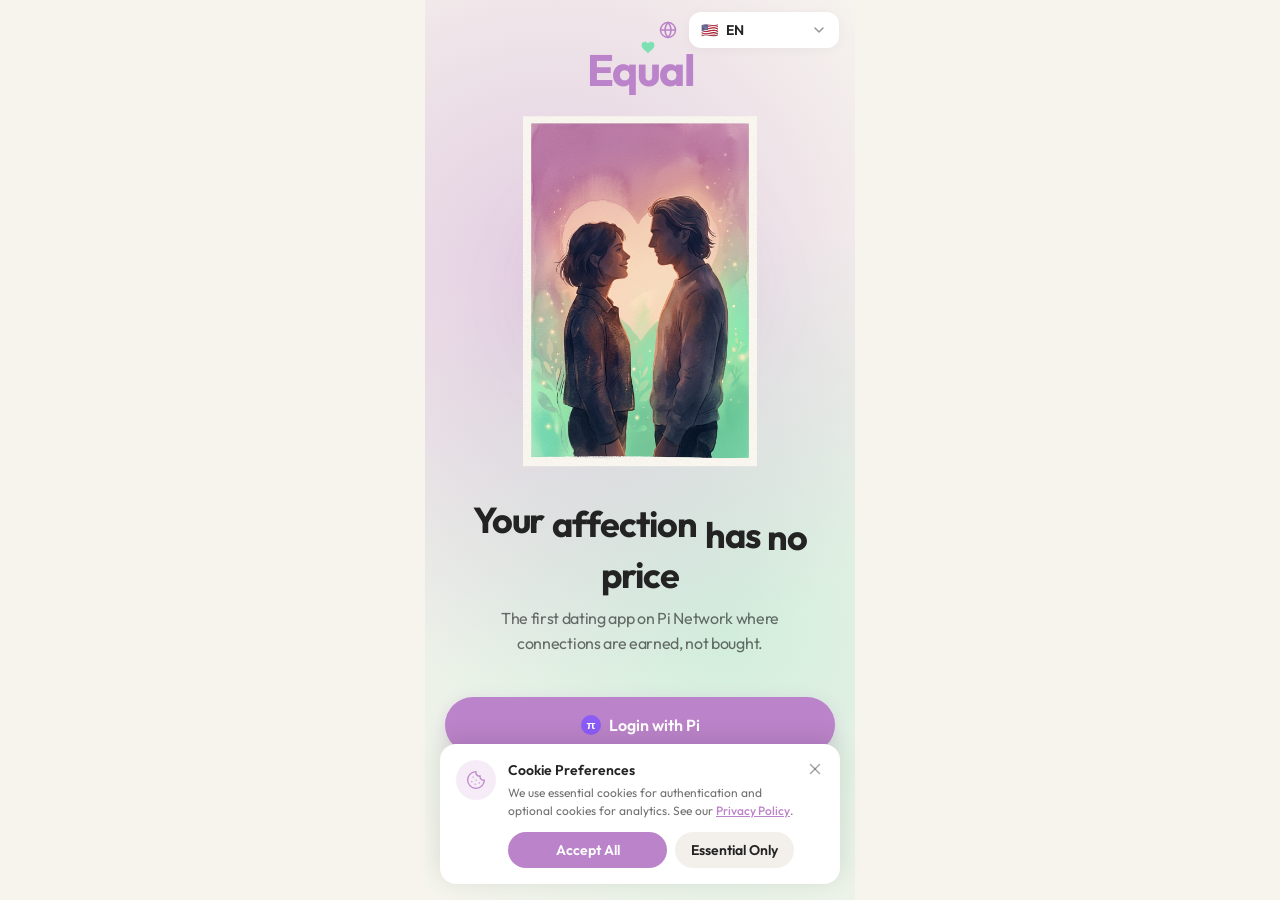
==== commit 8258a99f: "deploy: female pilot profiles + user photo in match screen" ====
--- a/index.html
+++ b/index.html
@@ -10,7 +10,7 @@
   <link rel="apple-touch-icon" href="./apple-touch-icon.png">
   <link href="https://fonts.googleapis.com/css2?family=Outfit:wght@400;500;600;700&display=swap" rel="stylesheet">
   <script src="https://sdk.minepi.com/pi-sdk.js"></script>
-  <script type="module" crossorigin src="./assets/index-CX6Tfggc.js"></script>
+  <script type="module" crossorigin src="./assets/index-BO3pRSG7.js"></script>
   <link rel="modulepreload" crossorigin href="./assets/vendor-DPNQLmbw.js">
   <link rel="modulepreload" crossorigin href="./assets/ui-BkP_bIej.js">
   <link rel="modulepreload" crossorigin href="./assets/i18n-B4QmTDM_.js">
